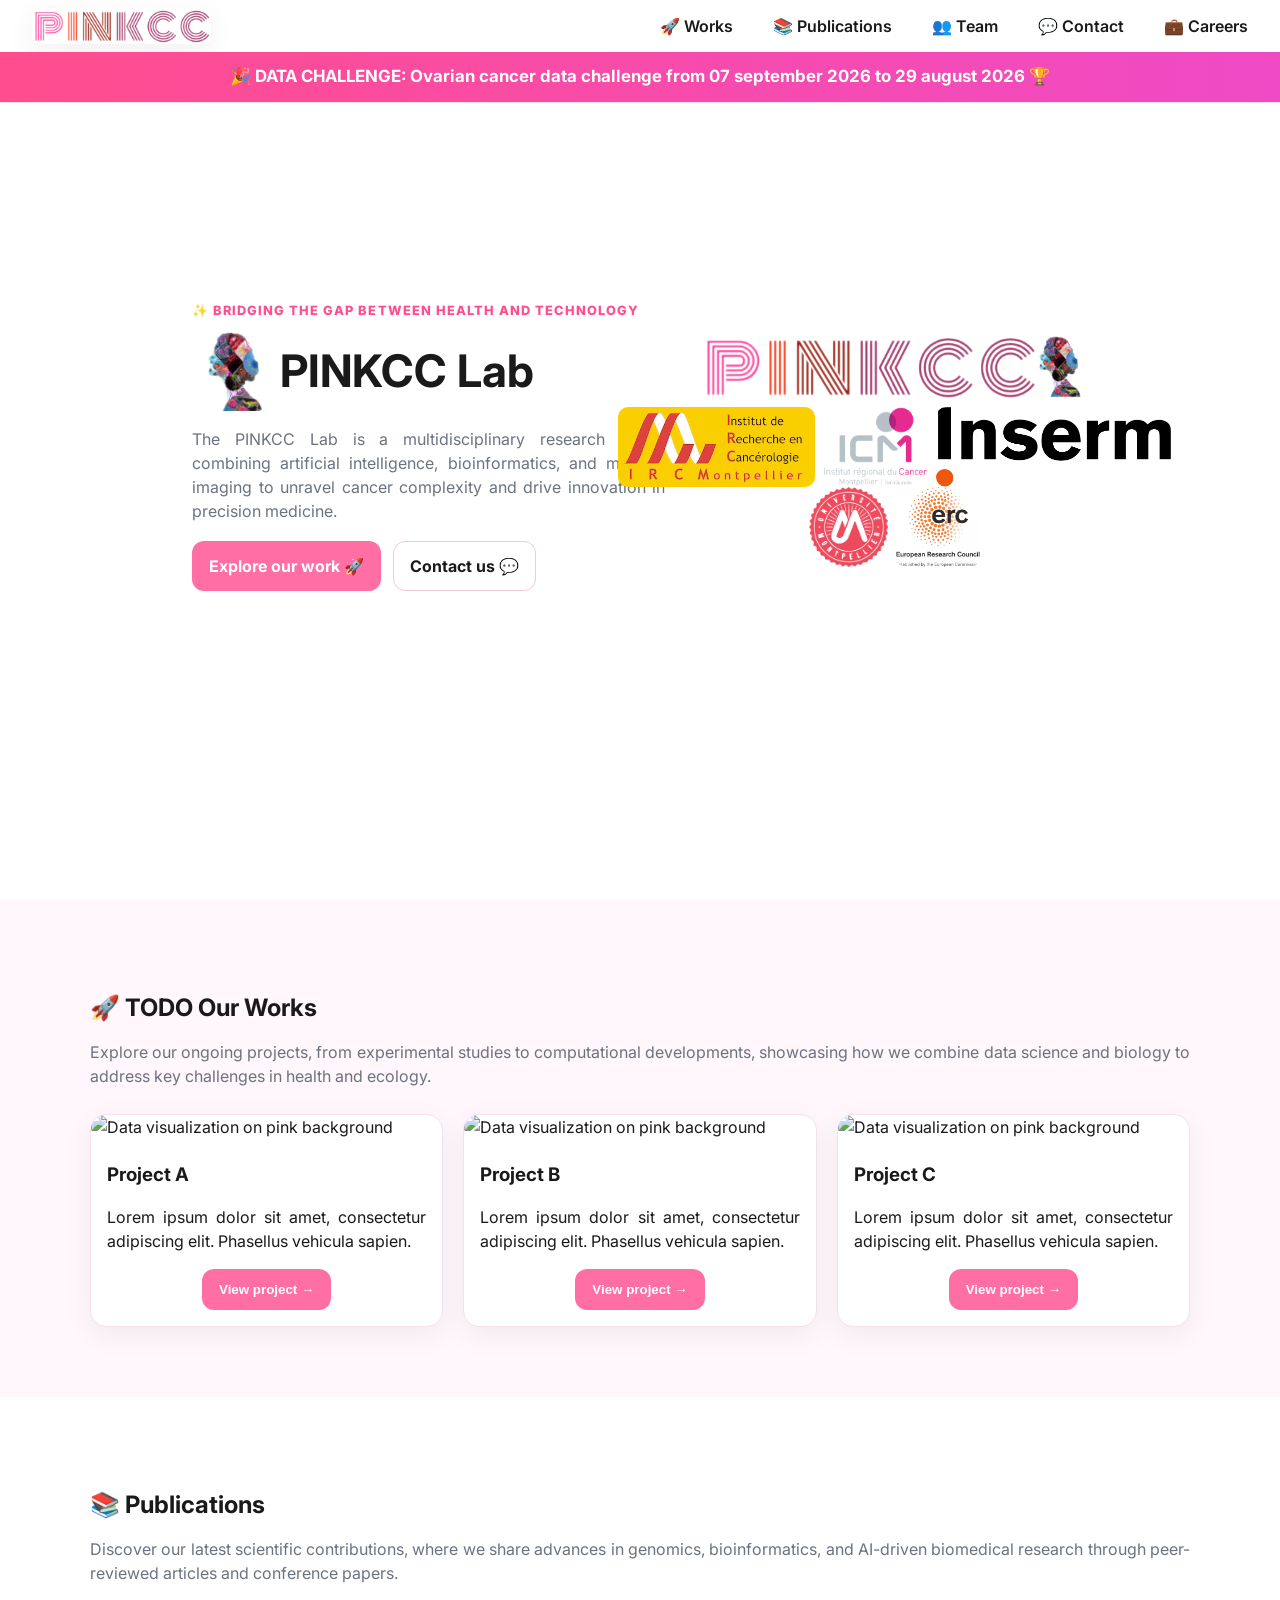
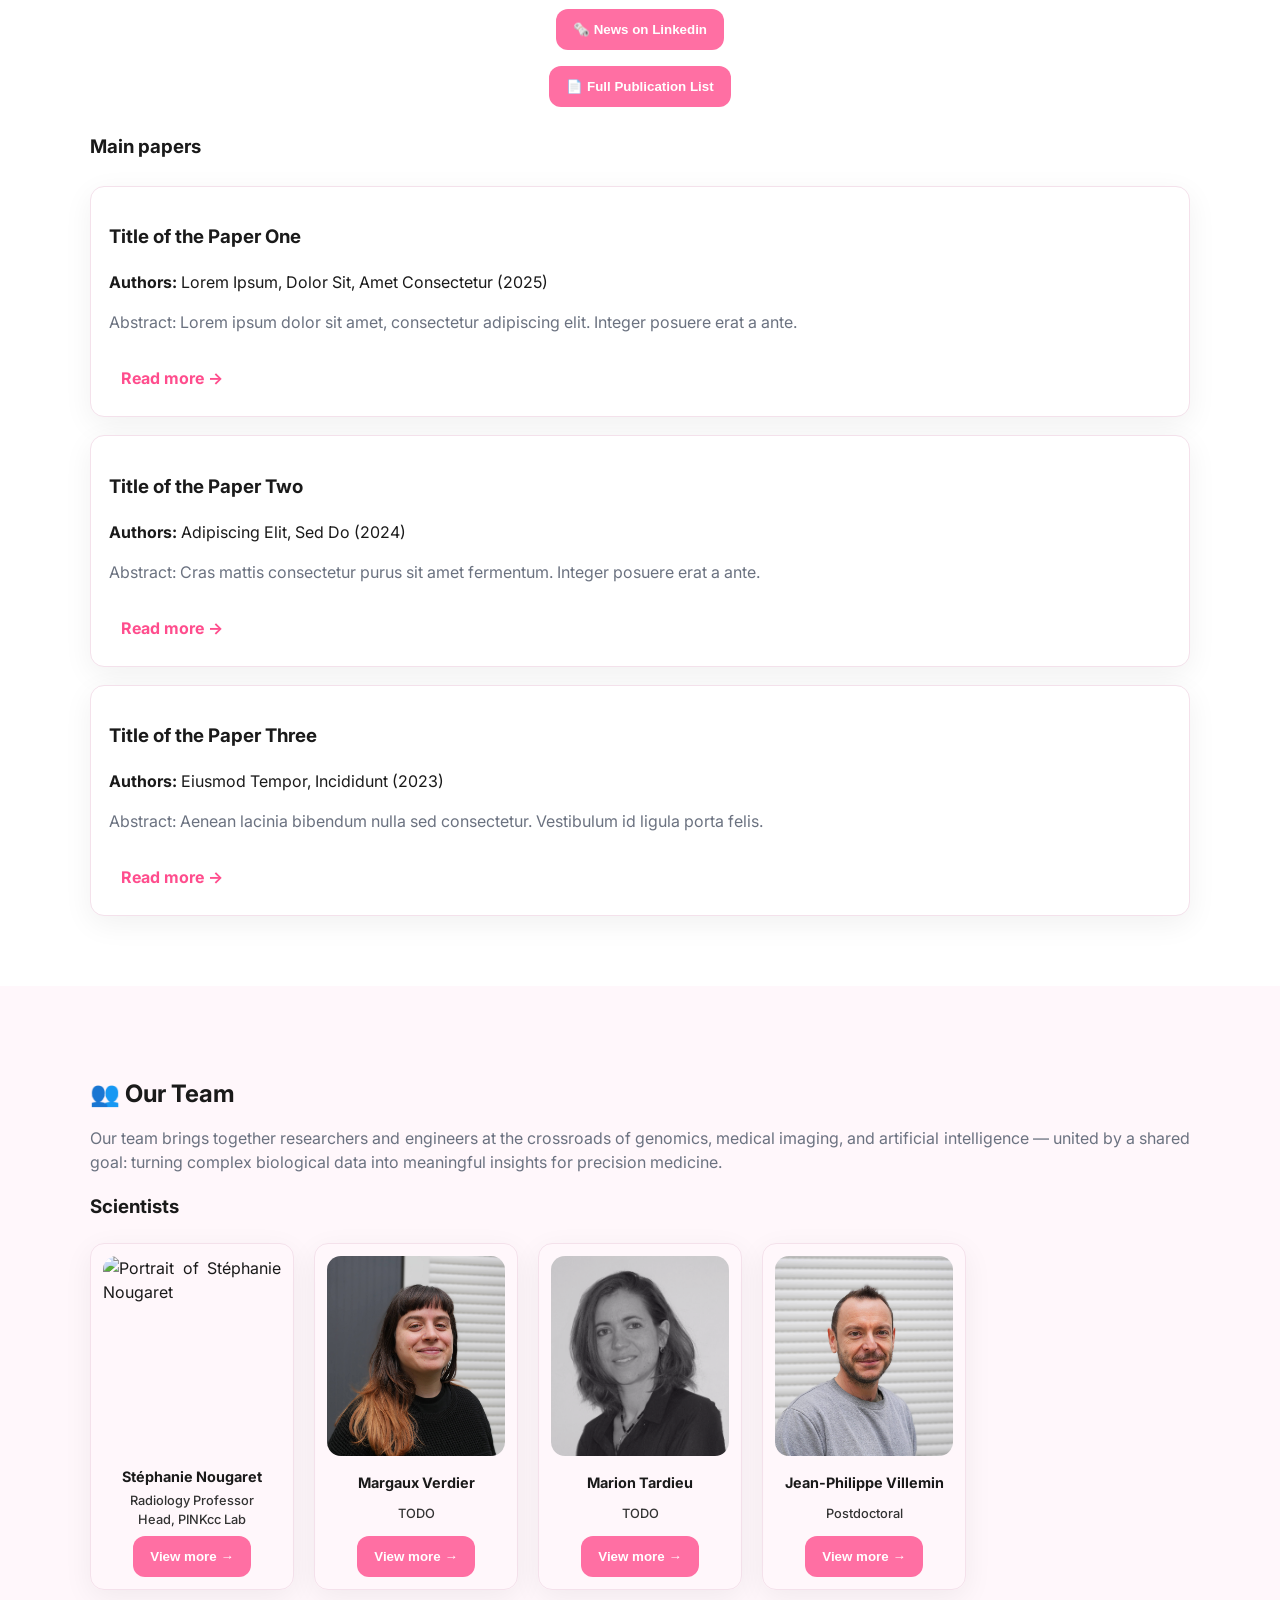
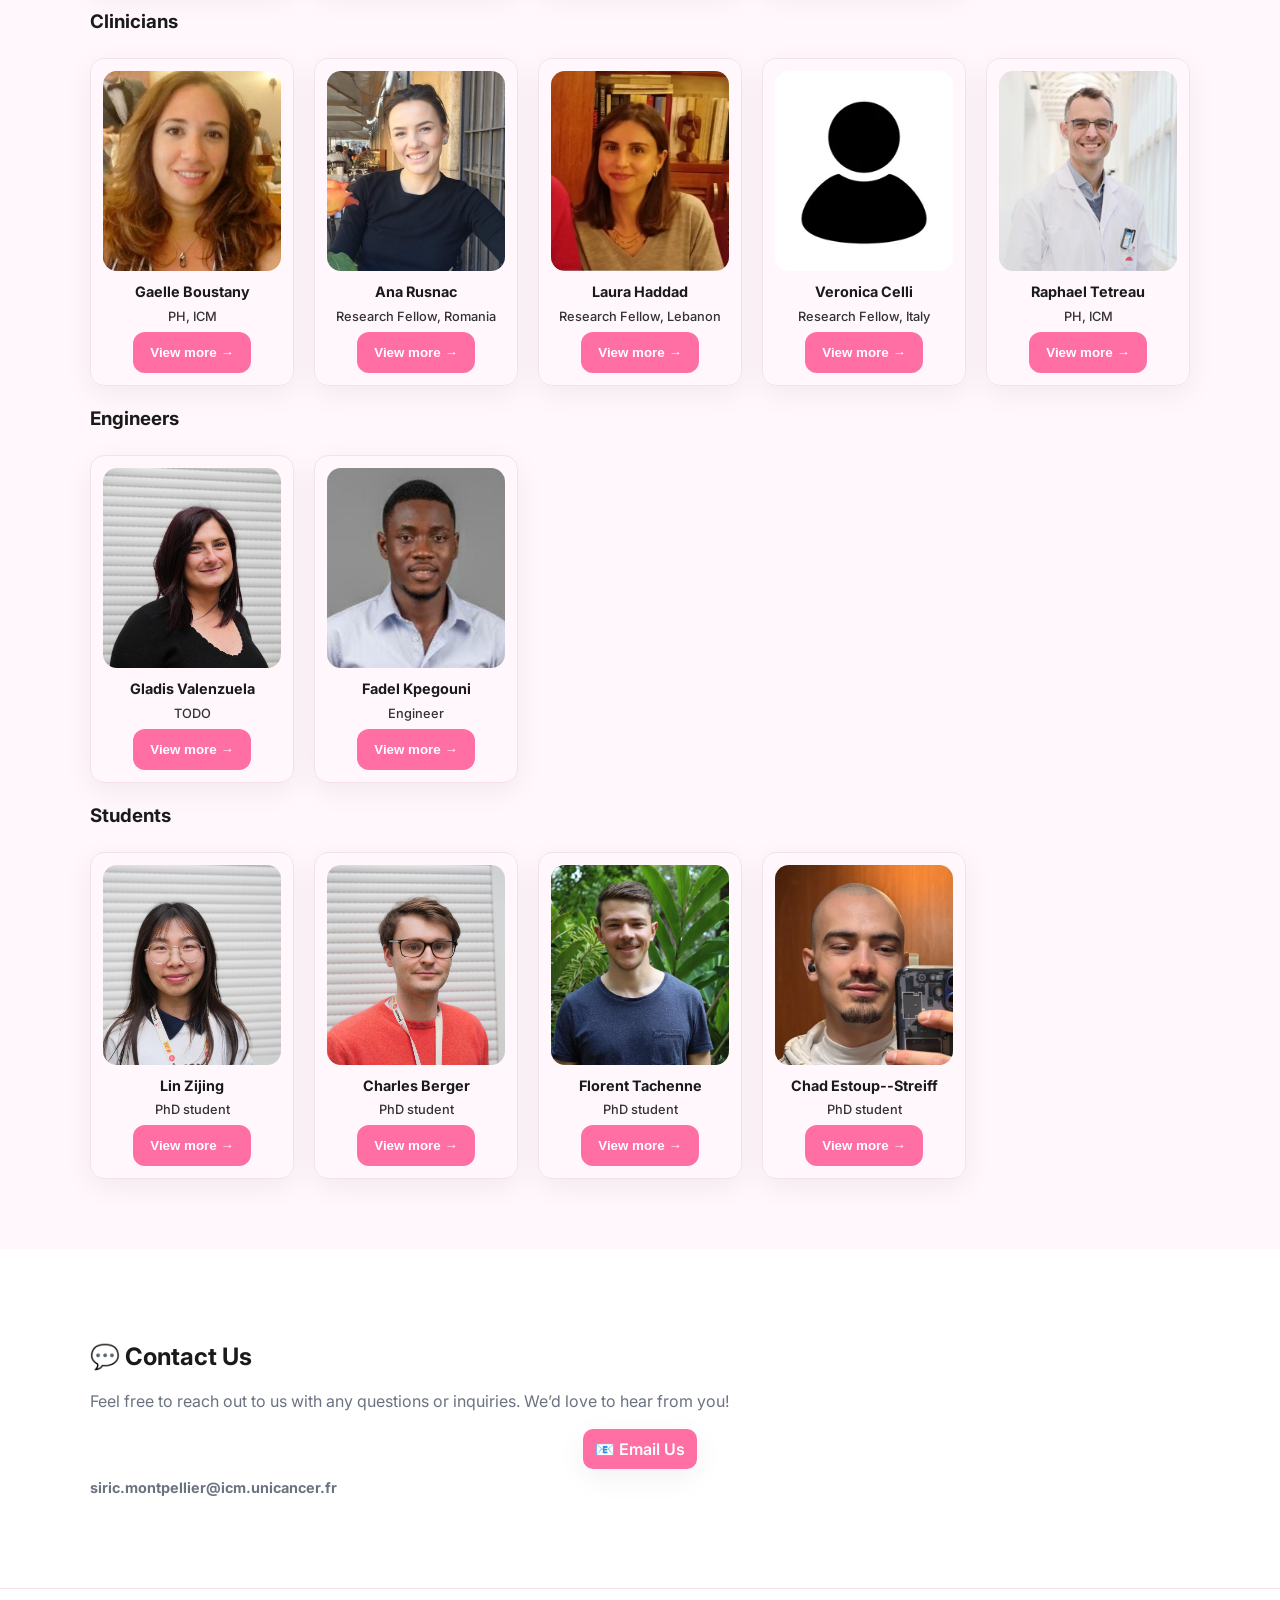
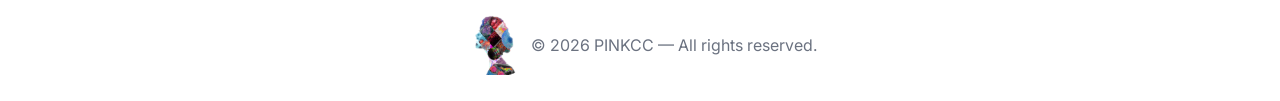
==== src/index.html @ fee6dedb "Fix banner" ====
<!-- index.html -->
<!DOCTYPE html>
<html lang="en">

<head>
    <meta charset="utf-8" />
    <meta name="viewport" content="width=device-width, initial-scale=1" />
    <title>PINKCCLab</title>
    <meta name="description"
        content="Modern and sober white & pink website with works, publications, team, and contact." />
    <link rel="preconnect" href="https://fonts.gstatic.com" crossorigin />
    <link href="https://fonts.googleapis.com/css2?family=Inter:wght@300;400;600;800&display=swap" rel="stylesheet" />
    <link rel="stylesheet" href="assets/css/style.css" />
    <script src="assets/js/script.js" defer></script>
</head>

<body>
    <!-- Header / Navbar -->
    <header class="site-header">
        <div>
            <a href="#" class="brand">
                <img src="assets/img/pinkcc_banner.png" alt="PINKCCLab Logo" class="logo" />
            </a>
            <input id="nav-toggle" type="checkbox" aria-label="Open menu" />
            <label for="nav-toggle" class="burger" aria-hidden="true"><span></span></label>
            <nav class="nav">
                <a href="#works">🚀 Works</a>
                <a href="#publications">📚 Publications</a>
                <a href="#team">👥 Team</a>
                <a href="#contact">💬 Contact</a>
                <a href="">💼 Careers</a>
            </nav>
        </div>
        <a class="banner centered" href="google.fr">
            <h3 data-text="🎉 DATA CHALLENGE: Ovarian cancer data challenge from 07 september 2026 to 29 august 2026 🏆">
                🎉 DATA CHALLENGE: Ovarian cancer data challenge from 07 september 2026 to 29 august 2026 🏆
            </h3>
        </a>
    </header>

    <!-- MARK: Hero -->
    <section class="hero" id="home" aria-label="Hero">
        <div class="hero-inner">
            <div class="hero-copy">
                <p class="eyebrow">
                    ✨ Bridging the gap between health and technology
                </p>
                <div class="inline">
                    <img src="assets/img/pinkcc_logo.png" alt="PINKCCLab Icon" style="max-height: 80px; width: auto" />
                    <h1>PINKCC Lab</h1>
                </div>
                <p class="sub">
                    The PINKCC Lab is a multidisciplinary research group combining artificial intelligence,
                    bioinformatics, and medical imaging to unravel cancer complexity and drive innovation in precision
                    medicine.
                </p>
                <div class="hero-actions">
                    <a href="#works" class="btn primary">Explore our work 🚀</a>
                    <a href="#contact" class="btn ghost">Contact us 💬</a>
                </div>
            </div>
            <div class="hero-media">
                <div>
                    <img src="assets/img/pinkcc.png" alt="Abstract workspace with pink accents"
                        style="max-height: 160px; width: auto" />
                    <div class="centered inline">
                        <img src="assets/img/ircm.png" alt="IRCM Logo" style="max-height: 80px; width: auto" />
                        <img src="assets/img/icm.png" alt="ICM Logo" style="max-height: 80px; width: auto" />
                        <img src="assets/img/inserm.png" alt="INSERM Logo" style="max-height: 80px; width: auto" />
                    </div>
                    <div class="centered inline">
                        <img src="assets/img/umontpellier.png" alt="University of Montpellier Logo"
                            style="max-height: 80px; width: auto" />
                        <img src="assets/img/erc.png" alt="ERC Logo" style="max-height: 80px; width: auto" />
                    </div>
                </div>
            </div>
        </div>
    </section>

    <!-- MARK: Works -->
    <section class="section" id="works" aria-labelledby="works-title">
        <div class="container">
            <h2 id="works-title">🚀 TODO Our Works</h2>
            <p class="section-lead">
                Explore our ongoing projects, from experimental studies to computational developments, showcasing how we
                combine data science and biology to address key challenges in health and ecology.
            </p>
            <div class="grid cards">
                <!-- PROJECT A -->
                <article class="card">
                    <img src="https://images.unsplash.com/photo-1520607162513-77705c0f0d4a?q=80&w=1200&auto=format&fit=crop"
                        alt="Data visualization on pink background" />
                    <div class="card-body">
                        <h3>Project A</h3>
                        <p>
                            Lorem ipsum dolor sit amet, consectetur adipiscing elit.
                            Phasellus vehicula sapien.
                        </p>
                        <div class="centered">
                            <button class="btn primary open-modal" data-target="#proj-a">
                                View project →
                            </button>
                        </div>
                    </div>
                </article>
                <!-- PROJECT B -->
                <article class="card">
                    <img src="https://images.unsplash.com/photo-1520607162513-77705c0f0d4a?q=80&w=1200&auto=format&fit=crop"
                        alt="Data visualization on pink background" />
                    <div class="card-body">
                        <h3>Project B</h3>
                        <p>
                            Lorem ipsum dolor sit amet, consectetur adipiscing elit.
                            Phasellus vehicula sapien.
                        </p>
                        <div class="centered">
                            <button class="btn primary open-modal" data-target="#proj-b">
                                View project →
                            </button>
                        </div>
                    </div>
                </article>
                <!-- PROJECT C -->
                <article class="card">
                    <img src="https://images.unsplash.com/photo-1520607162513-77705c0f0d4a?q=80&w=1200&auto=format&fit=crop"
                        alt="Data visualization on pink background" />
                    <div class="card-body">
                        <h3>Project C</h3>
                        <p>
                            Lorem ipsum dolor sit amet, consectetur adipiscing elit.
                            Phasellus vehicula sapien.
                        </p>
                        <div class="centered">
                            <button class="btn primary open-modal" data-target="#proj-c">
                                View project →
                            </button>
                        </div>
                    </div>
                </article>
            </div>
        </div>
    </section>

    <!-- MARK: Publications -->
    <section class="section alt" id="publications" aria-labelledby="pubs-title">
        <div class="container">
            <h2 id="pubs-title">📚 Publications</h2>
            <p class="section-lead">
                Discover our latest scientific contributions, where we share advances in genomics, bioinformatics, and
                AI-driven biomedical research through peer-reviewed articles and conference papers.
            </p>
            <div class="centered">
                <a href="https://www.linkedin.com/in/stephanie-nougaret-a03831216/">
                    <button class="btn primary">🗞️ News on Linkedin</button>
                </a>
            </div>
            <div class="centered">
                <a href="https://docs.google.com/document/d/1es-T05dMMYmndVhWiG09-6YNf94RnKdrNAe1NGQ4GnQ/edit?tab=t.0">
                    <button class="btn primary">📄 Full Publication List</button>
                </a>
            </div>
            <h3>Main papers</h3>
            <ol class="pub-list">
                <li>
                    <h3>Title of the Paper One</h3>
                    <p>
                        <strong>Authors:</strong> Lorem Ipsum, Dolor Sit, Amet Consectetur
                        (2025)
                    </p>
                    <p class="muted">
                        Abstract: Lorem ipsum dolor sit amet, consectetur adipiscing elit.
                        Integer posuere erat a ante.
                    </p>
                    <a href="#" class="link">Read more →</a>
                </li>
                <li>
                    <h3>Title of the Paper Two</h3>
                    <p><strong>Authors:</strong> Adipiscing Elit, Sed Do (2024)</p>
                    <p class="muted">
                        Abstract: Cras mattis consectetur purus sit amet fermentum.
                        Integer posuere erat a ante.
                    </p>
                    <a href="#" class="link">Read more →</a>
                </li>
                <li>
                    <h3>Title of the Paper Three</h3>
                    <p><strong>Authors:</strong> Eiusmod Tempor, Incididunt (2023)</p>
                    <p class="muted">
                        Abstract: Aenean lacinia bibendum nulla sed consectetur.
                        Vestibulum id ligula porta felis.
                    </p>
                    <a href="#" class="link">Read more →</a>
                </li>
            </ol>
        </div>
    </section>

    <!-- MARK: Team -->
    <section class="section" id="team" aria-labelledby="team-title">
        <div class="container">
            <h2 id="team-title">👥 Our Team</h2>
            <p class="section-lead">
                Our team brings together researchers and engineers at the crossroads of genomics, medical imaging, and
                artificial intelligence — united by a shared goal: turning complex biological data into meaningful
                insights for precision medicine.
            </p>
            <h3>Scientists</h3>
            <div class="grid team">
                <article class="person">
                    <img src="assets/img/stephanie/troll.png" alt="Portrait of Stéphanie Nougaret" />
                    <h3>Stéphanie Nougaret</h3>
                    <p class="role">Radiology Professor<br />Head, PINKcc Lab</p>
                    <button class="btn primary open-modal" data-target="#person-stephanie">
                        View more →
                    </button>
                </article>
                <article class="person">
                    <img src="assets/img/margaux/head.jpg" alt="Portrait of Margaux Verdier" />
                    <h3>Margaux Verdier</h3>
                    <p class="role">TODO</p>
                    <button class="btn primary open-modal" data-target="#person-margaux">
                        View more →
                    </button>
                </article>
                <article class="person">
                    <img src="assets/img/marion/head.png" alt="Portrait of Marion Tardieu" />
                    <h3>Marion Tardieu</h3>
                    <p class="role">TODO</p>
                    <button class="btn primary open-modal" data-target="#person-marion">
                        View more →
                    </button>
                </article>
                <article class="person">
                    <img src="assets/img/jean-philipe/head.jpg" alt="Portrait of Jean-Philippe Villemin" />
                    <h3>Jean-Philippe Villemin</h3>
                    <p class="role">Postdoctoral</p>
                    <button class="btn primary open-modal" data-target="#person-jean-philippe">
                        View more →
                    </button>
                </article>
            </div>
            <h3>Clinicians</h3>
            <div class="grid team">
                <article class="person">
                    <img src="assets/img/gaelle/head.png" alt="Portrait of Gaelle Boustany" />
                    <h3>Gaelle Boustany</h3>
                    <p class="role">PH, ICM</p>
                    <div class="centered">
                        <button class="btn primary open-modal" data-target="#person-gaelle">
                            View more →
                        </button>
                    </div>
                </article>
                <article class="person">
                    <img src="assets/img/ana/head.png" alt="Portrait of Ana Rusnac" />
                    <h3>Ana Rusnac</h3>
                    <p class="role">Research Fellow, Romania</p>
                    <div class="centered">
                        <button class="btn primary open-modal" data-target="#person-ana">
                            View more →
                        </button>
                    </div>
                </article>
                <article class="person">
                    <img src="assets/img/laura/head.jpeg" alt="Portrait of Laura Haddad" />
                    <h3>Laura Haddad</h3>
                    <p class="role">Research Fellow, Lebanon</p>
                    <div class="centered">
                        <button class="btn primary open-modal" data-target="#person-laura">
                            View more →
                        </button>
                    </div>
                </article>
                <article class="person">
                    <img src="assets/img/unkown.png" alt="Portrait of Veronica Celli" />
                    <h3>Veronica Celli</h3>
                    <p class="role">Research Fellow, Italy</p>
                    <div class="centered">
                        <button class="btn primary open-modal" data-target="#person-veronica">
                            View more →
                        </button>
                    </div>
                </article>
                <article class="person">
                    <img src="assets/img/raphael/head.png" alt="Portrait of Raphael Tetreau" />
                    <h3>Raphael Tetreau</h3>
                    <p class="role">PH, ICM</p>
                    <div class="centered">
                        <button class="btn primary open-modal" data-target="#person-raphael">
                            View more →
                        </button>
                    </div>
                </article>
            </div>
            <h3>Engineers</h3>
            <div class="grid team">

                <article class="person">
                    <img src="assets/img/gladis/head.jpg" alt="Portrait of Gladis Valenzuela" />
                    <h3>Gladis Valenzuela</h3>
                    <p class="role">TODO</p>
                    <div class="centered">
                        <button class="btn primary open-modal" data-target="#person-gladis">
                            View more →
                        </button>
                    </div>
                </article>
                <article class="person">
                    <img src="assets/img/fadel/head.jpeg" alt="Portrait of Fadel Kpegouni" />
                    <h3>Fadel Kpegouni</h3>
                    <p class="role">Engineer</p>
                    <div class="centered">
                        <button class="btn primary open-modal" data-target="#person-fadel">
                            View more →
                        </button>
                    </div>
                </article>
            </div>
            <h3>Students</h3>
            <div class="grid team">
                <article class="person">
                    <img src="assets/img/lin/head.jpg" alt="Portrait of Lin Zijing" />
                    <h3>Lin Zijing</h3>
                    <p class="role">PhD student</p>
                    <div class="centered">
                        <button class="btn primary open-modal" data-target="#person-lin">
                            View more →
                        </button>
                    </div>
                </article>
                <article class="person">
                    <img src="assets/img/charles/head.jpg" alt="Portrait of team member" />
                    <h3>Charles Berger</h3>
                    <p class="role">PhD student</p>
                    <div class="centered">
                        <button class="btn primary open-modal" data-target="#person-charles">
                            View more →
                        </button>
                    </div>
                </article>
                <article class="person">
                    <img src="assets/img/florent/head.png" alt="Portrait of Florent Tachenne" />
                    <h3>Florent Tachenne</h3>
                    <p class="role">PhD student</p>
                    <div class="centered">
                        <button class="btn primary open-modal" data-target="#person-florent">
                            View more →
                        </button>
                    </div>
                </article>
                <article class="person">
                    <img src="assets/img/chad/head.png" alt="Portrait of Chad Estoup--Streiff" />
                    <h3>Chad Estoup--Streiff</h3>
                    <p class="role">PhD student</p>
                    <div class="centered">
                        <button class="btn primary open-modal" data-target="#person-chad">
                            View more →
                        </button>
                    </div>
                </article>
            </div>
        </div>
    </section>

    <!-- MARK: Contact -->
    <section class="section alt" id="contact" aria-labelledby="contact-title">
        <div class="container">
            <h2 id="contact-title">💬 Contact Us</h2>
            <p class="section-lead">
                Feel free to reach out to us with any questions or inquiries. We’d
                love to hear from you!
            </p>
            <div class="centered">
                <a href="mailto:siric.montpellier@icm.unicancer.fr" class="cta">📧 Email Us</a>
            </div>
            <h4>siric.montpellier@icm.unicancer.fr</h4>
        </div>
    </section>

    <footer class="site-footer centered inline">
        <img src="assets/img/pinkcc_logo.png" alt="PINKCCLab Icon" style="max-height: 60px; width: auto" />
        <p>© <span id="year"></span> PINKCC — All rights reserved.</p>
    </footer>

    <script>
        // small nicety for the year
        document.getElementById("year").textContent = new Date().getFullYear();
    </script>

    <!-- MARK: PROJECT A -->
    <div class="modal" id="proj-a" aria-hidden="true" role="dialog" aria-modal="true">
        <div class="modal-dialog">
            <button class="modal-close" aria-label="Close">✕</button>
            <div class="modal-media">
                <img src="https://images.unsplash.com/photo-1520607162513-77705c0f0d4a?q=80&w=1600&auto=format&fit=crop"
                    alt="" />
            </div>
            <div class="modal-content">
                <h3>Project A — Predictive Insights</h3>
                <p class="muted">
                    Lorem ipsum dolor sit amet, consectetur adipiscing elit. Curabitur
                    blandit tempus porttitor.
                </p>
                <ul>
                    <li>🎯 Goal: Lorem ipsum dolor sit amet.</li>
                    <li>🛠️ Stack: Python, FastAPI, Postgres.</li>
                    <li>📈 Outcome: +32% efficiency.</li>
                </ul>
                <div class="modal-actions">
                    <a href="#" class="btn ghost">Presentation deck 📑</a>
                    <a href="#" class="btn primary">Contact about this 🚀</a>
                </div>
            </div>
        </div>
    </div>

    <!-- MARK: PROJECT B -->
    <div class="modal" id="proj-b" aria-hidden="true" role="dialog" aria-modal="true">
        <div class="modal-dialog">
            <button class="modal-close" aria-label="Close">✕</button>
            <div class="modal-content" style="grid-column: 1/-1">
                <h3>Project B — Collaborative Analytics</h3>
                <p class="muted">
                    Aenean eu leo quam. Pellentesque ornare sem lacinia quam venenatis
                    vestibulum.
                </p>
                <div class="grid cards" style="grid-template-columns: repeat(3, 1fr)">
                    <img src="https://images.unsplash.com/photo-1519389950473-47ba0277781c?q=80&w=1200&auto=format&fit=crop"
                        alt="" />
                    <img src="https://images.unsplash.com/photo-1551836022-d5d88e9218df?q=80&w=1200&auto=format&fit=crop"
                        alt="" />
                    <img src="https://images.unsplash.com/photo-1529336953121-3e58ab6a7e71?q=80&w=1200&auto=format&fit=crop"
                        alt="" />
                </div>
                <h4>Highlights</h4>
                <ol>
                    <li>Realtime dashboards</li>
                    <li>Role-based access</li>
                    <li>Automated reporting</li>
                </ol>
            </div>
        </div>
    </div>

    <!-- MARK: PROJECT C -->
    <div class="modal" id="proj-c" aria-hidden="true" role="dialog" aria-modal="true">
        <div class="modal-dialog">
            <button class="modal-close" aria-label="Close">✕</button>
            <div class="modal-media">
                <img src="https://images.unsplash.com/photo-1492724441997-5dc865305da7?q=80&w=1600&auto=format&fit=crop"
                    alt="" />
            </div>
            <div class="modal-content">
                <h3>Project C — ML Platform</h3>
                <p class="muted">
                    Vestibulum id ligula porta felis euismod semper. Donec sed odio dui.
                </p>
                <pre><code>// Pseudo-API
POST /api/train
{ "model":"xgb", "cv":5, "metrics":["auc","f1"] }</code></pre>
                <p>Docs: Lorem ipsum dolor sit amet…</p>
            </div>
        </div>
    </div>

    <!-- MARK: JEAN-PHILIPPE -->
    <div class="modal" id="person-jean-philippe" aria-hidden="true" role="dialog" aria-modal="true">
        <div class="modal-dialog">
            <button class="modal-close" aria-label="Close">✕</button>
            <div class="modal-content" style="grid-column: 1/-1">
                <div class="centered"><img src="assets/img/jean-philipe/head.jpg" alt="Jean-Philippe Villemin"
                        class="personhead" /></div>
                <h3>Jean-Philippe Villemin</h3>
                <p class="muted">
                    Postdoctoral Researcher in Bioinformatics
                </p>
                <p>
                <h4>Who I Am</h4>
                <p>I’m a postdoctoral researcher in bioinformatics specializing in cancer genomics and digital
                    pathology. After ten years as a bioinformatics engineer across a university hospital (CHU), the
                    Institut de Génétique in Montpellier, and the Centre Léon Bérard in Lyon, I defended my PhD in 2021.
                    I now focus on the genomics on the High-grade serous ovarian carcinoma using spatial
                    Transcriptomics.I care about reproducible science and translating omics + WSI into clinically useful
                    insights. Outside the lab, I like kittens, good beer, and running.
                </p>

                <div class="centered">
                    <img src="assets/img/jean-philipe/image.png" alt="Jean-Philippe Villemin"
                        style="width:700px; height:auto; border-radius:10px; margin-bottom:20px;" />
                </div>

                <h4>Project</h4>
                <p>Exploring the heterogeneous landscape of High-Grade Serous Ovarian Carcinoma with Spatial
                    Transcriptomics.</p>

                <p>High-grade serous ovarian carcinoma (HGSOC) is an aggressive malignancy marked by extreme cellular
                    heterogeneity, rapid progression, and frequent relapse after standard therapy. Current management
                    generally combines cytoreductive surgery with platinum/taxane chemotherapy and targeted agents such
                    as PARP inhibitors, yet overall survival at five years remains below 50%.
                <p>A major unmet need is precise patient stratification: we still cannot reliably predict who will
                    respond to which treatment, or who will develop resistance. This limitation reflects the coexistence
                    of multiple tumor clones and a complex, spatially organized microenvironment that is not fully
                    understood.</p>
                <p>In this project, we apply spatial transcriptomics to a prospective HGSOC cohort with numerous samples
                    collected from multiple anatomical sites (adnexa, omentum, peritoneum). This approach allows us to
                    map, in situ, the clonal architecture of the tumor, the local stromal landscape, and the
                    site-specific transcriptional programs that may drive aggressiveness. We will also discuss analytic
                    strategies to build and interpret this spatial atlas, including methods to annotate spatial
                    transcriptomic data, to decipher intra- and inter-tumoral heterogeneity, and to address the
                    computational challenges posed by the scale and complexity of these high-dimensional datasets.</p>
                <h4>Publications</h4>
                <li>Addressing multiple facets of ligand-receptor network inference including single-cell proteomics.
                    Villemin JP, Pierre Giroux, Morgan Maillard, Pierre-Emmanuel Colombo, Christel Larbouret, Jacques
                    Colinge. Nucleic Acid Research (2025) - Under Review. https://doi.org/10.1101/2025.10.05.680519</li>
                <li>Differential predictive value of resident memory CD8+T cell subpopulations in non-small-cell lung
                    cancer patients treated by immunotherapy. Léa Paolini,Thi Tran,Stéphanie Corgnac, Villemin JP,
                    …,Eric Tartour. Journal of Immunotherapy of Cancer (2024)</li>
                <li>Farnesyltransferase inhibition overcomes oncogene-addicted non-small cell lung cancer adaptive
                    resistance to targeted therapies. Sarah Figarol, Célia Delahaye, Rémi Gence, Aurélia Doussine, Juan
                    Pablo Cerapio, Mathylda Brachais, Claudine Tardy, Nicolas Béry, Raghda Asslan, Jacques Colinge,
                    Jean-Philippe Villemin, Antonio Maraver, Irene Ferrer, Luis Paz-Ares, Linda Kessler, Francis
                    Burrows, Isabelle Lajoie-Mazenc, Vincent Dongay, Clara Morin, Amélie Florent, Sandra Pagano, Estelle
                    Taranchon-Clermont, Anne Casanova, Anne Pradines, Julien Mazieres, Gilles Favre & Olivier Calvayrac.
                    Nat Commun (2024)</li>
                <li>Inferring ligand-receptor cellular networks from bulk and spatial transcriptomic datasets with
                    BulkSignalR. Villemin JP, Laia Bassaganyas, Didier Pourquier, Florence Boissiere, Simon
                    Cabello-Aguilar, Evelyne Crapez, Rita Tanos, Emmanuel Cornillot, Andrei Turtoi, Jacques Colinge.
                    Nucleic Acid Research (2023). </li>

                <li>A cell-to-patient machine learning transfer approach uncovers novel basal-like breast cancer
                    prognostic markers amongst alternative splice variants. </li>
                <li>Villemin JP., Lorenzi, C., Cabrillac, MS. et al. </li>
                <li>BMC Biology (2021). https://doi.org/10.1186/s12915-021-01002-7</li>

                <li>Endothelial, epithelial, and fibroblast cells exhibit specific splicing programs independently of
                    their tissue of origin. JP Villemin*, Mallinjoud P*, Mortada H*, Polay Espinoza M, Desmet FO, Samaan
                    S, Chautard E, Tranchevent LC, Auboeuf D.</li>
                <li>Genome Res. 2014 doi: 10.1101/gr.162933.113.</li>

            </div>
        </div>
    </div>
    <!-- MARK: CHARLES -->
    <div class="modal" id="person-charles" aria-hidden="true" role="dialog" aria-modal="true">
        <div class="modal-dialog">
            <button class="modal-close" aria-label="Close">✕</button>
            <div class="modal-content" style="grid-column: 1/-1">
                <div class="centered"><img src="assets/img/charles/head.jpg" alt="Charles Berger" class="personhead" />
                </div>
                <h3>Charles Berger</h3>
                <p class="muted">
                    PhD Student in Medical Imaging and AI
                </p>
                <p>
                <h4>Who I Am</h4>
                <p>I am a Bioengineer from the École Polytechnique Fédérale de Lausanne (EPFL), where I completed a
                    Master’s degree in Biophotonics and Bioimaging. Throughout my studies, I completed several
                    internships ranging from automatic bone segmentation using active parametric contours on CT images
                    to ECG signal reconstruction (BIG Lab, EPFL), as well as quality assessment research (SIMED, HUG).
                </p>
                <p>These experiences strengthened my desire to build a career at the intersection of medical imaging,
                    artificial intelligence, and clinical translation. I am particularly motivated by the collaborative
                    and multidisciplinary nature of this field, which brings together expertise in medicine,
                    bioinformatics, and image processing—an essential combination for successfully integrating AI into
                    clinical practice.</p>
                <p>As such, I am pursuing a PhD under the direction of Prof. Nougaret and co-supervise with Dr. Subsol
                    (CNRS researcher at LIRMM). My research focuses on unravelling tumor biology in high-grade serous
                    ovarian cancer through CT/MRI-based radiomics features, with the goal of developing virtual biopsy
                    applications. This PhD is co-funded by the “IA pour la santé” (ANITI) program and INSERM.</p>
                <h4>What I Care About</h4>
                <p>My current work is centered on improving the reproducibility, explainability, standardization, and
                    transparency of AI pipelines—both in deep learning and machine learning—as well as in radiomics
                    feature extraction.</p>
                <p>To achieve this, I emphasize robust environment configuration, version control, and the use of modern
                    tools and frameworks, such as UV (package management), PyTorch Lightning, Hydra, MONAI, and Hugging
                    Face Datasets.</p>
                <p>Looking ahead, I am particularly interested in advancing explainability methods, which I believe are
                    a critical and necessary step for the safe and trustworthy application of AI in clinical settings.
                </p>
                <h4>My Hobbies</h4>
                <p>Outside of research, I enjoy playing video games, watching anime, playing guitar (hoping to get back
                    into it soon!), indoor climbing, weight training, reading, and building miniature models. I’m also a
                    big animal lover, especially when it comes to cats.</p>

                <h4>My Project</h4>
                <p>Unravelling tumor biology in ovarian cancer with CT radiomics based features : the era of virtual
                    biopsies (Project OCAS)</p>

                <p>This project targets high-grade serous ovarian carcinoma (HGSOC), known for its advanced metastatic
                    presentation and variable response to neoadjuvant chemotherapy (NACT) followed by delayed primary
                    surgery (DPS). Despite the current treatment regimen, approximately 39% of patients do not benefit,
                    highlighting the need for improved therapeutic approaches.</p>

                <p>We acknowledge the complexity of HGSOC, from visible metastatic tumor volumes to microscopic
                    tumor-immune environments and genomic diversity. Our goal is to enhance patient care by identifying
                    subpopulations before treatment, such as those unlikely to respond to NACT, who might benefit more
                    from immediate surgery </p>

                <p>Historically, predictive studies have primarily relied on single data streams, such as clinical
                    features or CT imaging. However, the potential of integrative, multi-omic models—which require large
                    and well-annotated datasets—remains largely underexplored. Recent advances in Artificial
                    Intelligence for precision oncology are increasingly centered on multimodal and multitask
                    approaches. These models not only generate multiple outputs for distinct but correlated tasks but
                    also integrate heterogeneous data types (e.g., text, tabular data, medical images). Such integration
                    enables the combination of complementary information across biological scales—for instance, linking
                    microscopic data (gene expression, histopathology) with macroscopic data (MRI scans, clinical
                    reports)—to achieve a more holistic understanding of disease biology. Our project, OCAS, aims to
                    advance this paradigm by leveraging two comprehensive datasets encompassing clinical data,
                    chemotherapy response, CA-125 levels, circulating tumor DNA (ctDNA), and radiomic features at
                    diagnosis. These multimodal data will be integrated into an ensemble machine-learning model designed
                    to predict volumetric response to neoadjuvant chemotherapy (NACT), with a particular emphasis on the
                    predictive power of radiomic features.</p>

                <p>OCAS consists of three key components:</p>
                <li>Development of an auto-segmentation system: Leveraging a large database of annotated radiological
                    images and deep learning to accurately identify carcinomatous regions, enabling early tumor
                    detection and personalized treatment strategies. This tackles thematics around model evaluation
                    pipeline as well as metric selection for model evaluation and segmentation quality assessment.</li>
                <li>Extraction of radiomic and pathomic data: Analyzing segmented images to derive radiomic and pathomic
                    features, providing deeper insights into tumor characteristics and aiding in the discovery of
                    precise biomarkers for better prognostics and treatment responses. This is where mutlimodality and
                    multitask model architectures are deevlopped, especially for combining clinical data with radiomics
                    features and also radiomics maps.</li>
                <li>Identification of distinct clusters: Applying machine learning to pathomic and radiomic data to
                    identify HGSOC subgroups with unique behaviors and susceptibilities, facilitating a precision
                    medicine approach tailored to individual tumor characteristics (through Habitat Imaging method). By
                    advancing our understanding and management strategies for HGSOC, OCAS aims to significantly improve
                    treatment personalization and patient outcomes, representing a major step forward</li>

                <div class="centered">
                    <img src="assets/img/charles/image.png" alt="OCAS project illustration"
                        style="width:700px; height:auto; border-radius:10px; margin-bottom:20px;" />
                </div>
            </div>
        </div>
    </div>
    <!-- MARK: Chad Estoup--Streiff-->
    <div class="modal" id="person-chad" aria-hidden="true" role="dialog" aria-modal="true">
        <div class="modal-dialog">
            <button class="modal-close" aria-label="Close">✕</button>
            <div class="modal-content" style="grid-column: 1/-1">
                <div class="centered"><img src="assets/img/chad/head.png" alt="Chad Estoup--Streiff"
                        class="personhead" />
                </div>

                <h3>Chad Estoup--Streiff</h3>
                <p class="muted">AI Engineer & PhD Student in Medical Imaging</p>

                <h4>Who I Am</h4>
                <p>
                    I’m an AI and software engineer developing machine learning systems for medical imaging and
                    multimodal biomedical data. My PhD focuses on integrating radiomics, histopathology, and genomic
                    data to improve ovarian cancer diagnosis and treatment prediction. I’m passionate about building
                    reliable and explainable AI models that bridge research and clinical practice.
                </p>

                <div class="centered">
                    <img src="assets/img/chad/bbx.png" alt="Deep learning box prediction illustration"
                        style="width:500px; height:auto; border-radius:10px; margin-bottom:20px;" />
                </div>

                <h4>Project</h4>
                <p>
                    My current research aims to design deep learning architectures capable of processing complex medical
                    data — including CT, MRI, and whole-slide images — within unified, multimodal frameworks. I work on
                    reproducible training pipelines, feature harmonization, and explainability modules for clinical
                    deployment.
                </p>

                <h4>Technical Skills</h4>
                <p>
                    Expert in Python, PyTorch, and computer vision, I build AI models and infrastructure from data
                    curation to deployment. My experience includes deep learning, radiomics, multimodal fusion, and
                    high-performance computing with Docker, FastAPI, and MLflow. I prioritize clean, modular code and
                    reproducible science.
                </p>

                <h4>Beyond Research</h4>
                <p>
                    I enjoy all kind of science and technology topics or any meaningful projects. I also love sports
                    such as climbing, hiking and wrestling.
                </p>
            </div>
        </div>
        <!-- MARK: FLORENT-->
    </div>
    <div class="modal" id="person-florent" aria-hidden="true" role="dialog" aria-modal="true">
        <div class="modal-dialog">
            <button class="modal-close" aria-label="Close">✕</button>
            <div class="modal-content" style="grid-column: 1/-1">
                <div class="centered"><img src="assets/img/florent/head.png" alt="Florent Tachenne"
                        class="personhead" />
                </div>
                <h3>Florent Tachenne</h3>
                <p class="muted">AI Engineer & PhD Student in Medical Imaging</p>
                <h4>Who I Am</h4>
                <p>I graduated from Phelma Grenoble INP engineering school, specializing in signal and image processing.
                    My different internships led me to learn more about various deep learning applications such as
                    segmentation, detection and inverse problems in medical imaging. Globally, my interest focuses on
                    the use of mathematical tools to deal with medicine related problems in clinical settings. Apart
                    from that, my life revolves around discovering new horizons through sports (soccer, running, etc),
                    photography and cooking. </p>
                <h4>My work in the lab </h4>
                <p>I am currently pursuing a PhD (CIFRE with Siemens Healthineers) in the PINKcc lab, where my research
                    focuses on using MRI data to predict radiotherapy response in locally advanced pancreatic ductal
                    adenocarcinoma. My first project is to combine radiomics and dosimetry data from MR-guided
                    radiotherapy to identify predictive biomarkers. Second, and most importantly, my thesis aims to
                    translate new hypoxia-related biomarkers into clinical practice by implementing quantitative MR
                    sequences—such as CEST and BOLD-based imaging—on a 3T magnet. This involves addressing
                    motion-related artifacts, improving reproducibility, and reducing acquisition time through image
                    processing and Physics-Informed Neural Networks. Finally, I am also developing semi-supervised and
                    uncertainty-based deep learning methods to enhance pancreatic cancer segmentation and improve
                    follow-up accuracy.</p>
            </div>
        </div>
    </div>
    <!-- MARK: STEPHANIE -->
    <div>
        <div class="modal" id="person-stephanie" aria-hidden="true" role="dialog" aria-modal="true">
            <div class="modal-dialog">
                <button class="modal-close" aria-label="Close">✕</button>
                <div class="modal-content" style="grid-column: 1/-1">
                    <div class="centered">
                        <img src="assets/img/stephanie/head.png" alt="Stéphanie Nougaret" class="personhead" />
                    </div>

                    <h3>Stéphanie Nougaret</h3>
                    <p class="muted">Professor of Radiology • Head, PINKcc Lab • Institut du Cancer de Montpellier</p>

                    <h4>Who I Am</h4>
                    <p>
                        Physician–scientist and radiologist specializing in oncologic MRI, with international training
                        (incl. MSKCC, USA), leading translational imaging research to improve the care of gynecologic
                        and abdominal cancers.
                    </p>

                    <h4>Research</h4>
                    <p>
                        My work develops and validates advanced MRI biomarkers and AI methods to enable “virtual
                        biopsies” in high-grade serous ovarian carcinoma and related tumors—quantifying heterogeneity,
                        predicting treatment response, and guiding precision therapies.
                    </p>

                    <h4>Leadership</h4>
                    <p>
                        I direct the <strong>PINKcc Lab</strong> (Precision Imaging as a New Key in Cancer Care), a
                        multidisciplinary group bridging radiology, bioinformatics, and machine learning to translate
                        robust imaging pipelines into clinical practice.
                    </p>

                    <h4>Selected Highlights</h4>
                    <ul>
                        <li>European-funded program leadership in precision imaging for ovarian cancer.</li>
                        <li>Clinically oriented AI pipelines (radiomics, deep learning, explainability,
                            standardization).</li>
                        <li>Active collaborations across radiology, pathology, genomics, and industry partners.</li>
                    </ul>
                </div>
            </div>
        </div>
    </div>
    <!-- MARK: GLADIS -->
    <div>
        <div class="modal" id="person-gladis" aria-hidden="true" role="dialog" aria-modal="true">
            <div class="modal-dialog">
                <button class="modal-close" aria-label="Close">✕</button>
                <div class="modal-content" style="grid-column: 1/-1">
                    <div class="centered">
                        <img src="assets/img/gladis/head.jpg" alt="Gladis Valenzuela" class="personhead" />
                    </div>

                    <h3>Gladis Valenzuela</h3>
                    <p class="muted">AI Engineer & PhD Student in Medical Imaging</p>


                    <h4>Who I am </h4>
                    <p>After several years as a radiographer, I decided to retrain myself in 2020 in the field of Data
                        Science, specifically as applied to Medical Imaging. Today, I now apply my clinical and
                        scientific expertise to Oncology Research. I am particularly interested in data structuring and
                        interoperability between clinical and radiological data to design tools that are useful to
                        healthcare professionals. Otherwise, I’m passionate about latin dance and I also enjoy just
                        about every sport. </p>

                    <h4>My work in the lab = IAM THE BEST ❤️</h4>
                    <p>I design and maintain medical imaging data pipelines, from DICOM/NIfTI structuring to radiomic
                        analysis. I work on the unification and visualization of clinical and imaging data to make
                        research results more accessible, reliable, and actionable for clinicians.</p>

                    <h4>Main Project</h4>
                    <p>The Rectum project aims to unify MRI and clinical follow-up data. The core of the project is
                        based on the automatic segmentation of the tumor and certain structures of interest in order to
                        generate standardized quantitative reports designed to assist surgeons in treatment planning and
                        follow-up. The data is structured in an interoperable database that facilitates radiomic
                        analysis and translational research.</p>

                </div>
            </div>
        </div>
</body>

</html>
---- src/assets/css/style.css ----
/* style.css */
:root {
  --bg: #ffffff;
  --text: #1a1a1a;
  --muted: #6b7280;
  --pink: #ff6fa3; /* main pink */
  --pink-600: #ff4d8d; /* darker accent */
  --ring: rgba(255, 79, 141, 0.35);
  --card: #ffffff;
  --alt: #fff7fb;
  --shadow: 0 8px 30px rgba(0, 0, 0, 0.06);
  --radius: 16px;
}

* {
  box-sizing: border-box;
  text-align: justify;
  transition-duration: 0.3s;
}
html {
  scroll-behavior: smooth;
}
body {
  margin: 0;
  font-family: Inter, system-ui, -apple-system, Segoe UI, Roboto, Arial,
    Helvetica, sans-serif;
  color: var(--text);
  background: var(--bg);
  line-height: 1.5;
}
img {
  max-width: 100%;
  border-radius: 16px;
  height: auto;
}

/* Header */
.site-header {
  position: fixed;
  top: 0;
  left: 0;
  width: 100%;
  z-index: 20;
  display: flex;
  flex-direction: column;
  align-items: center;
  justify-content: space-between;
  background: rgba(255, 255, 255, 0.75);
  backdrop-filter: saturate(180%) blur(10px);
  border-bottom: 1px solid #f3e0ea;
}
.site-header > div {
  padding: 0 20px;
  width: 100%;
  display: flex;
  align-items: center;
  justify-content: space-between;
}
.site-header .banner {
  background: linear-gradient(
    270deg,
    var(--pink-600),
    #e047ff,
    var(--pink-600)
  );
  background-size: 400% 400%;
  animation: moveShade 3s ease infinite;
  color: #fff;
  text-align: center;
  width: 100%;
  height: 50px;
  padding: 6px 12px;
  font-size: 0.9rem;
  border-radius: 0;
}

@keyframes moveShade {
  0% {
    background-position: 0% 50%;
  }
  50% {
    background-position: 100% 50%;
  }
  100% {
    background-position: 0% 50%;
  }
}

.brand {
  display: flex;
  align-items: center;
  gap: 10px;
  text-decoration: none;
  color: var(--text);
  font-weight: 700;
}
.logo {
  height: 36px;
  border-radius: 8px;
  box-shadow: var(--shadow);
}

.nav {
  display: flex;
  gap: 16px;
  align-items: center;
}
a {
  text-decoration: none;
  color: var(--text);
  font-weight: 600;
  padding: 8px 12px;
  border-radius: 10px;
}
a:hover {
  background: #ffe3ee;
}
.cta {
  background: var(--pink);
  color: #fff;
  box-shadow: var(--shadow);
}
.cta:hover {
  background: var(--pink-600);
}

/* Mobile burger */
#nav-toggle {
  display: none;
}
.burger {
  display: none;
  width: 36px;
  height: 36px;
  border-radius: 10px;
  cursor: pointer;
  position: relative;
}
.burger span,
.burger span:before,
.burger span:after {
  position: absolute;
  left: 8px;
  right: 8px;
  height: 2px;
  background: #222;
  content: "";
  top: 17px;
}
.burger span:before {
  top: -8px;
}
.burger span:after {
  top: 8px;
}

@media (max-width: 840px) {
  .burger {
    display: block;
  }
  .nav {
    position: absolute;
    top: 60px;
    right: 16px;
    left: 16px;
    display: none;
    flex-direction: column;
    background: #fff;
    padding: 12px;
    border-radius: 12px;
    box-shadow: var(--shadow);
  }

  .nav a {
    width: 100%;
    text-align: center;
  }
  #nav-toggle:checked ~ .nav {
    display: flex;
  }

  .site-header .banner {
    overflow: hidden;
    position: relative;
    white-space: nowrap;
  }

  .site-header .banner h3 {
    display: inline-block;
    font-size: 0.7rem;
    margin: 0;
    animation: scroll-loop 12s linear infinite;
  }

  .site-header .banner h3::after {
    content: attr(data-text);
    padding-left: 2rem; /* space between repeats */
  }

  @keyframes scroll-loop {
    0% {
      transform: translateX(0);
    }
    100% {
      transform: translateX(-50%);
    }
  }
}

/* Hero */
.hero {
  min-height: 100vh;
  display: flex;
  align-items: center;
  justify-content: center;
  padding: 40px;
}
.hero-inner {
  max-width: 70vw;
  margin: 0 auto;
  display: grid;
  grid-template-columns: 1.1fr 0.9fr;
  gap: 36px;
  align-items: center;
}
.eyebrow {
  color: var(--pink-600);
  font-weight: 800;
  letter-spacing: 0.08em;
  text-transform: uppercase;
  font-size: 0.8rem;
  margin: 0 0 10px;
}
.hero h1 {
  font-size: clamp(2rem, 3.5vw, 3rem);
  line-height: 1.12;
  margin: 0.2em 0;
}
.sub {
  color: var(--muted);
  max-width: 60ch;
}
.hero-actions {
  display: flex;
  gap: 12px;
  margin: 18px 0 8px;
}
.hero-stats {
  display: flex;
  gap: 16px;
  padding: 0;
  margin: 16px 0 0;
  list-style: none;
  color: #444;
}
.hero-media img {
  width: 100%;
  height: auto;
  border-radius: 10px;
}

.btn {
  display: inline-block;
  padding: 12px 16px;
  border-radius: 12px;
  font-weight: 700;
  text-decoration: none;
  cursor: pointer;
  border: 1px solid transparent;
}
.btn.primary {
  background: var(--pink);
  color: #fff;
}
.btn.primary:hover {
  background: var(--pink-600);
}
.btn.ghost {
  background: #fff;
  border-color: #f2c9d9;
}
.btn.ghost:hover {
  border-color: var(--pink-600);
  box-shadow: 0 0 0 4px var(--ring);
}

/* Sections */
.section {
  padding: 70px 20px;
  background: var(--alt);
}
.section.alt {
  background: none;
}
.container {
  max-width: 1100px;
  margin: 0 auto;
}
.section-lead {
  color: var(--muted);
  margin-top: -6px;
}

/* Cards grid */
.grid.cards {
  margin-top: 26px;
  display: grid;
  gap: 20px;
  grid-template-columns: repeat(3, 1fr);
}
@media (max-width: 960px) {
  .hero {
    margin-top: 100px;
  }
  .grid.cards {
    grid-template-columns: repeat(2, 1fr);
  }
}
@media (max-width: 640px) {
  .hero-inner {
    grid-template-columns: 1fr;
  }
  .grid.cards {
    grid-template-columns: 1fr;
  }
}

.card {
  background: var(--card);
  border: 1px solid #f4e1eb;
  border-radius: var(--radius);
  overflow: hidden;
  box-shadow: var(--shadow);
  transition: transform 0.2s ease, box-shadow 0.2s ease;
}
.card:hover {
  transform: translateY(-3px);
  box-shadow: 0 12px 40px rgba(0, 0, 0, 0.08);
}
.card img {
  width: 100%;
  height: 210px;
  object-fit: cover;
}
.card-body {
  padding: 16px;
}
.card h3 {
  margin: 6px 0 8px;
}
.muted {
  color: var(--muted);
}
.link {
  display: inline-block;
  margin-top: 8px;
  color: var(--pink-600);
  text-decoration: none;
  font-weight: 700;
}
.link:hover {
  text-decoration: underline;
}

/* Publications */
.pub-list {
  display: grid;
  gap: 18px;
  counter-reset: item;
  margin: 24px 0 0;
  padding: 0;
}
.pub-list > li {
  list-style: none;
  padding: 18px;
  border: 1px solid #f4e1eb;
  border-radius: 14px;
  background: #fff;
  box-shadow: var(--shadow);
}

/* Team */
.grid.team {
  display: grid;
  gap: 20px;
  grid-template-columns: repeat(5, 1fr);
  margin-top: 22px;
}
@media (max-width: 960px) {
  .grid.team {
    grid-template-columns: repeat(3, 1fr);
  }
}
@media (max-width: 640px) {
  .grid.team {
    grid-template-columns: repeat(2, 1fr);
  }
}
.person {
  border: 1px solid #f4e1eb;
  border-radius: 14px;
  box-shadow: var(--shadow);
  padding: 12px;
  height: 100%;
  width: 100%;

  display: flex;
  flex-direction: column;
  align-items: center;
  justify-content: space-between;
}
.person img {
  width: 100%;
  height: 200px;
  object-fit: cover;
  border-radius: 14px;
}
.person h3 {
  font-size: 0.9rem;
  margin: 10px 0 4px;
}
.person p {
  font-size: 0.8rem;
}
.role {
  text-align: center;
  font-weight: 500;
  color: #333;
  margin: 0 0 6px;
}

/* Footer */
.site-footer {
  text-align: center;
  padding: 26px 16px;
  color: var(--muted);
  border-top: 1px solid #f3e0ea;
  background: #fff;
}

/* Modal */
.modal {
  position: fixed;
  inset: 0;
  background: rgba(0, 0, 0, 0.45);
  display: grid;
  place-items: center;
  opacity: 0;
  pointer-events: none;
  transition: opacity 0.2s ease;
  z-index: 60;
  padding: 40px;
}
.modal.open {
  opacity: 1;
  pointer-events: auto;
}
body.modal-open {
  overflow: hidden;
}
.modal-dialog {
  width: min(900px, 92vw);
  max-height: 90vh;
  overflow: auto;
  background: #fff;
  border: 1px solid #f4e1eb;
  border-radius: 20px;
  box-shadow: 0 12px 40px rgba(0, 0, 0, 0.18);
  display: grid;
  grid-template-columns: 1fr 1fr;
  position: relative;
}
.modal-media img {
  width: 100%;
  height: 100%;
  object-fit: cover;
  border-top-left-radius: 20px;
  border-bottom-left-radius: 20px;
}
.modal-content {
  padding: 22px;
}
.modal-close {
  position: absolute;
  top: 10px;
  right: 10px;
  border: 0;
  background: #fff;
  width: 36px;
  height: 36px;
  border-radius: 10px;
  cursor: pointer;
}
@media (max-width: 820px) {
  .modal-dialog {
    grid-template-columns: 1fr;
    width: auto;
  }
  .modal-media img {
    border-bottom-left-radius: 0;
    border-top-right-radius: 20px;
  }
}

.centered {
  display: flex;
  flex-direction: column;
  width: 100%;
  justify-content: center;
  align-items: center;
}

.inline {
  display: flex;
  flex-direction: row;
  align-items: center;
  gap: 8px;
}

h4 {
  display: block;
  margin-top: 8px;
  color: var(--muted);
  font-size: 0.9rem;
}

.personhead {
  width: 50%;
}

@media (max-width: 820px) {
  .personhead {
    width: 80%;
  }

  .inline {
    flex-direction: column;
  }

  p,
  li {
    font-size: 0.8rem;
  }
}
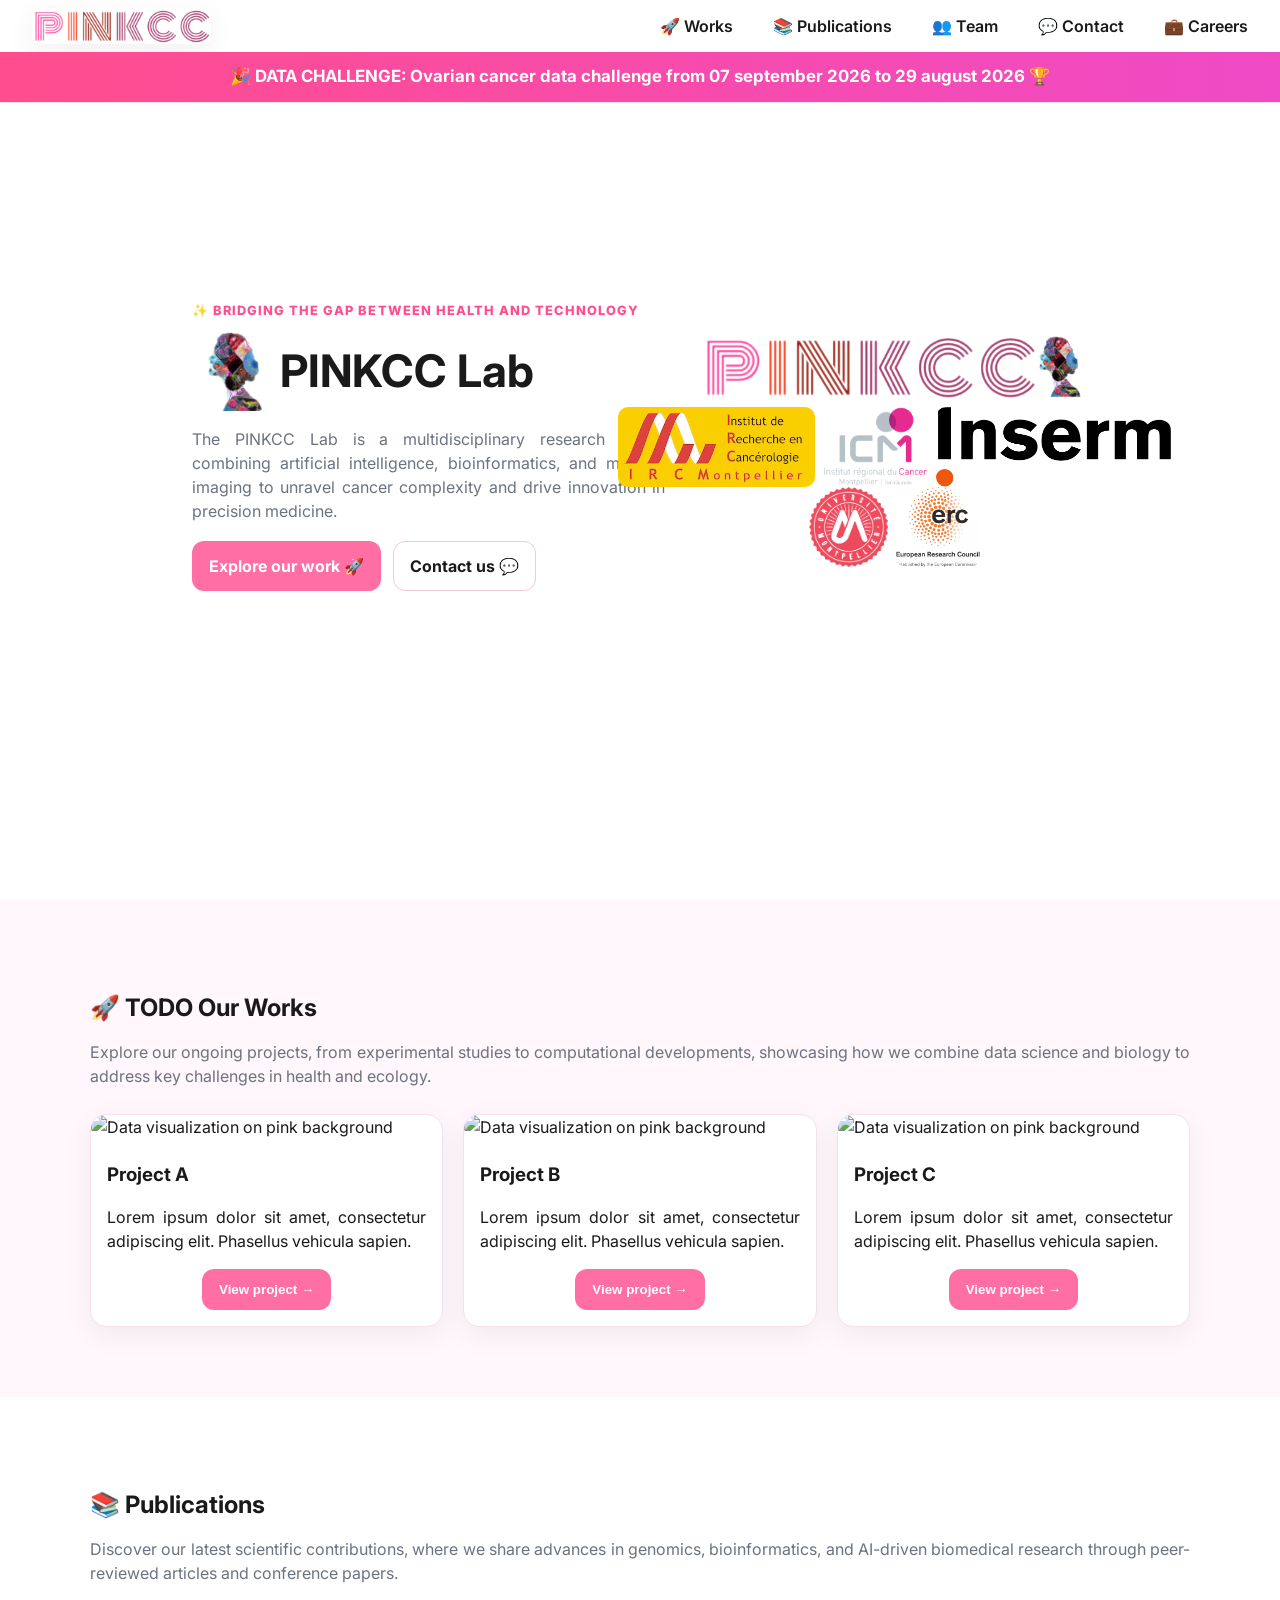
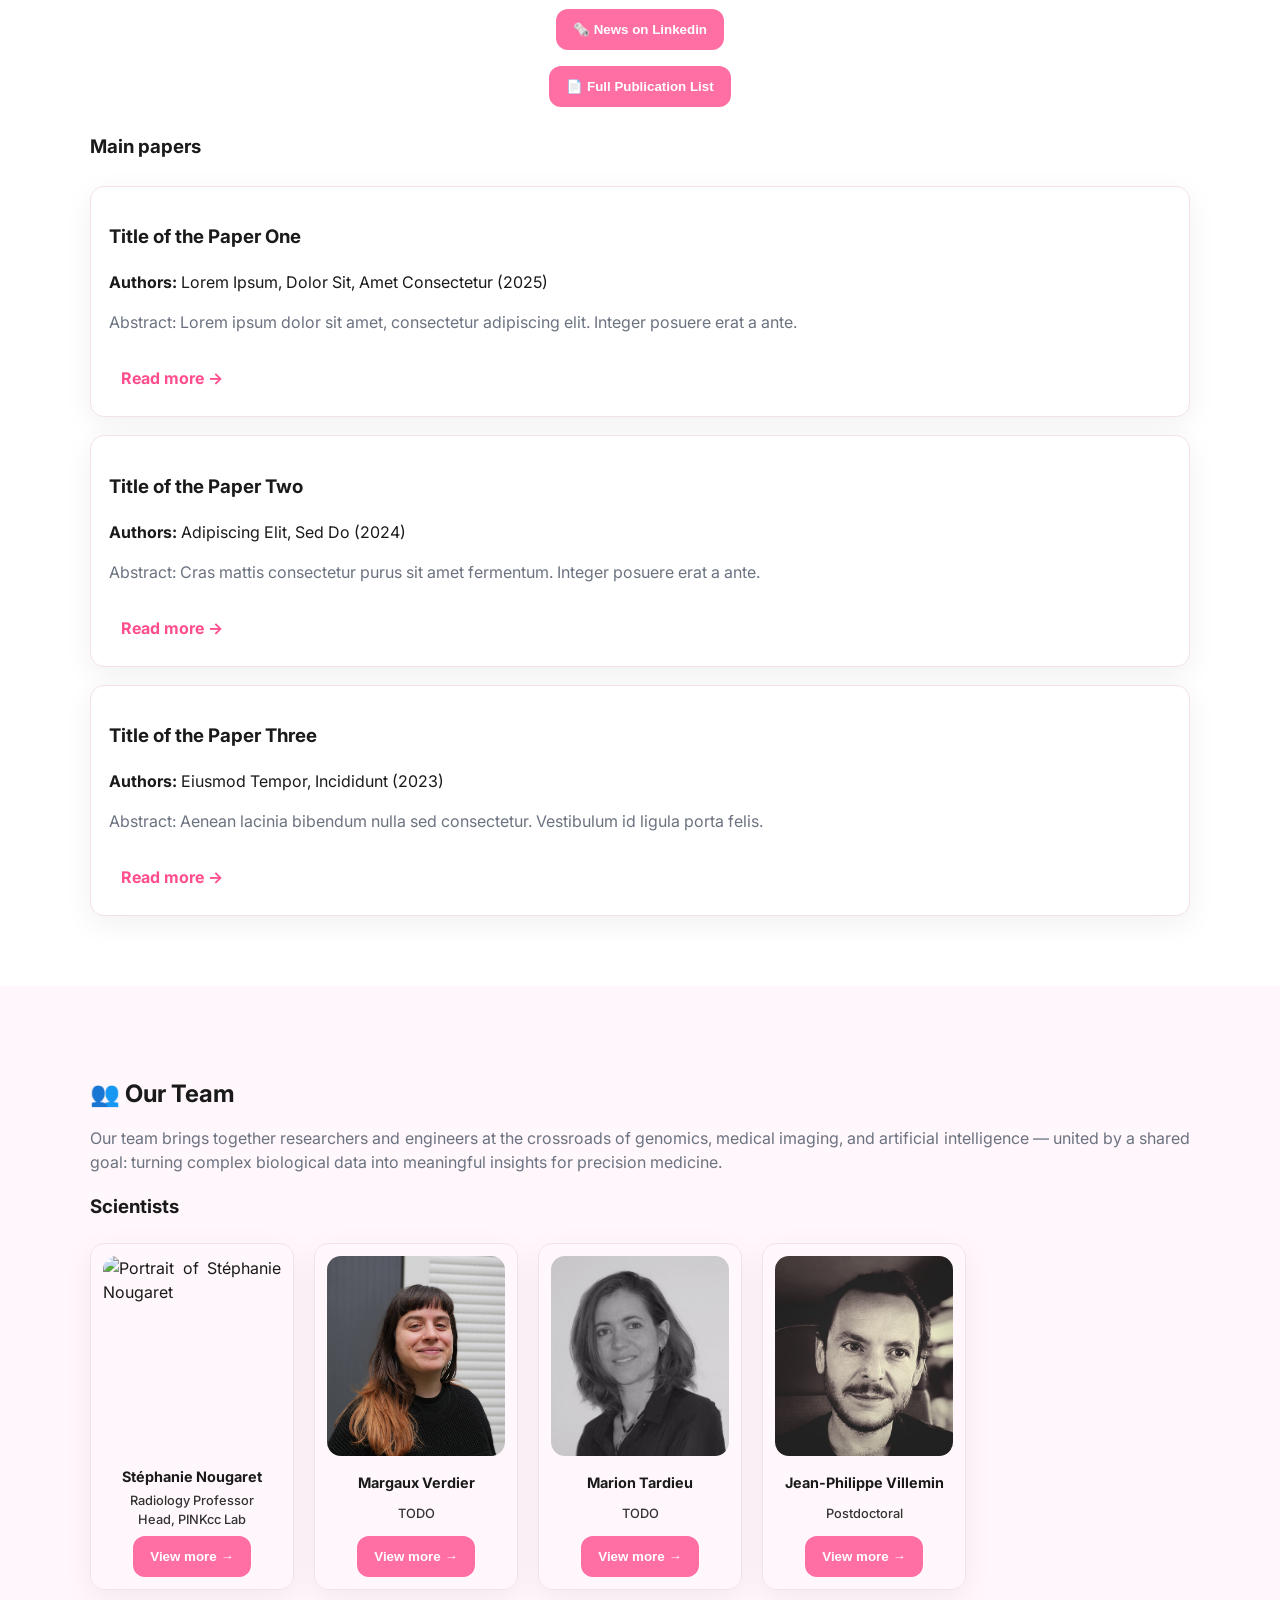
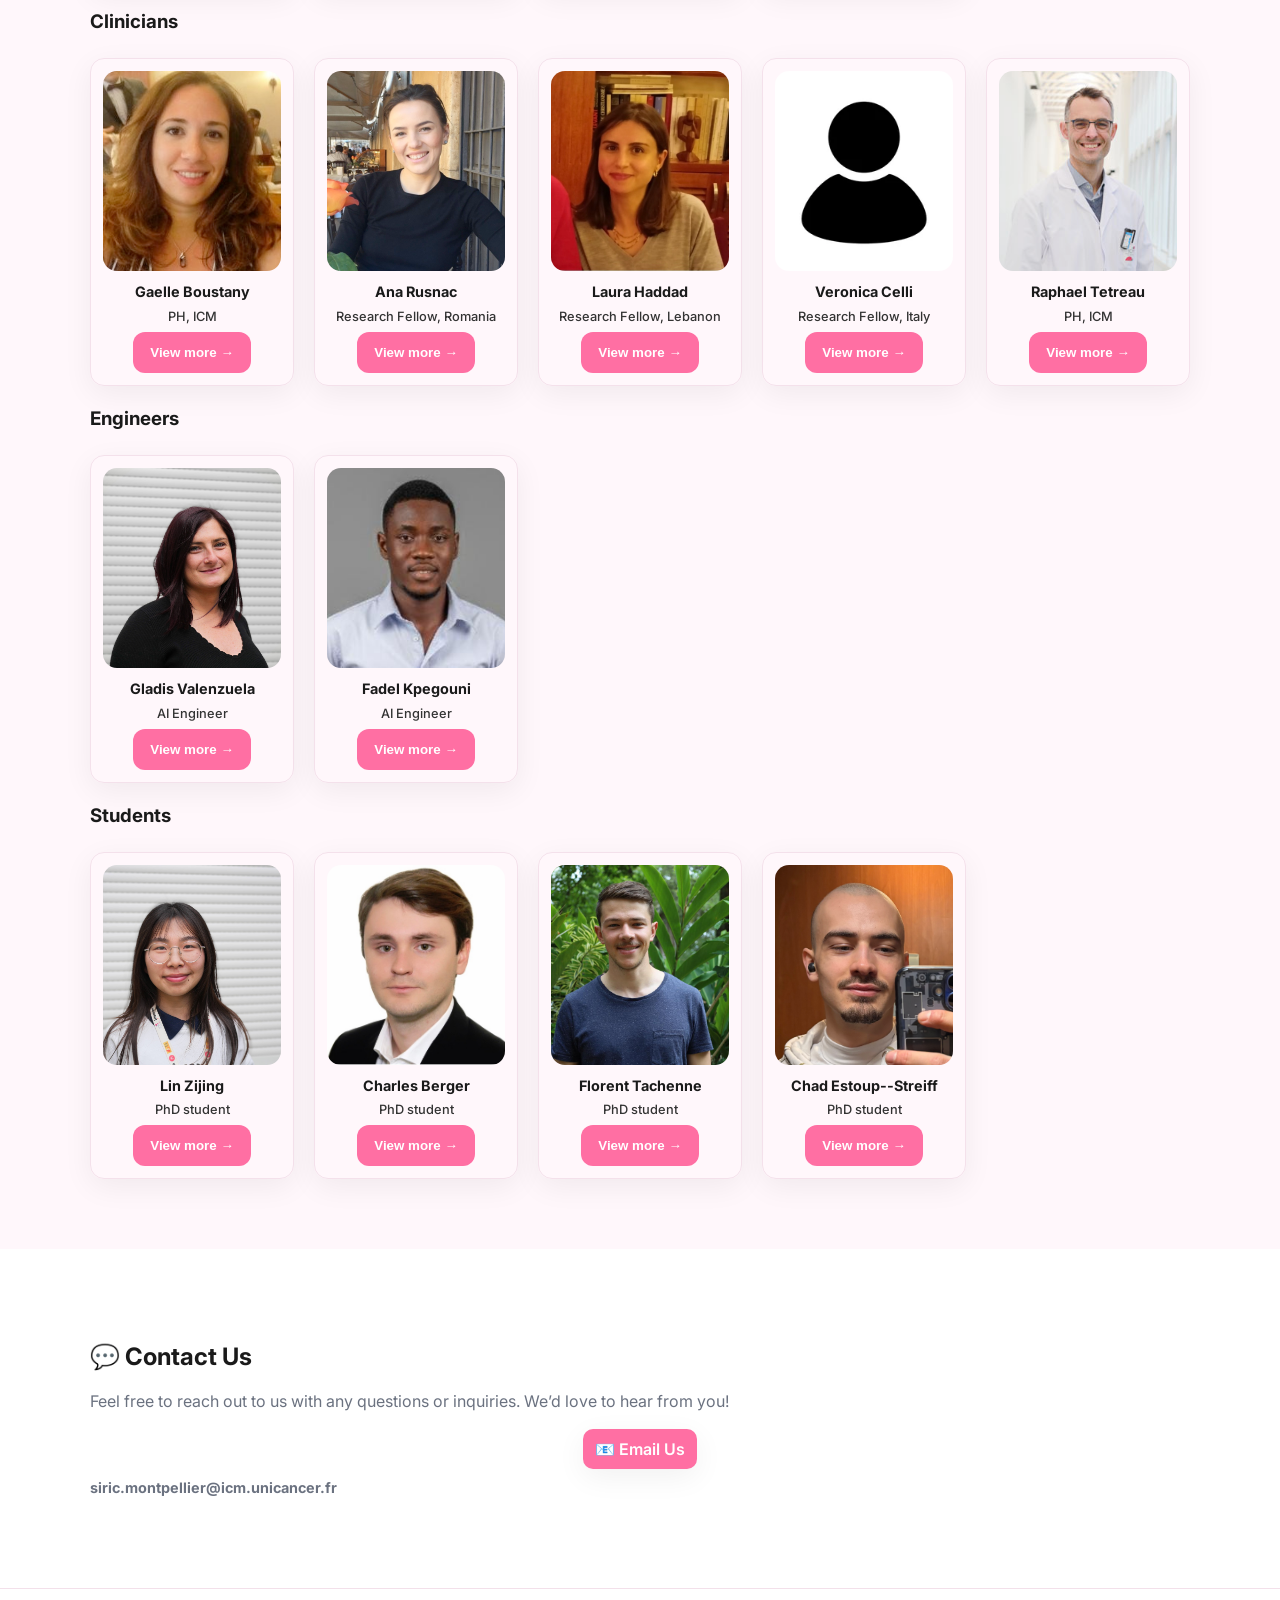
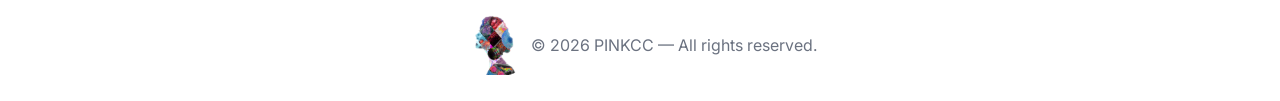
==== commit b24d65aa: "Add Notion URL" ====
--- a/src/index.html
+++ b/src/index.html
@@ -28,10 +28,10 @@
                 <a href="#publications">📚 Publications</a>
                 <a href="#team">👥 Team</a>
                 <a href="#contact">💬 Contact</a>
-                <a href="">💼 Careers</a>
+                <a href="https://www.notion.so/Careers-2a7859712af2803cbf34fe05d3b098b2?source=copy_link">💼 Careers</a>
             </nav>
         </div>
-        <a class="banner centered" href="google.fr">
+        <a class="banner centered" href="https://google.fr">
             <h3 data-text="🎉 DATA CHALLENGE: Ovarian cancer data challenge from 07 september 2026 to 29 august 2026 🏆">
                 🎉 DATA CHALLENGE: Ovarian cancer data challenge from 07 september 2026 to 29 august 2026 🏆
             </h3>
@@ -299,7 +299,7 @@
                 <article class="person">
                     <img src="assets/img/gladis/head.jpg" alt="Portrait of Gladis Valenzuela" />
                     <h3>Gladis Valenzuela</h3>
-                    <p class="role">TODO</p>
+                    <p class="role">AI Engineer</p>
                     <div class="centered">
                         <button class="btn primary open-modal" data-target="#person-gladis">
                             View more →
@@ -309,7 +309,7 @@
                 <article class="person">
                     <img src="assets/img/fadel/head.jpeg" alt="Portrait of Fadel Kpegouni" />
                     <h3>Fadel Kpegouni</h3>
-                    <p class="role">Engineer</p>
+                    <p class="role">AI Engineer</p>
                     <div class="centered">
                         <button class="btn primary open-modal" data-target="#person-fadel">
                             View more →
@@ -712,6 +712,10 @@
                     processing and Physics-Informed Neural Networks. Finally, I am also developing semi-supervised and
                     uncertainty-based deep learning methods to enhance pancreatic cancer segmentation and improve
                     follow-up accuracy.</p>
+                <div class="inline">
+                    <img src="assets/img/florent/image.png" alt="Work Pipeline"
+                        style="width:100%; height:auto; border-radius:10px; margin-bottom:20px;" />
+                </div>
             </div>
         </div>
     </div>
--- a/src/assets/css/style.css
+++ b/src/assets/css/style.css
@@ -19,6 +19,7 @@
 }
 html {
   scroll-behavior: smooth;
+  scroll-padding-top: 80px;
 }
 body {
   margin: 0;
@@ -194,7 +195,7 @@
 
   .site-header .banner h3::after {
     content: attr(data-text);
-    padding-left: 2rem; /* space between repeats */
+    padding-left: 5rem; /* space between repeats */
   }
 
   @keyframes scroll-loop {
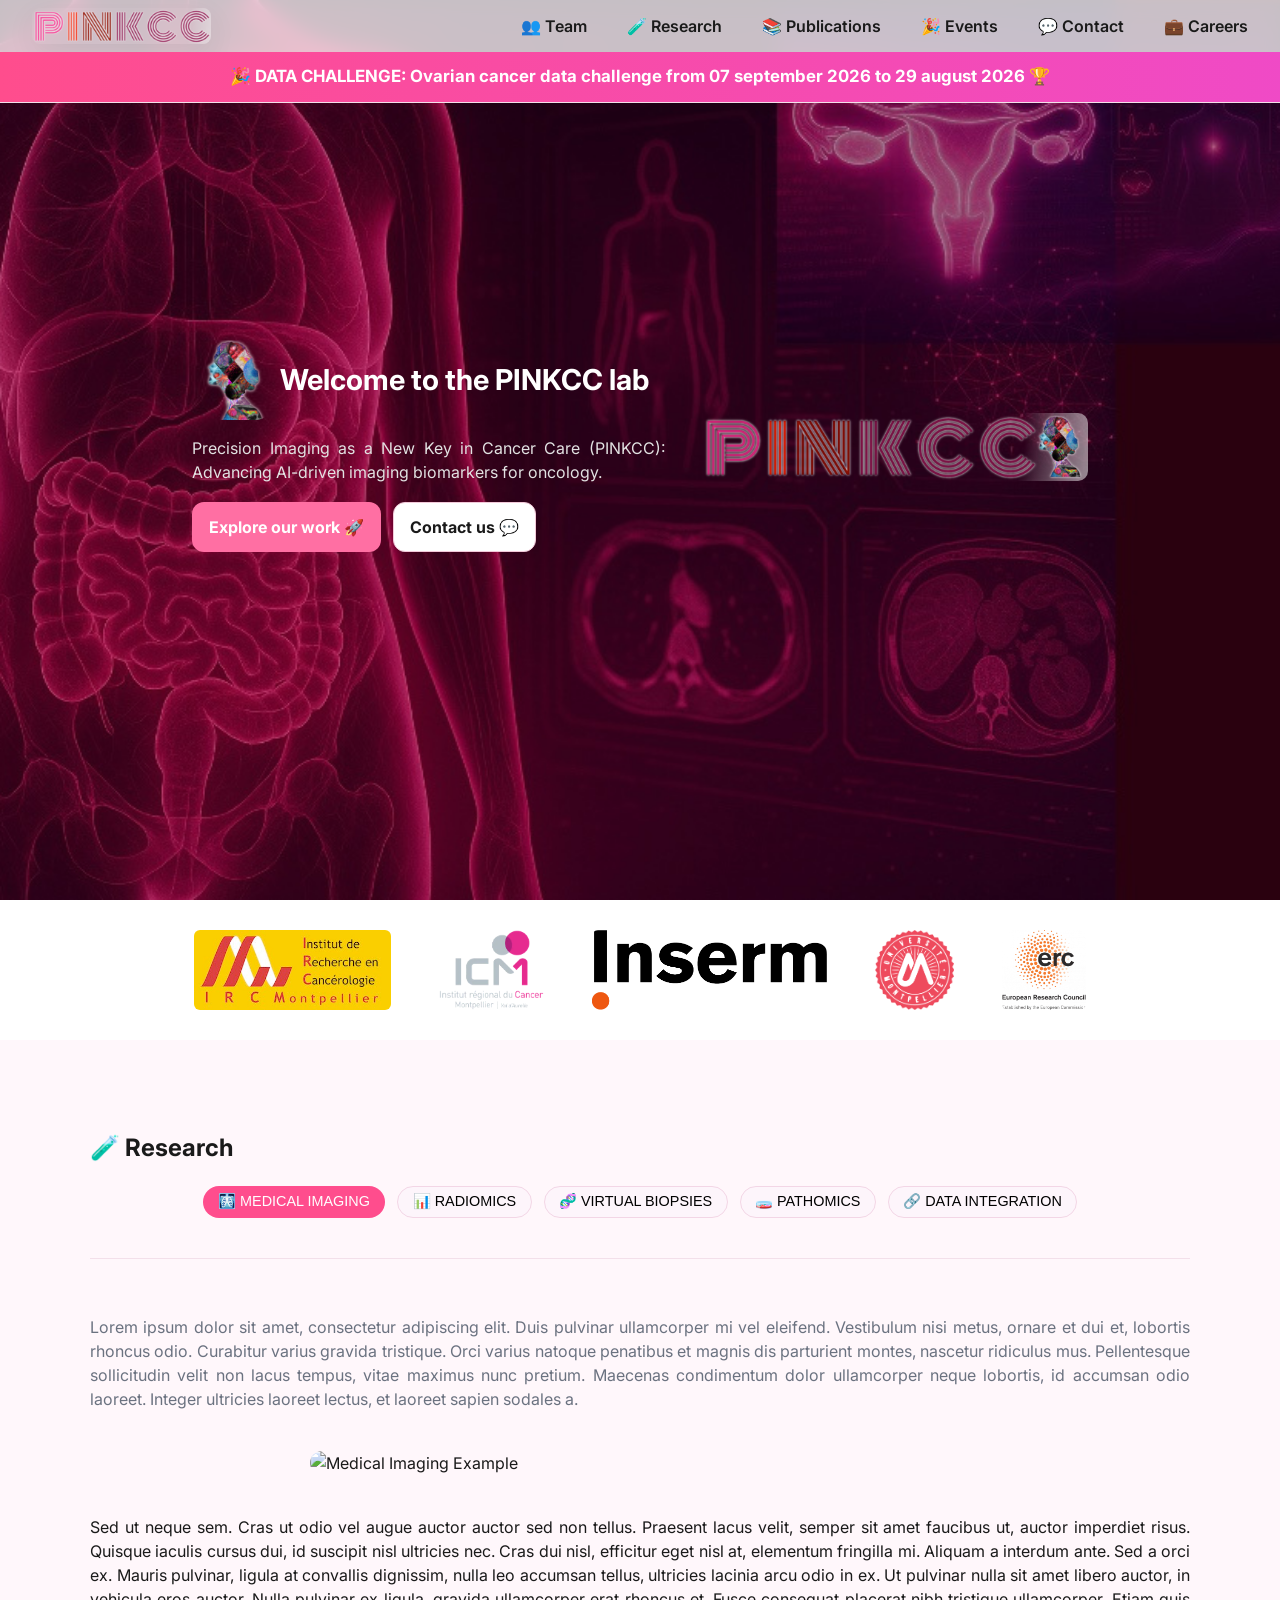
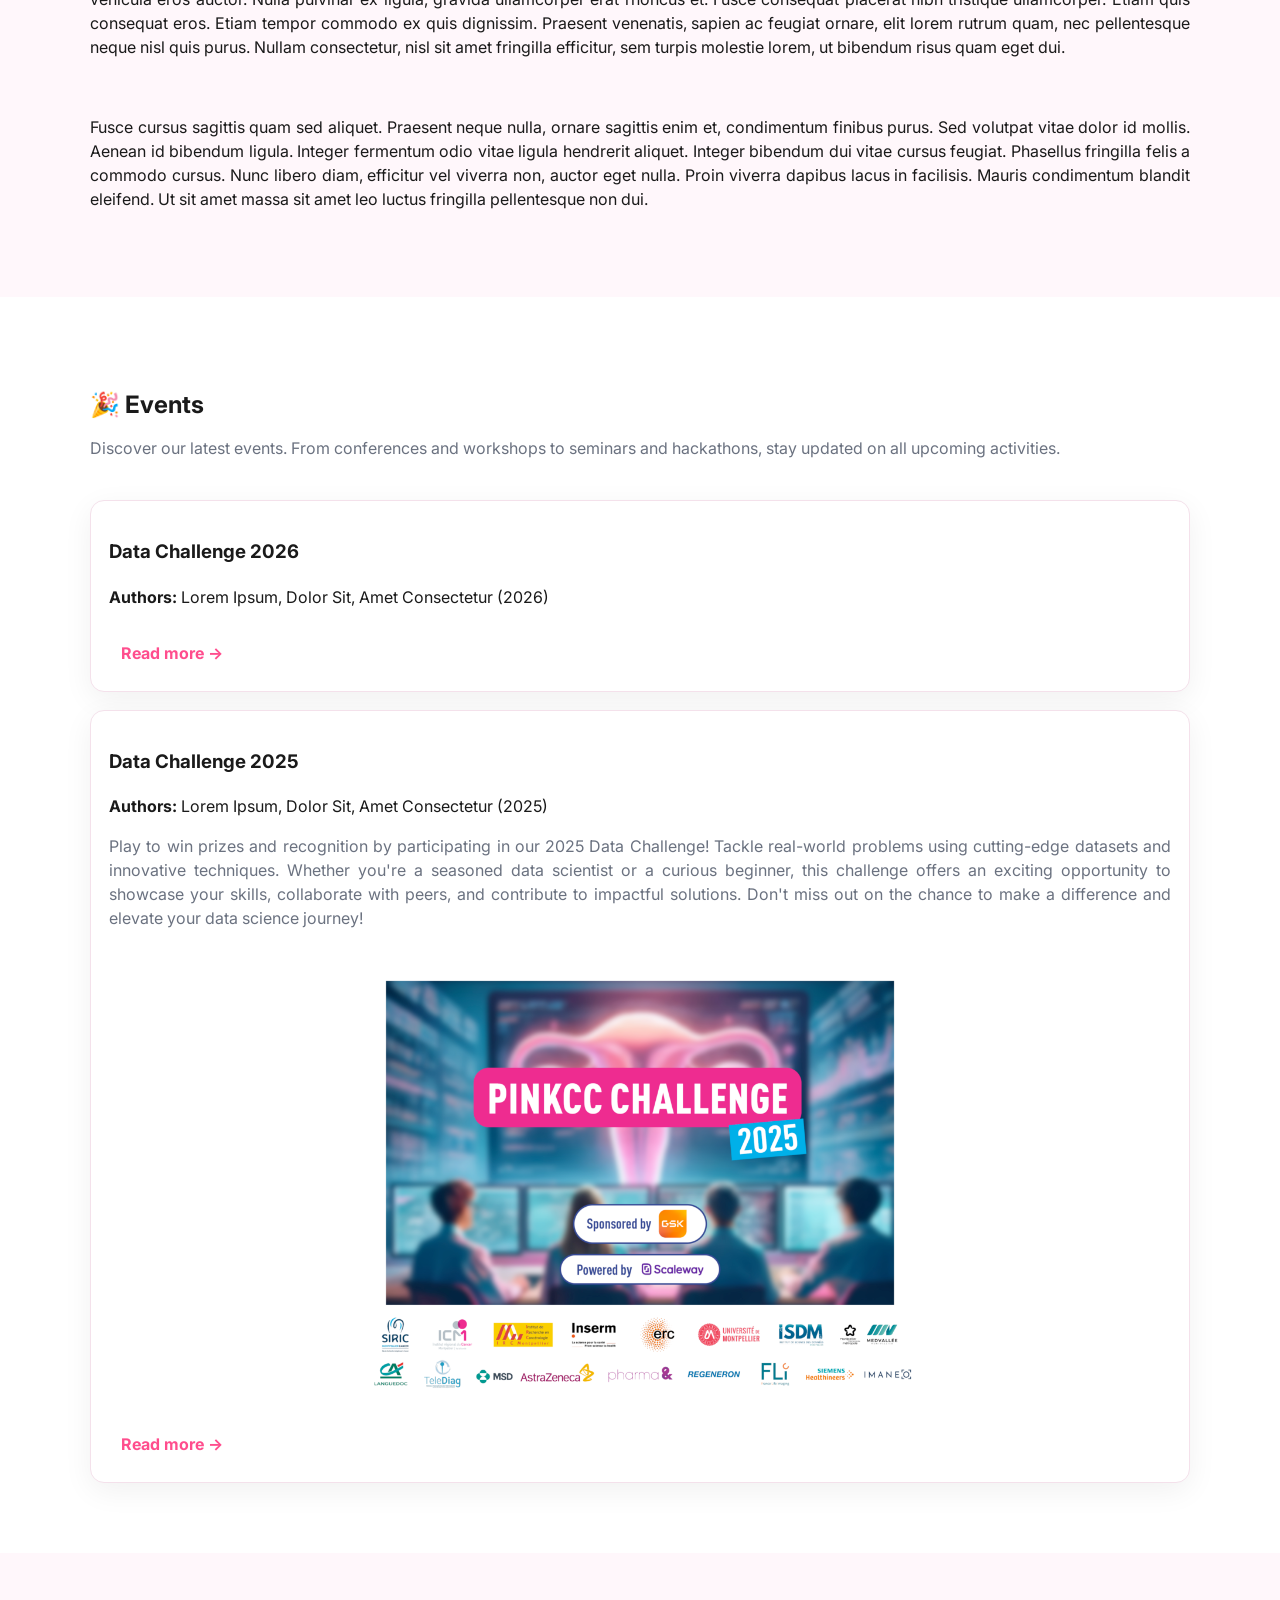
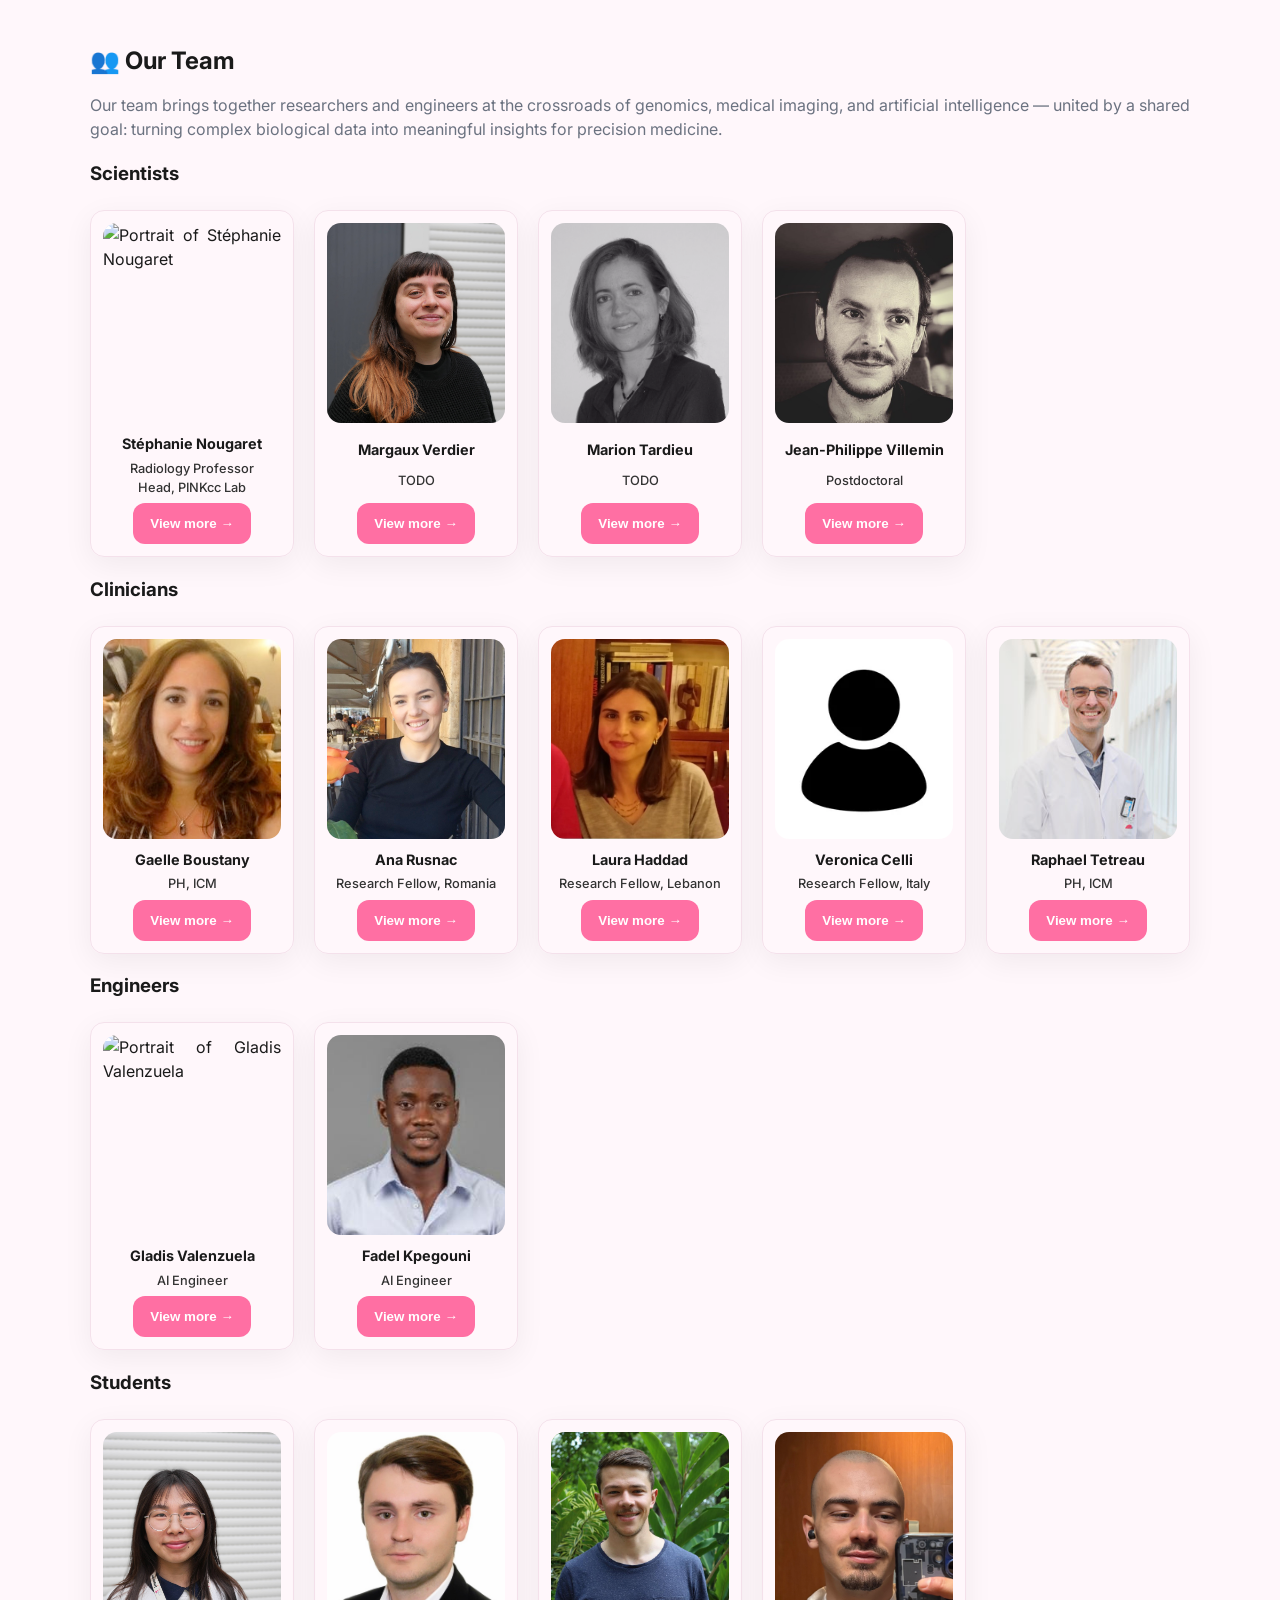
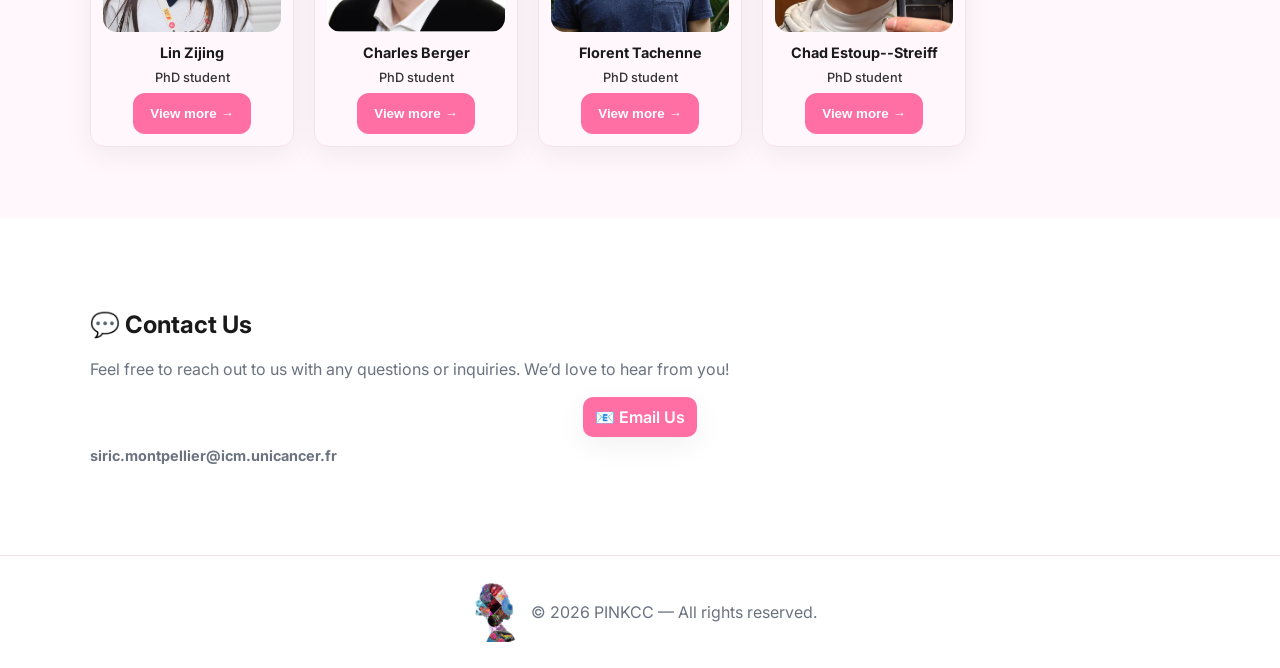
==== commit 469de660: "Restructuration" ====
--- a/src/index.html
+++ b/src/index.html
@@ -11,7 +11,9 @@
     <link rel="preconnect" href="https://fonts.gstatic.com" crossorigin />
     <link href="https://fonts.googleapis.com/css2?family=Inter:wght@300;400;600;800&display=swap" rel="stylesheet" />
     <link rel="stylesheet" href="assets/css/style.css" />
+    <link rel="stylesheet" href="assets/css/work.css" />
     <script src="assets/js/script.js" defer></script>
+    <script src="assets/js/work.js" defer></script>
 </head>
 
 <body>
@@ -24,15 +26,18 @@
             <input id="nav-toggle" type="checkbox" aria-label="Open menu" />
             <label for="nav-toggle" class="burger" aria-hidden="true"><span></span></label>
             <nav class="nav">
-                <a href="#works">🚀 Works</a>
-                <a href="#publications">📚 Publications</a>
                 <a href="#team">👥 Team</a>
+                <a href="#works">🧪 Research</a>
+                <a href="https://www.notion.so/Publications-2a7b1f338a7f807b9e14d9d6095b4224?source=copy_link">📚
+                    Publications</a>
+                <a href="#events">🎉 Events</a>
                 <a href="#contact">💬 Contact</a>
-                <a href="https://www.notion.so/Careers-2a7859712af2803cbf34fe05d3b098b2?source=copy_link">💼 Careers</a>
+                <a href="https://www.notion.so/Careers-2a7b1f338a7f8043928ece398769c497?source=copy_link">💼 Careers</a>
             </nav>
         </div>
         <a class="banner centered" href="https://google.fr">
-            <h3 data-text="🎉 DATA CHALLENGE: Ovarian cancer data challenge from 07 september 2026 to 29 august 2026 🏆">
+            <h3
+                data-text="🎉 DATA CHALLENGE: Ovarian cancer data challenge from 07 september 2026 to 29 august 2026 🏆">
                 🎉 DATA CHALLENGE: Ovarian cancer data challenge from 07 september 2026 to 29 august 2026 🏆
             </h3>
         </a>
@@ -42,17 +47,16 @@
     <section class="hero" id="home" aria-label="Hero">
         <div class="hero-inner">
             <div class="hero-copy">
-                <p class="eyebrow">
+                <!-- <p class="eyebrow">
                     ✨ Bridging the gap between health and technology
-                </p>
+                </p> -->
                 <div class="inline">
                     <img src="assets/img/pinkcc_logo.png" alt="PINKCCLab Icon" style="max-height: 80px; width: auto" />
-                    <h1>PINKCC Lab</h1>
+                    <h1>Welcome to the PINKCC lab</h1>
                 </div>
                 <p class="sub">
-                    The PINKCC Lab is a multidisciplinary research group combining artificial intelligence,
-                    bioinformatics, and medical imaging to unravel cancer complexity and drive innovation in precision
-                    medicine.
+                    Precision Imaging as a New Key in Cancer Care (PINKCC): Advancing AI-driven imaging biomarkers for
+                    oncology.
                 </p>
                 <div class="hero-actions">
                     <a href="#works" class="btn primary">Explore our work 🚀</a>
@@ -60,139 +64,258 @@
                 </div>
             </div>
             <div class="hero-media">
-                <div>
-                    <img src="assets/img/pinkcc.png" alt="Abstract workspace with pink accents"
-                        style="max-height: 160px; width: auto" />
-                    <div class="centered inline">
-                        <img src="assets/img/ircm.png" alt="IRCM Logo" style="max-height: 80px; width: auto" />
-                        <img src="assets/img/icm.png" alt="ICM Logo" style="max-height: 80px; width: auto" />
-                        <img src="assets/img/inserm.png" alt="INSERM Logo" style="max-height: 80px; width: auto" />
-                    </div>
-                    <div class="centered inline">
-                        <img src="assets/img/umontpellier.png" alt="University of Montpellier Logo"
-                            style="max-height: 80px; width: auto" />
-                        <img src="assets/img/erc.png" alt="ERC Logo" style="max-height: 80px; width: auto" />
-                    </div>
-                </div>
+                <img src="assets/img/pinkcc.png" alt="Abstract workspace with pink accents"
+                    style="max-height: 160px; width: auto" />
             </div>
         </div>
     </section>
 
+    <div class="partners centered inline">
+        <img src="assets/img/ircm.png" alt="IRCM Logo" style="max-height: 80px; width: auto" />
+        <img src="assets/img/icm.png" alt="ICM Logo" style="max-height: 80px; width: auto" />
+        <img src="assets/img/inserm.png" alt="INSERM Logo" style="max-height: 80px; width: auto" />
+        <img src="assets/img/umontpellier.png" alt="University of Montpellier Logo"
+            style="max-height: 80px; width: auto" />
+        <img src="assets/img/erc.png" alt="ERC Logo" style="max-height: 80px; width: auto" />
+    </div>
+
+    <!-- MARK: Works -->
     <!-- MARK: Works -->
     <section class="section" id="works" aria-labelledby="works-title">
         <div class="container">
-            <h2 id="works-title">🚀 TODO Our Works</h2>
+            <h2 id="works-title">🧪 Research</h2>
+
+            <!-- Flat navigation bar -->
+            <div class="works-nav" role="tablist" aria-label="Work categories">
+                <button class="works-tab active" data-target="works-medicalimaging" role="tab" aria-selected="true">
+                    🩻 MEDICAL IMAGING
+                </button>
+                <button class="works-tab" data-target="works-radiomics" role="tab" aria-selected="false">
+                    📊 RADIOMICS
+                </button>
+                <button class="works-tab" data-target="works-virtualbiopsies" role="tab" aria-selected="false">
+                    🧬 VIRTUAL BIOPSIES
+                </button>
+                <button class="works-tab" data-target="works-pathomics" role="tab" aria-selected="false">
+                    🧫 PATHOMICS
+                </button>
+                <button class="works-tab" data-target="works-dataintegration" role="tab" aria-selected="false">
+                    🔗 DATA INTEGRATION
+                </button>
+            </div>
+
+            <hr />
+
+            <!-- Panels -->
+            <div class="works-panels">
+                <!-- medicalimaging -->
+                <div id="works-medicalimaging" class="works-panel active" role="tabpanel">
+                    <p class="muted">Lorem ipsum dolor sit amet, consectetur adipiscing elit. Duis pulvinar ullamcorper
+                        mi vel eleifend. Vestibulum nisi metus, ornare et dui et, lobortis rhoncus odio. Curabitur
+                        varius gravida tristique. Orci varius natoque penatibus et magnis dis parturient montes,
+                        nascetur ridiculus mus. Pellentesque sollicitudin velit non lacus tempus, vitae maximus nunc
+                        pretium. Maecenas condimentum dolor ullamcorper neque lobortis, id accumsan odio laoreet.
+                        Integer ultricies laoreet lectus, et laoreet sapien sodales a.</p>
+
+                    <div class="centered">
+                        <img src="https://cdn.prod.website-files.com/6552758bed0bca440d439436/65e1123c2167dfa4c6484bb3_20240229T1124-351c6a2d-17f9-4230-a117-7f5ff6b9f5a7.png"
+                            alt="Medical Imaging Example" style="width:60%" />
+                    </div>
+
+                    <p>Sed ut neque sem. Cras ut odio vel augue auctor auctor sed non tellus. Praesent lacus velit,
+                        semper sit amet faucibus ut, auctor imperdiet risus. Quisque iaculis cursus dui, id suscipit
+                        nisl ultricies nec. Cras dui nisl, efficitur eget nisl at, elementum fringilla mi. Aliquam a
+                        interdum ante. Sed a orci ex. Mauris pulvinar, ligula at convallis dignissim, nulla leo accumsan
+                        tellus, ultricies lacinia arcu odio in ex. Ut pulvinar nulla sit amet libero auctor, in vehicula
+                        eros auctor. Nulla pulvinar ex ligula, gravida ullamcorper erat rhoncus et. Fusce consequat
+                        placerat nibh tristique ullamcorper. Etiam quis consequat eros. Etiam tempor commodo ex quis
+                        dignissim. Praesent venenatis, sapien ac feugiat ornare, elit lorem rutrum quam, nec
+                        pellentesque neque nisl quis purus. Nullam consectetur, nisl sit amet fringilla efficitur, sem
+                        turpis molestie lorem, ut bibendum risus quam eget dui.</p>
+
+                    <p>Fusce cursus sagittis quam sed aliquet. Praesent neque nulla, ornare sagittis enim et,
+                        condimentum finibus purus. Sed volutpat vitae dolor id mollis. Aenean id bibendum ligula.
+                        Integer fermentum odio vitae ligula hendrerit aliquet. Integer bibendum dui vitae cursus
+                        feugiat. Phasellus fringilla felis a commodo cursus. Nunc libero diam, efficitur vel viverra
+                        non, auctor eget nulla. Proin viverra dapibus lacus in facilisis. Mauris condimentum blandit
+                        eleifend. Ut sit amet massa sit amet leo luctus fringilla pellentesque non dui. </p>
+                </div>
+
+                <!-- radiomics -->
+                <div id="works-radiomics" class="works-panel" role="tabpanel">
+                    <p class="muted">Lorem ipsum dolor sit amet, consectetur adipiscing elit. Duis pulvinar ullamcorper
+                        mi vel eleifend. Vestibulum nisi metus, ornare et dui et, lobortis rhoncus odio. Curabitur
+                        varius gravida tristique. Orci varius natoque penatibus et magnis dis parturient montes,
+                        nascetur ridiculus mus. Pellentesque sollicitudin velit non lacus tempus, vitae maximus nunc
+                        pretium. Maecenas condimentum dolor ullamcorper neque lobortis, id accumsan odio laoreet.
+                        Integer ultricies laoreet lectus, et laoreet sapien sodales a.</p>
+
+                    <div class="centered">
+                        <img src="https://ebv2e3r5onu.exactdn.com/wp-content/uploads/2021/11/skeleton-bg-1024x614.jpg?strip=all&lossy=1&ssl=1"
+                            alt="Medical Imaging Example" style="width:60%" />
+                    </div>
+                    <p>Sed ut neque sem. Cras ut odio vel augue auctor auctor sed non tellus. Praesent lacus velit,
+                        semper sit amet faucibus ut, auctor imperdiet risus. Quisque iaculis cursus dui, id suscipit
+                        nisl ultricies nec. Cras dui nisl, efficitur eget nisl at, elementum fringilla mi. Aliquam a
+                        interdum ante. Sed a orci ex. Mauris pulvinar, ligula at convallis dignissim, nulla leo accumsan
+                        tellus, ultricies lacinia arcu odio in ex. Ut pulvinar nulla sit amet libero auctor, in vehicula
+                        eros auctor. Nulla pulvinar ex ligula, gravida ullamcorper erat rhoncus et. Fusce consequat
+                        placerat nibh tristique ullamcorper. Etiam quis consequat eros. Etiam tempor commodo ex quis
+                        dignissim. Praesent venenatis, sapien ac feugiat ornare, elit lorem rutrum quam, nec
+                        pellentesque neque nisl quis purus. Nullam consectetur, nisl sit amet fringilla efficitur, sem
+                        turpis molestie lorem, ut bibendum risus quam eget dui.</p>
+
+                    <p>Fusce cursus sagittis quam sed aliquet. Praesent neque nulla, ornare sagittis enim et,
+                        condimentum finibus purus. Sed volutpat vitae dolor id mollis. Aenean id bibendum ligula.
+                        Integer fermentum odio vitae ligula hendrerit aliquet. Integer bibendum dui vitae cursus
+                        feugiat. Phasellus fringilla felis a commodo cursus. Nunc libero diam, efficitur vel viverra
+                        non, auctor eget nulla. Proin viverra dapibus lacus in facilisis. Mauris condimentum blandit
+                        eleifend. Ut sit amet massa sit amet leo luctus fringilla pellentesque non dui. </p>
+                </div>
+
+                <!-- virtualbiopsies -->
+                <div id="works-virtualbiopsies" class="works-panel" role="tabpanel">
+                    <p class="muted">Lorem ipsum dolor sit amet, consectetur adipiscing elit. Duis pulvinar ullamcorper
+                        mi vel eleifend. Vestibulum nisi metus, ornare et dui et, lobortis rhoncus odio. Curabitur
+                        varius gravida tristique. Orci varius natoque penatibus et magnis dis parturient montes,
+                        nascetur ridiculus mus. Pellentesque sollicitudin velit non lacus tempus, vitae maximus nunc
+                        pretium. Maecenas condimentum dolor ullamcorper neque lobortis, id accumsan odio laoreet.
+                        Integer ultricies laoreet lectus, et laoreet sapien sodales a.</p>
+
+                    <div class="centered">
+                        <img src="https://admin.docteurimago.fr/app/uploads/sites/2/2023/01/biopsie-prostate-realite-augmentee.jpg"
+                            alt="Medical Imaging Example" style="width:60%" />
+                    </div>
+                    <p>Sed ut neque sem. Cras ut odio vel augue auctor auctor sed non tellus. Praesent lacus velit,
+                        semper sit amet faucibus ut, auctor imperdiet risus. Quisque iaculis cursus dui, id suscipit
+                        nisl ultricies nec. Cras dui nisl, efficitur eget nisl at, elementum fringilla mi. Aliquam a
+                        interdum ante. Sed a orci ex. Mauris pulvinar, ligula at convallis dignissim, nulla leo accumsan
+                        tellus, ultricies lacinia arcu odio in ex. Ut pulvinar nulla sit amet libero auctor, in vehicula
+                        eros auctor. Nulla pulvinar ex ligula, gravida ullamcorper erat rhoncus et. Fusce consequat
+                        placerat nibh tristique ullamcorper. Etiam quis consequat eros. Etiam tempor commodo ex quis
+                        dignissim. Praesent venenatis, sapien ac feugiat ornare, elit lorem rutrum quam, nec
+                        pellentesque neque nisl quis purus. Nullam consectetur, nisl sit amet fringilla efficitur, sem
+                        turpis molestie lorem, ut bibendum risus quam eget dui.</p>
+
+                    <p>Fusce cursus sagittis quam sed aliquet. Praesent neque nulla, ornare sagittis enim et,
+                        condimentum finibus purus. Sed volutpat vitae dolor id mollis. Aenean id bibendum ligula.
+                        Integer fermentum odio vitae ligula hendrerit aliquet. Integer bibendum dui vitae cursus
+                        feugiat. Phasellus fringilla felis a commodo cursus. Nunc libero diam, efficitur vel viverra
+                        non, auctor eget nulla. Proin viverra dapibus lacus in facilisis. Mauris condimentum blandit
+                        eleifend. Ut sit amet massa sit amet leo luctus fringilla pellentesque non dui. </p>
+                </div>
+
+                <!-- pathomics -->
+                <div id="works-pathomics" class="works-panel" role="tabpanel">
+                    <p class="muted">Lorem ipsum dolor sit amet, consectetur adipiscing elit. Duis pulvinar ullamcorper
+                        mi vel eleifend. Vestibulum nisi metus, ornare et dui et, lobortis rhoncus odio. Curabitur
+                        varius gravida tristique. Orci varius natoque penatibus et magnis dis parturient montes,
+                        nascetur ridiculus mus. Pellentesque sollicitudin velit non lacus tempus, vitae maximus nunc
+                        pretium. Maecenas condimentum dolor ullamcorper neque lobortis, id accumsan odio laoreet.
+                        Integer ultricies laoreet lectus, et laoreet sapien sodales a.</p>
+
+                    <div class="centered">
+                        <img src="https://www.urologic.theclinics.com/cms/10.1016/j.ucl.2023.06.001/asset/04e564c8-f3f9-49a2-80c8-041ce7ecae05/main.assets/gr3_lrg.jpg"
+                            alt="Medical Imaging Example" style="width:60%" />
+                    </div>
+                    <p>Sed ut neque sem. Cras ut odio vel augue auctor auctor sed non tellus. Praesent lacus velit,
+                        semper sit amet faucibus ut, auctor imperdiet risus. Quisque iaculis cursus dui, id suscipit
+                        nisl ultricies nec. Cras dui nisl, efficitur eget nisl at, elementum fringilla mi. Aliquam a
+                        interdum ante. Sed a orci ex. Mauris pulvinar, ligula at convallis dignissim, nulla leo accumsan
+                        tellus, ultricies lacinia arcu odio in ex. Ut pulvinar nulla sit amet libero auctor, in vehicula
+                        eros auctor. Nulla pulvinar ex ligula, gravida ullamcorper erat rhoncus et. Fusce consequat
+                        placerat nibh tristique ullamcorper. Etiam quis consequat eros. Etiam tempor commodo ex quis
+                        dignissim. Praesent venenatis, sapien ac feugiat ornare, elit lorem rutrum quam, nec
+                        pellentesque neque nisl quis purus. Nullam consectetur, nisl sit amet fringilla efficitur, sem
+                        turpis molestie lorem, ut bibendum risus quam eget dui.</p>
+
+                    <p>Fusce cursus sagittis quam sed aliquet. Praesent neque nulla, ornare sagittis enim et,
+                        condimentum finibus purus. Sed volutpat vitae dolor id mollis. Aenean id bibendum ligula.
+                        Integer fermentum odio vitae ligula hendrerit aliquet. Integer bibendum dui vitae cursus
+                        feugiat. Phasellus fringilla felis a commodo cursus. Nunc libero diam, efficitur vel viverra
+                        non, auctor eget nulla. Proin viverra dapibus lacus in facilisis. Mauris condimentum blandit
+                        eleifend. Ut sit amet massa sit amet leo luctus fringilla pellentesque non dui. </p>
+                </div>
+
+                <!-- dataintegration -->
+                <div id="works-dataintegration" class="works-panel" role="tabpanel">
+                    <p class="muted">Lorem ipsum dolor sit amet, consectetur adipiscing elit. Duis pulvinar ullamcorper
+                        mi vel eleifend. Vestibulum nisi metus, ornare et dui et, lobortis rhoncus odio. Curabitur
+                        varius gravida tristique. Orci varius natoque penatibus et magnis dis parturient montes,
+                        nascetur ridiculus mus. Pellentesque sollicitudin velit non lacus tempus, vitae maximus nunc
+                        pretium. Maecenas condimentum dolor ullamcorper neque lobortis, id accumsan odio laoreet.
+                        Integer ultricies laoreet lectus, et laoreet sapien sodales a.</p>
+
+                    <div class="centered">
+                        <img src="https://media.istockphoto.com/id/1448152453/fr/vectoriel/illustration-de-la-technologie-big-data-et-de-la-science-des-donn%C3%A9es-concept-de-flux-de.jpg?s=612x612&w=0&k=20&c=FMW86bWPLFolU-JQVmMLpYjKLaFCanNtuNTnf7Jnjlo="
+                            alt="Medical Imaging Example" style="width:60%" />
+                    </div>
+                    <p>Sed ut neque sem. Cras ut odio vel augue auctor auctor sed non tellus. Praesent lacus velit,
+                        semper sit amet faucibus ut, auctor imperdiet risus. Quisque iaculis cursus dui, id suscipit
+                        nisl ultricies nec. Cras dui nisl, efficitur eget nisl at, elementum fringilla mi. Aliquam a
+                        interdum ante. Sed a orci ex. Mauris pulvinar, ligula at convallis dignissim, nulla leo accumsan
+                        tellus, ultricies lacinia arcu odio in ex. Ut pulvinar nulla sit amet libero auctor, in vehicula
+                        eros auctor. Nulla pulvinar ex ligula, gravida ullamcorper erat rhoncus et. Fusce consequat
+                        placerat nibh tristique ullamcorper. Etiam quis consequat eros. Etiam tempor commodo ex quis
+                        dignissim. Praesent venenatis, sapien ac feugiat ornare, elit lorem rutrum quam, nec
+                        pellentesque neque nisl quis purus. Nullam consectetur, nisl sit amet fringilla efficitur, sem
+                        turpis molestie lorem, ut bibendum risus quam eget dui.</p>
+
+                    <p>Fusce cursus sagittis quam sed aliquet. Praesent neque nulla, ornare sagittis enim et,
+                        condimentum finibus purus. Sed volutpat vitae dolor id mollis. Aenean id bibendum ligula.
+                        Integer fermentum odio vitae ligula hendrerit aliquet. Integer bibendum dui vitae cursus
+                        feugiat. Phasellus fringilla felis a commodo cursus. Nunc libero diam, efficitur vel viverra
+                        non, auctor eget nulla. Proin viverra dapibus lacus in facilisis. Mauris condimentum blandit
+                        eleifend. Ut sit amet massa sit amet leo luctus fringilla pellentesque non dui. </p>
+                </div>
+            </div>
+        </div>
+    </section>
+
+    <!-- MARK: Events -->
+    <section class="section alt" id="events" aria-labelledby="events-title">
+        <div class="container">
+            <h2 id="events-title">🎉 Events</h2>
             <p class="section-lead">
-                Explore our ongoing projects, from experimental studies to computational developments, showcasing how we
-                combine data science and biology to address key challenges in health and ecology.
+                Discover our latest events. From conferences and workshops to seminars and hackathons, stay updated on
+                all upcoming activities.
             </p>
-            <div class="grid cards">
-                <!-- PROJECT A -->
-                <article class="card">
-                    <img src="https://images.unsplash.com/photo-1520607162513-77705c0f0d4a?q=80&w=1200&auto=format&fit=crop"
-                        alt="Data visualization on pink background" />
-                    <div class="card-body">
-                        <h3>Project A</h3>
+            <div class="inline">
+                <ol class="pub-list">
+                    <li>
+                        <h3>Data Challenge 2026</h3>
                         <p>
-                            Lorem ipsum dolor sit amet, consectetur adipiscing elit.
-                            Phasellus vehicula sapien.
+                            <strong>Authors:</strong> Lorem Ipsum, Dolor Sit, Amet Consectetur
+                            (2026)
+                        </p>
+                        <p class="muted">
+
+                        </p>
+                        <a href="#" class="link">Read more →</a>
+                    </li>
+                    <li>
+                        <h3>Data Challenge 2025</h3>
+                        <p>
+                            <strong>Authors:</strong> Lorem Ipsum, Dolor Sit, Amet Consectetur
+                            (2025)
+                        </p>
+                        <p class="muted">
+                            Play to win prizes and recognition by participating in our 2025 Data Challenge! Tackle
+                            real-world problems using cutting-edge datasets and innovative techniques. Whether you're a
+                            seasoned data scientist or a curious beginner, this challenge offers an exciting opportunity
+                            to
+                            showcase your skills, collaborate with peers, and contribute to impactful solutions. Don't
+                            miss
+                            out on the chance to make a difference and elevate your data science journey!
                         </p>
                         <div class="centered">
-                            <button class="btn primary open-modal" data-target="#proj-a">
-                                View project →
-                            </button>
+                            <img src="assets/img/events/pinkcc2025.png" alt="Data Challenge 2025 Banner"
+                                style="width:600px; height:auto; border-radius:10px; margin-bottom:20px;" />
                         </div>
-                    </div>
-                </article>
-                <!-- PROJECT B -->
-                <article class="card">
-                    <img src="https://images.unsplash.com/photo-1520607162513-77705c0f0d4a?q=80&w=1200&auto=format&fit=crop"
-                        alt="Data visualization on pink background" />
-                    <div class="card-body">
-                        <h3>Project B</h3>
-                        <p>
-                            Lorem ipsum dolor sit amet, consectetur adipiscing elit.
-                            Phasellus vehicula sapien.
-                        </p>
-                        <div class="centered">
-                            <button class="btn primary open-modal" data-target="#proj-b">
-                                View project →
-                            </button>
-                        </div>
-                    </div>
-                </article>
-                <!-- PROJECT C -->
-                <article class="card">
-                    <img src="https://images.unsplash.com/photo-1520607162513-77705c0f0d4a?q=80&w=1200&auto=format&fit=crop"
-                        alt="Data visualization on pink background" />
-                    <div class="card-body">
-                        <h3>Project C</h3>
-                        <p>
-                            Lorem ipsum dolor sit amet, consectetur adipiscing elit.
-                            Phasellus vehicula sapien.
-                        </p>
-                        <div class="centered">
-                            <button class="btn primary open-modal" data-target="#proj-c">
-                                View project →
-                            </button>
-                        </div>
-                    </div>
-                </article>
-            </div>
-        </div>
-    </section>
-
-    <!-- MARK: Publications -->
-    <section class="section alt" id="publications" aria-labelledby="pubs-title">
-        <div class="container">
-            <h2 id="pubs-title">📚 Publications</h2>
-            <p class="section-lead">
-                Discover our latest scientific contributions, where we share advances in genomics, bioinformatics, and
-                AI-driven biomedical research through peer-reviewed articles and conference papers.
-            </p>
-            <div class="centered">
-                <a href="https://www.linkedin.com/in/stephanie-nougaret-a03831216/">
-                    <button class="btn primary">🗞️ News on Linkedin</button>
-                </a>
-            </div>
-            <div class="centered">
-                <a href="https://docs.google.com/document/d/1es-T05dMMYmndVhWiG09-6YNf94RnKdrNAe1NGQ4GnQ/edit?tab=t.0">
-                    <button class="btn primary">📄 Full Publication List</button>
-                </a>
-            </div>
-            <h3>Main papers</h3>
-            <ol class="pub-list">
-                <li>
-                    <h3>Title of the Paper One</h3>
-                    <p>
-                        <strong>Authors:</strong> Lorem Ipsum, Dolor Sit, Amet Consectetur
-                        (2025)
-                    </p>
-                    <p class="muted">
-                        Abstract: Lorem ipsum dolor sit amet, consectetur adipiscing elit.
-                        Integer posuere erat a ante.
-                    </p>
-                    <a href="#" class="link">Read more →</a>
-                </li>
-                <li>
-                    <h3>Title of the Paper Two</h3>
-                    <p><strong>Authors:</strong> Adipiscing Elit, Sed Do (2024)</p>
-                    <p class="muted">
-                        Abstract: Cras mattis consectetur purus sit amet fermentum.
-                        Integer posuere erat a ante.
-                    </p>
-                    <a href="#" class="link">Read more →</a>
-                </li>
-                <li>
-                    <h3>Title of the Paper Three</h3>
-                    <p><strong>Authors:</strong> Eiusmod Tempor, Incididunt (2023)</p>
-                    <p class="muted">
-                        Abstract: Aenean lacinia bibendum nulla sed consectetur.
-                        Vestibulum id ligula porta felis.
-                    </p>
-                    <a href="#" class="link">Read more →</a>
-                </li>
-            </ol>
+                        <a href="#" class="link">Read more →</a>
+                    </li>
+                </ol>
+            </div>
         </div>
     </section>
 
@@ -208,7 +331,7 @@
             <h3>Scientists</h3>
             <div class="grid team">
                 <article class="person">
-                    <img src="assets/img/stephanie/troll.png" alt="Portrait of Stéphanie Nougaret" />
+                    <img src="assets/img/team/stephanie/troll.png" alt="Portrait of Stéphanie Nougaret" />
                     <h3>Stéphanie Nougaret</h3>
                     <p class="role">Radiology Professor<br />Head, PINKcc Lab</p>
                     <button class="btn primary open-modal" data-target="#person-stephanie">
@@ -216,7 +339,7 @@
                     </button>
                 </article>
                 <article class="person">
-                    <img src="assets/img/margaux/head.jpg" alt="Portrait of Margaux Verdier" />
+                    <img src="assets/img/team/margaux/head.jpg" alt="Portrait of Margaux Verdier" />
                     <h3>Margaux Verdier</h3>
                     <p class="role">TODO</p>
                     <button class="btn primary open-modal" data-target="#person-margaux">
@@ -224,7 +347,7 @@
                     </button>
                 </article>
                 <article class="person">
-                    <img src="assets/img/marion/head.png" alt="Portrait of Marion Tardieu" />
+                    <img src="assets/img/team/marion/head.png" alt="Portrait of Marion Tardieu" />
                     <h3>Marion Tardieu</h3>
                     <p class="role">TODO</p>
                     <button class="btn primary open-modal" data-target="#person-marion">
@@ -232,7 +355,7 @@
                     </button>
                 </article>
                 <article class="person">
-                    <img src="assets/img/jean-philipe/head.jpg" alt="Portrait of Jean-Philippe Villemin" />
+                    <img src="assets/img/team/jean-philipe/head.jpg" alt="Portrait of Jean-Philippe Villemin" />
                     <h3>Jean-Philippe Villemin</h3>
                     <p class="role">Postdoctoral</p>
                     <button class="btn primary open-modal" data-target="#person-jean-philippe">
@@ -243,7 +366,7 @@
             <h3>Clinicians</h3>
             <div class="grid team">
                 <article class="person">
-                    <img src="assets/img/gaelle/head.png" alt="Portrait of Gaelle Boustany" />
+                    <img src="assets/img/team/gaelle/head.png" alt="Portrait of Gaelle Boustany" />
                     <h3>Gaelle Boustany</h3>
                     <p class="role">PH, ICM</p>
                     <div class="centered">
@@ -253,7 +376,7 @@
                     </div>
                 </article>
                 <article class="person">
-                    <img src="assets/img/ana/head.png" alt="Portrait of Ana Rusnac" />
+                    <img src="assets/img/team/ana/head.png" alt="Portrait of Ana Rusnac" />
                     <h3>Ana Rusnac</h3>
                     <p class="role">Research Fellow, Romania</p>
                     <div class="centered">
@@ -263,7 +386,7 @@
                     </div>
                 </article>
                 <article class="person">
-                    <img src="assets/img/laura/head.jpeg" alt="Portrait of Laura Haddad" />
+                    <img src="assets/img/team/laura/head.jpeg" alt="Portrait of Laura Haddad" />
                     <h3>Laura Haddad</h3>
                     <p class="role">Research Fellow, Lebanon</p>
                     <div class="centered">
@@ -273,7 +396,7 @@
                     </div>
                 </article>
                 <article class="person">
-                    <img src="assets/img/unkown.png" alt="Portrait of Veronica Celli" />
+                    <img src="assets/img/team/unkown.png" alt="Portrait of Veronica Celli" />
                     <h3>Veronica Celli</h3>
                     <p class="role">Research Fellow, Italy</p>
                     <div class="centered">
@@ -283,7 +406,7 @@
                     </div>
                 </article>
                 <article class="person">
-                    <img src="assets/img/raphael/head.png" alt="Portrait of Raphael Tetreau" />
+                    <img src="assets/img/team/raphael/head.png" alt="Portrait of Raphael Tetreau" />
                     <h3>Raphael Tetreau</h3>
                     <p class="role">PH, ICM</p>
                     <div class="centered">
@@ -297,7 +420,7 @@
             <div class="grid team">
 
                 <article class="person">
-                    <img src="assets/img/gladis/head.jpg" alt="Portrait of Gladis Valenzuela" />
+                    <img src="assets/img/team/gladis/head.jpg" alt="Portrait of Gladis Valenzuela" />
                     <h3>Gladis Valenzuela</h3>
                     <p class="role">AI Engineer</p>
                     <div class="centered">
@@ -307,7 +430,7 @@
                     </div>
                 </article>
                 <article class="person">
-                    <img src="assets/img/fadel/head.jpeg" alt="Portrait of Fadel Kpegouni" />
+                    <img src="assets/img/team/fadel/head.jpeg" alt="Portrait of Fadel Kpegouni" />
                     <h3>Fadel Kpegouni</h3>
                     <p class="role">AI Engineer</p>
                     <div class="centered">
@@ -320,7 +443,7 @@
             <h3>Students</h3>
             <div class="grid team">
                 <article class="person">
-                    <img src="assets/img/lin/head.jpg" alt="Portrait of Lin Zijing" />
+                    <img src="assets/img/team/lin/head.jpg" alt="Portrait of Lin Zijing" />
                     <h3>Lin Zijing</h3>
                     <p class="role">PhD student</p>
                     <div class="centered">
@@ -330,7 +453,7 @@
                     </div>
                 </article>
                 <article class="person">
-                    <img src="assets/img/charles/head.jpg" alt="Portrait of team member" />
+                    <img src="assets/img/team/charles/head.jpg" alt="Portrait of team member" />
                     <h3>Charles Berger</h3>
                     <p class="role">PhD student</p>
                     <div class="centered">
@@ -340,7 +463,7 @@
                     </div>
                 </article>
                 <article class="person">
-                    <img src="assets/img/florent/head.png" alt="Portrait of Florent Tachenne" />
+                    <img src="assets/img/team/florent/head.png" alt="Portrait of Florent Tachenne" />
                     <h3>Florent Tachenne</h3>
                     <p class="role">PhD student</p>
                     <div class="centered">
@@ -350,7 +473,7 @@
                     </div>
                 </article>
                 <article class="person">
-                    <img src="assets/img/chad/head.png" alt="Portrait of Chad Estoup--Streiff" />
+                    <img src="assets/img/team/chad/head.png" alt="Portrait of Chad Estoup--Streiff" />
                     <h3>Chad Estoup--Streiff</h3>
                     <p class="role">PhD student</p>
                     <div class="centered">
@@ -469,7 +592,7 @@
         <div class="modal-dialog">
             <button class="modal-close" aria-label="Close">✕</button>
             <div class="modal-content" style="grid-column: 1/-1">
-                <div class="centered"><img src="assets/img/jean-philipe/head.jpg" alt="Jean-Philippe Villemin"
+                <div class="centered"><img src="assets/img/team/jean-philipe/head.jpg" alt="Jean-Philippe Villemin"
                         class="personhead" /></div>
                 <h3>Jean-Philippe Villemin</h3>
                 <p class="muted">
@@ -486,7 +609,7 @@
                 </p>
 
                 <div class="centered">
-                    <img src="assets/img/jean-philipe/image.png" alt="Jean-Philippe Villemin"
+                    <img src="assets/img/team/jean-philipe/image.png" alt="Jean-Philippe Villemin"
                         style="width:700px; height:auto; border-radius:10px; margin-bottom:20px;" />
                 </div>
 
@@ -546,7 +669,8 @@
         <div class="modal-dialog">
             <button class="modal-close" aria-label="Close">✕</button>
             <div class="modal-content" style="grid-column: 1/-1">
-                <div class="centered"><img src="assets/img/charles/head.jpg" alt="Charles Berger" class="personhead" />
+                <div class="centered"><img src="assets/img/team/charles/head.jpg" alt="Charles Berger"
+                        class="personhead" />
                 </div>
                 <h3>Charles Berger</h3>
                 <p class="muted">
@@ -629,7 +753,7 @@
                     treatment personalization and patient outcomes, representing a major step forward</li>
 
                 <div class="centered">
-                    <img src="assets/img/charles/image.png" alt="OCAS project illustration"
+                    <img src="assets/img/team/charles/image.png" alt="OCAS project illustration"
                         style="width:700px; height:auto; border-radius:10px; margin-bottom:20px;" />
                 </div>
             </div>
@@ -640,7 +764,7 @@
         <div class="modal-dialog">
             <button class="modal-close" aria-label="Close">✕</button>
             <div class="modal-content" style="grid-column: 1/-1">
-                <div class="centered"><img src="assets/img/chad/head.png" alt="Chad Estoup--Streiff"
+                <div class="centered"><img src="assets/img/team/chad/head.png" alt="Chad Estoup--Streiff"
                         class="personhead" />
                 </div>
 
@@ -656,7 +780,7 @@
                 </p>
 
                 <div class="centered">
-                    <img src="assets/img/chad/bbx.png" alt="Deep learning box prediction illustration"
+                    <img src="assets/img/team/chad/bbx.png" alt="Deep learning box prediction illustration"
                         style="width:500px; height:auto; border-radius:10px; margin-bottom:20px;" />
                 </div>
 
@@ -689,7 +813,7 @@
         <div class="modal-dialog">
             <button class="modal-close" aria-label="Close">✕</button>
             <div class="modal-content" style="grid-column: 1/-1">
-                <div class="centered"><img src="assets/img/florent/head.png" alt="Florent Tachenne"
+                <div class="centered"><img src="assets/img/team/florent/head.png" alt="Florent Tachenne"
                         class="personhead" />
                 </div>
                 <h3>Florent Tachenne</h3>
@@ -713,7 +837,7 @@
                     uncertainty-based deep learning methods to enhance pancreatic cancer segmentation and improve
                     follow-up accuracy.</p>
                 <div class="inline">
-                    <img src="assets/img/florent/image.png" alt="Work Pipeline"
+                    <img src="assets/img/team/florent/image.png" alt="Work Pipeline"
                         style="width:100%; height:auto; border-radius:10px; margin-bottom:20px;" />
                 </div>
             </div>
@@ -726,7 +850,7 @@
                 <button class="modal-close" aria-label="Close">✕</button>
                 <div class="modal-content" style="grid-column: 1/-1">
                     <div class="centered">
-                        <img src="assets/img/stephanie/head.png" alt="Stéphanie Nougaret" class="personhead" />
+                        <img src="assets/img/team/stephanie/head.png" alt="Stéphanie Nougaret" class="personhead" />
                     </div>
 
                     <h3>Stéphanie Nougaret</h3>
@@ -771,12 +895,11 @@
                 <button class="modal-close" aria-label="Close">✕</button>
                 <div class="modal-content" style="grid-column: 1/-1">
                     <div class="centered">
-                        <img src="assets/img/gladis/head.jpg" alt="Gladis Valenzuela" class="personhead" />
+                        <img src="assets/img/team/gladis/head.jpg" alt="Gladis Valenzuela" class="personhead" />
                     </div>
 
                     <h3>Gladis Valenzuela</h3>
                     <p class="muted">AI Engineer & PhD Student in Medical Imaging</p>
-
 
                     <h4>Who I am </h4>
                     <p>After several years as a radiographer, I decided to retrain myself in 2020 in the field of Data
--- a/src/assets/css/style.css
+++ b/src/assets/css/style.css
@@ -215,6 +215,9 @@
   align-items: center;
   justify-content: center;
   padding: 40px;
+  background-color: rgb(153, 0, 54);
+  background: url('../img/hero_background.jpg') no-repeat center center fixed;
+  background-size: cover;
 }
 .hero-inner {
   max-width: 70vw;
@@ -233,12 +236,13 @@
   margin: 0 0 10px;
 }
 .hero h1 {
-  font-size: clamp(2rem, 3.5vw, 3rem);
+  font-size: 1.8rem;
   line-height: 1.12;
   margin: 0.2em 0;
+  color: white;
 }
 .sub {
-  color: var(--muted);
+  color: rgb(226, 226, 226);
   max-width: 60ch;
 }
 .hero-actions {
@@ -258,6 +262,14 @@
   width: 100%;
   height: auto;
   border-radius: 10px;
+}
+
+.partners {
+  margin: 30px 0;
+}
+.partners>img {
+  margin: 0 20px;
+  border-radius: 6px;
 }
 
 .btn {
@@ -525,6 +537,12 @@
   font-size: 0.9rem;
 }
 
+hr {
+  border: none;
+  border-top: 1px solid #f3e0ea;
+  margin: 40px 0;
+}
+
 .personhead {
   width: 50%;
 }
--- a/src/assets/css/work.css
+++ b/src/assets/css/work.css
@@ -0,0 +1,58 @@
+/* Works navigation */
+.works-nav {
+  display: flex;
+  flex-direction: row;
+  flex-wrap: wrap;
+  justify-content: center;
+  align-items: center;
+  gap: 0.75rem;
+  margin-top: 1rem;
+  margin-bottom: 1.5rem;
+}
+
+.works-tab {
+  border: 1px solid #f3d6e6;
+  background: #fdf5fb;
+  padding: 0.4rem 0.9rem;
+  border-radius: 999px;
+  font-size: 0.9rem;
+  cursor: pointer;
+  font-weight: 500;
+  transition: background 0.2s ease, box-shadow 0.2s ease, transform 0.1s ease;
+}
+
+.works-tab:hover {
+  transform: translateY(-1px);
+  box-shadow: 0 6px 14px rgba(0, 0, 0, 0.04);
+}
+
+.works-tab.active {
+  background: var(--pink-600, #ec4899);
+  color: #fff;
+  border-color: transparent;
+}
+
+/* Panels */
+.works-panels {
+  margin-top: 0.5rem;
+}
+
+.works-panel {
+  display: none;
+  gap: 1.5rem;
+}
+
+.works-panel.active {
+  display: grid;
+}
+
+@media (max-width: 820px) {
+  .works-nav {
+    flex-direction: column;
+  }
+
+  .works-nav button {
+    width: 80%;
+    text-align: center;
+  }
+}
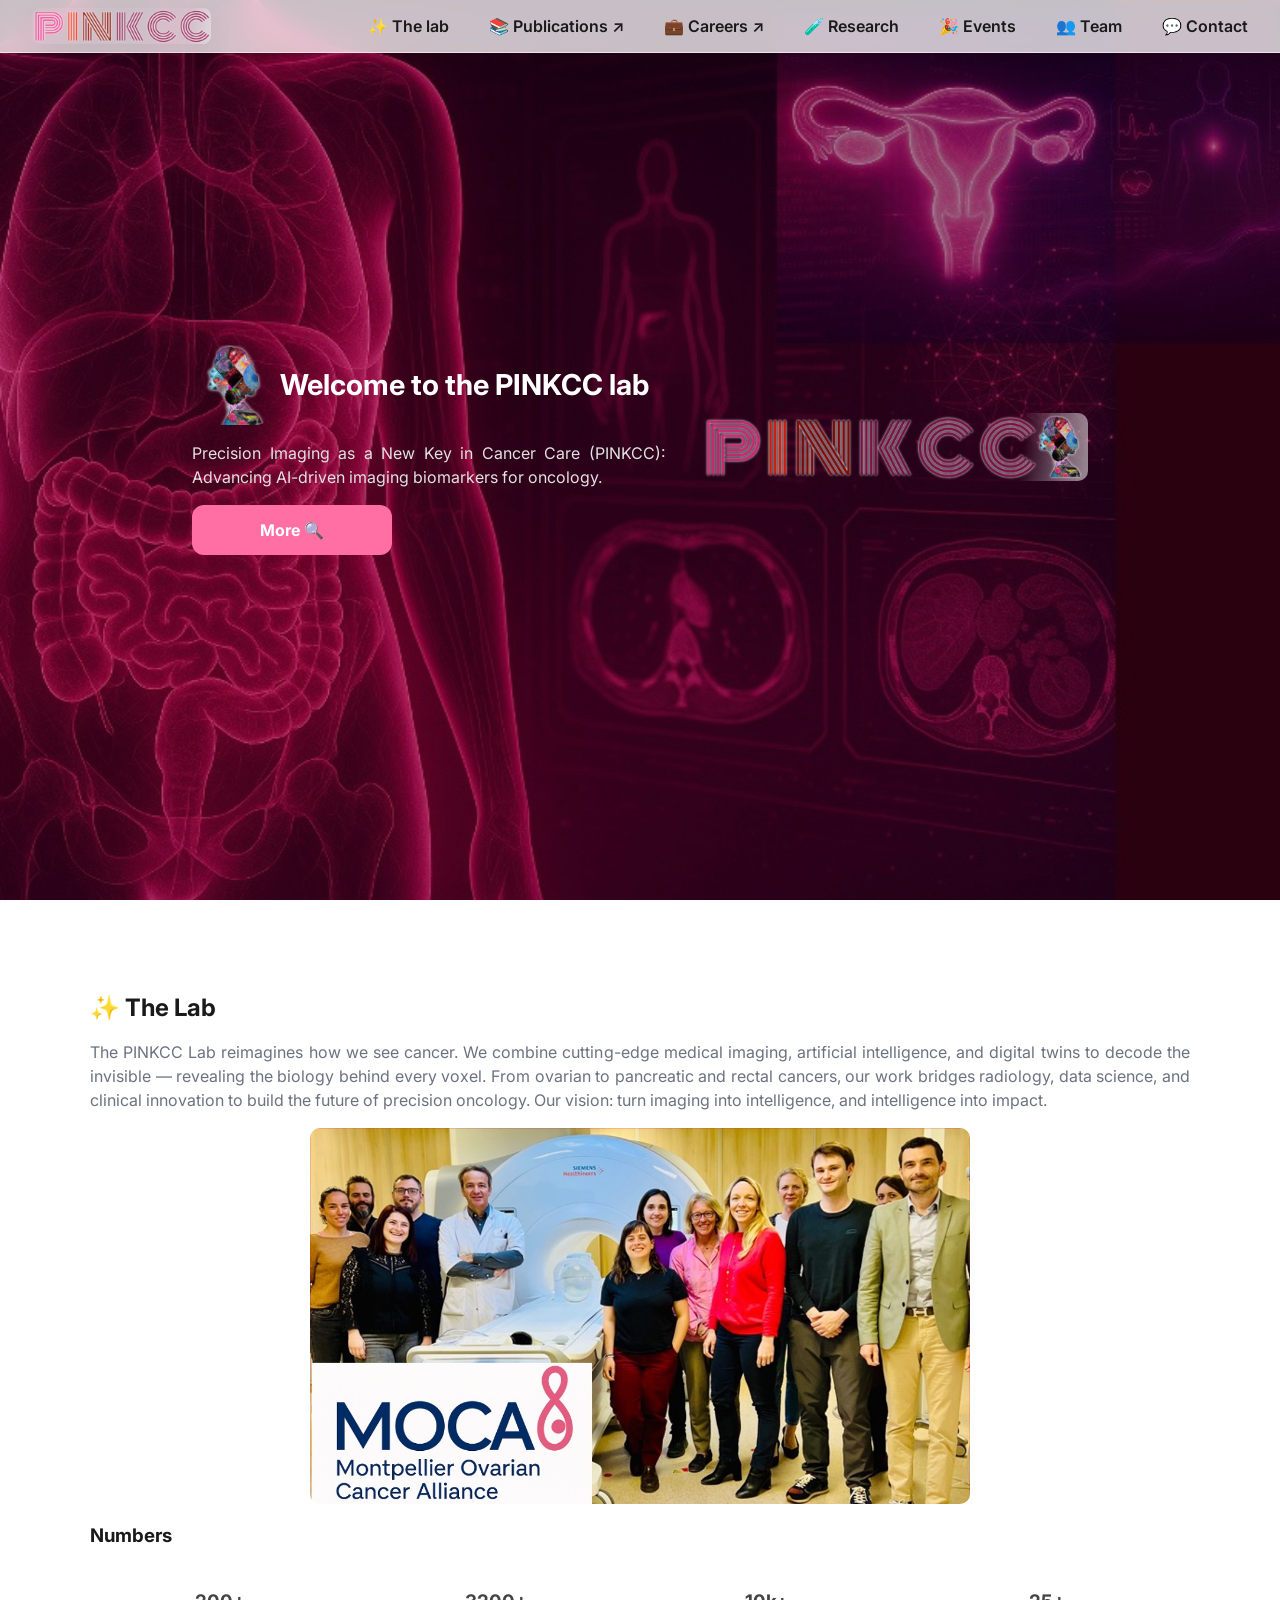
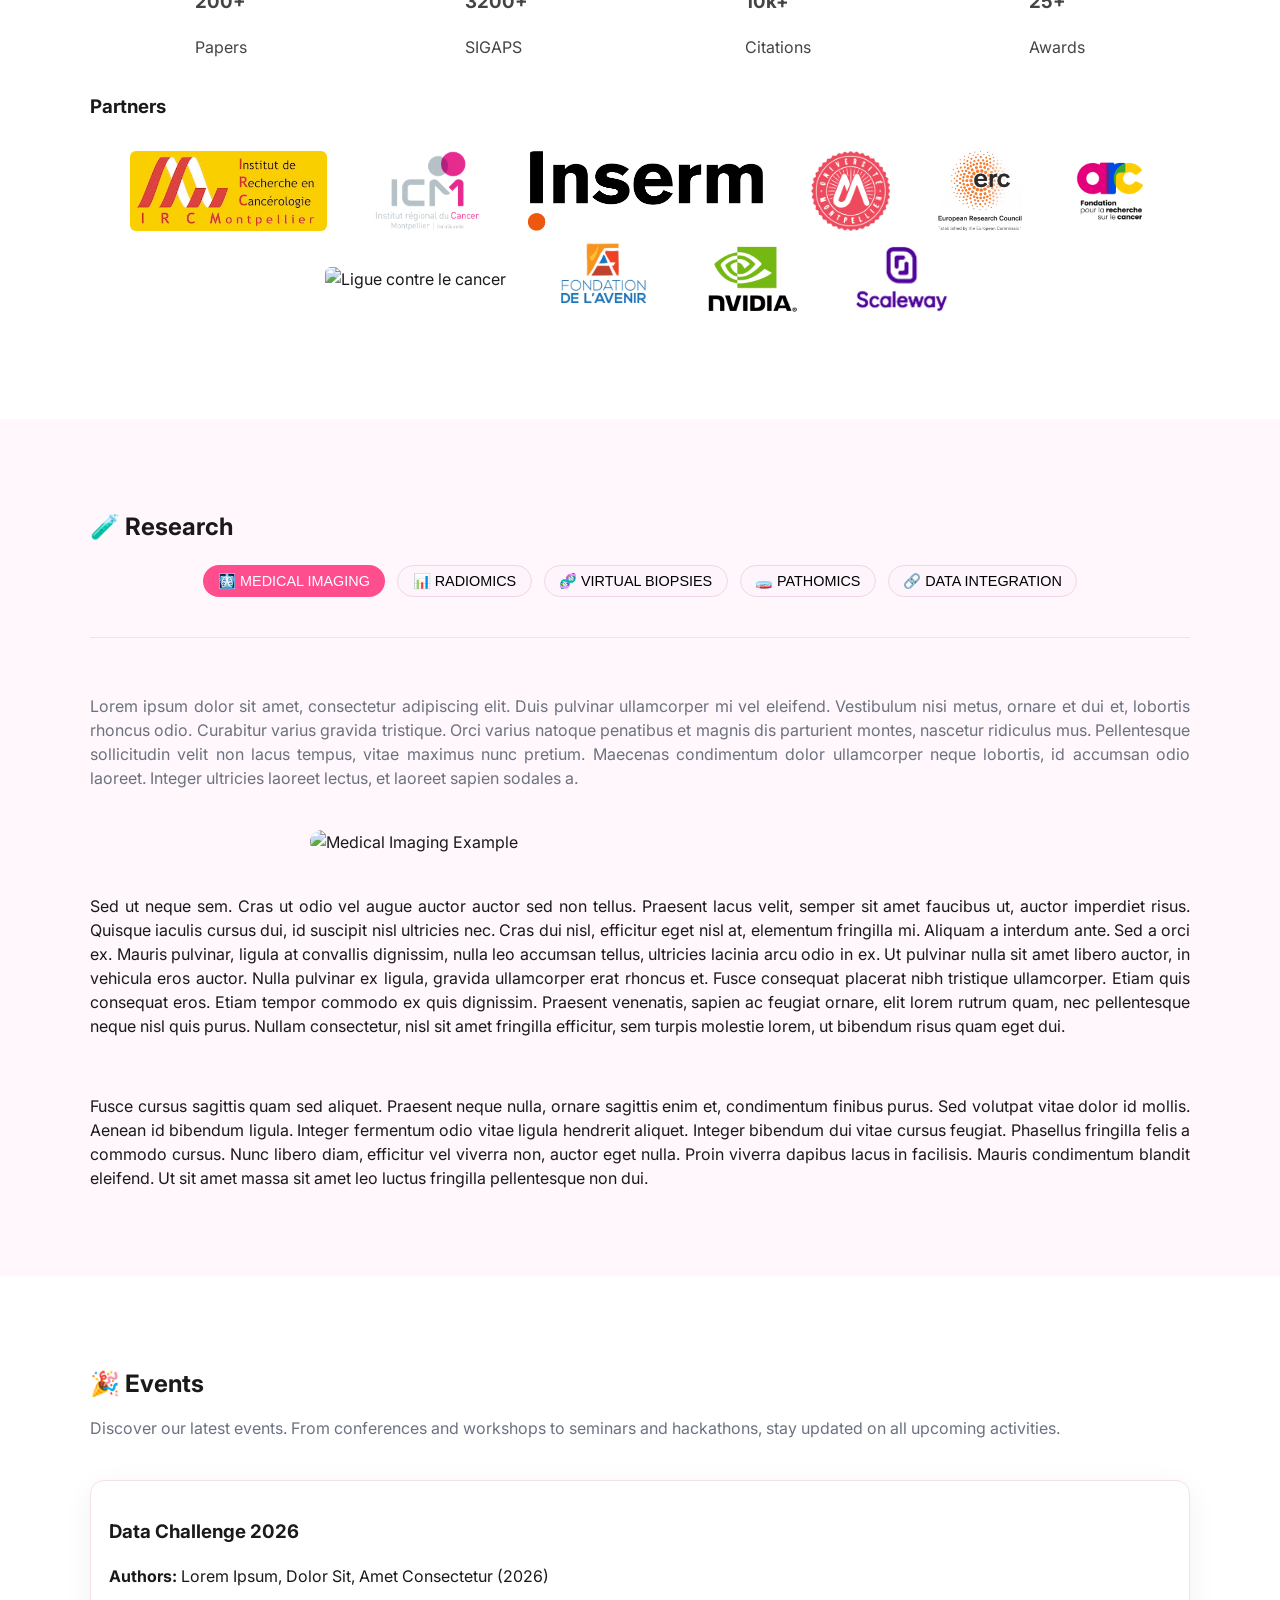
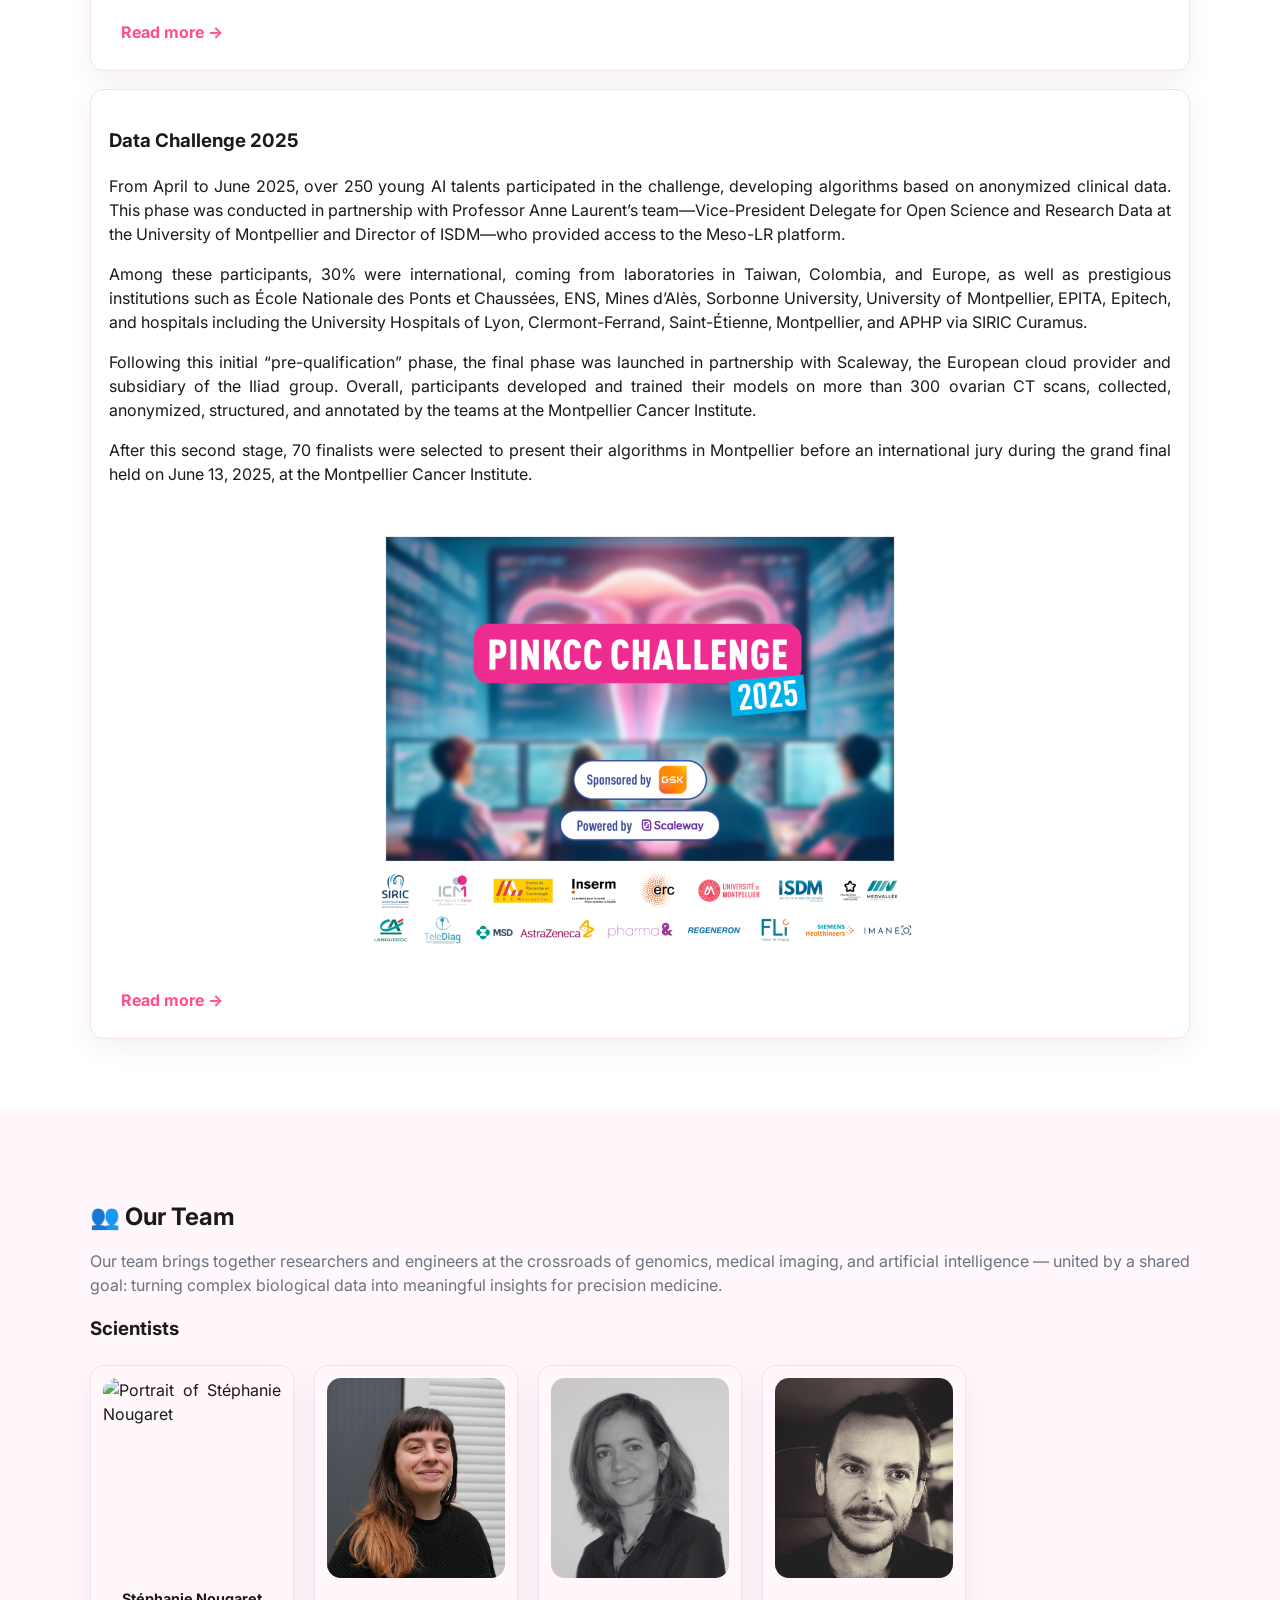
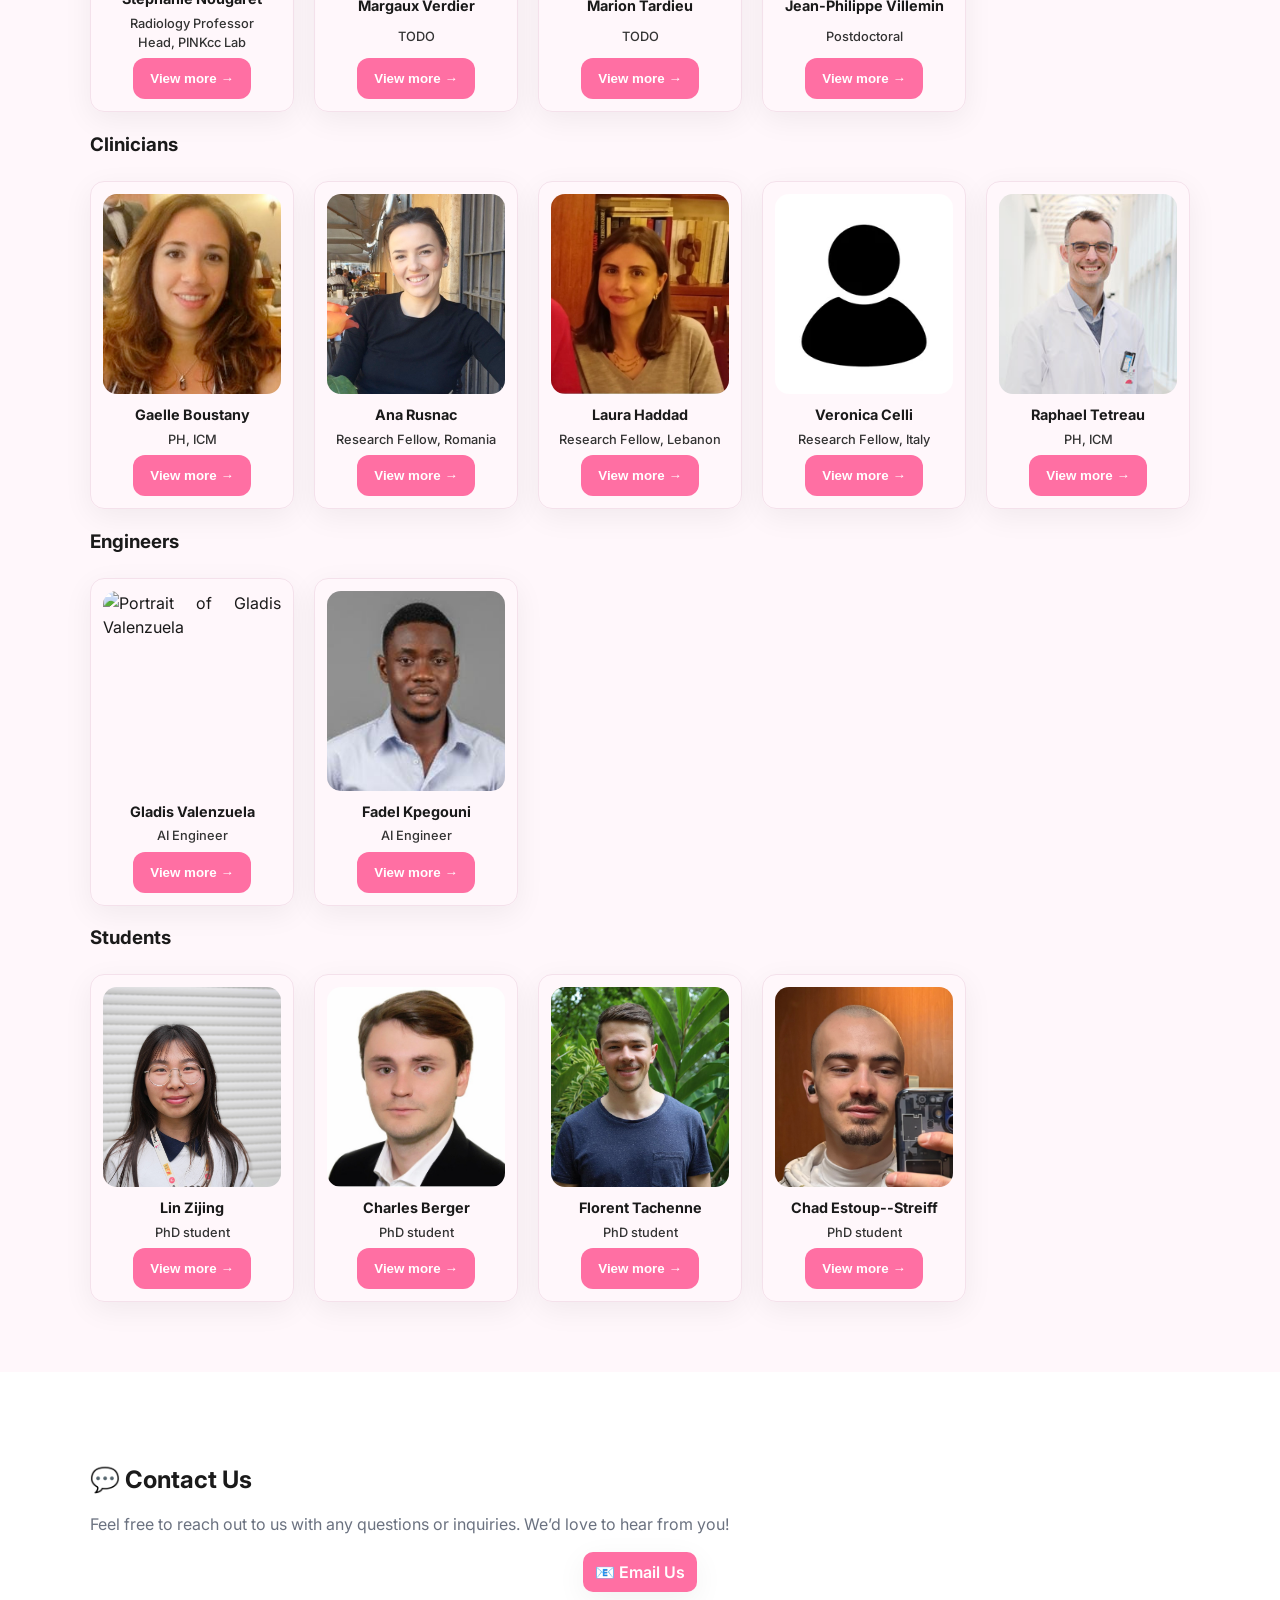
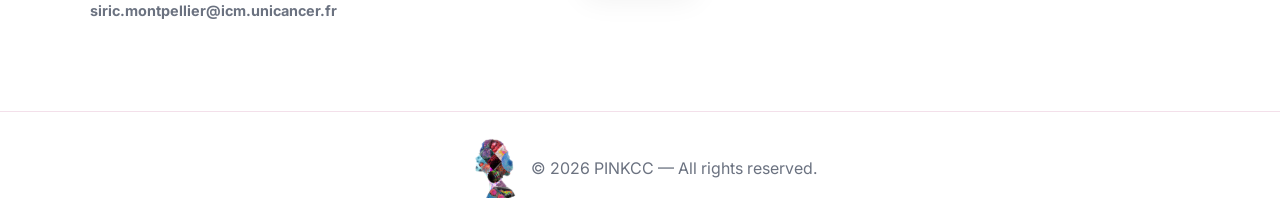
==== commit ee7d7e53: "WebSite upgrade" ====
--- a/src/index.html
+++ b/src/index.html
@@ -26,21 +26,25 @@
             <input id="nav-toggle" type="checkbox" aria-label="Open menu" />
             <label for="nav-toggle" class="burger" aria-hidden="true"><span></span></label>
             <nav class="nav">
+                <a href="#the-lab">✨ The lab</a>
+                <a target="_blank"
+                    href="https://www.notion.so/2a7b1f338a7f800ebd79ea83d8d777af?v=2a7b1f338a7f80129fbf000c3eabb116&source=pinkcc_website">
+                    📚 Publications ↗</a>
+                <a target="_blank"
+                    href="https://www.notion.so/Careers-2a7b1f338a7f8043928ece398769c497?source=pinkcc_website">
+                    💼 Careers ↗</a>
+                <a href="#works">🧪 Research</a>
+                <a href="#events">🎉 Events</a>
                 <a href="#team">👥 Team</a>
-                <a href="#works">🧪 Research</a>
-                <a href="https://www.notion.so/Publications-2a7b1f338a7f807b9e14d9d6095b4224?source=copy_link">📚
-                    Publications</a>
-                <a href="#events">🎉 Events</a>
                 <a href="#contact">💬 Contact</a>
-                <a href="https://www.notion.so/Careers-2a7b1f338a7f8043928ece398769c497?source=copy_link">💼 Careers</a>
             </nav>
         </div>
-        <a class="banner centered" href="https://google.fr">
+        <!-- <a class="banner centered" href="https://google.fr">
             <h3
                 data-text="🎉 DATA CHALLENGE: Ovarian cancer data challenge from 07 september 2026 to 29 august 2026 🏆">
                 🎉 DATA CHALLENGE: Ovarian cancer data challenge from 07 september 2026 to 29 august 2026 🏆
             </h3>
-        </a>
+        </a> -->
     </header>
 
     <!-- MARK: Hero -->
@@ -58,9 +62,10 @@
                     Precision Imaging as a New Key in Cancer Care (PINKCC): Advancing AI-driven imaging biomarkers for
                     oncology.
                 </p>
-                <div class="hero-actions">
-                    <a href="#works" class="btn primary">Explore our work 🚀</a>
-                    <a href="#contact" class="btn ghost">Contact us 💬</a>
+                <div class="inline">
+                    <a href="#the-lab" class="btn primary" style="min-width: 200px">More 🔍</a>
+                    <!-- <a href="#works" class="btn primary">Explore our research 🧪</a>
+                    <a href="#contact" class="btn ghost">Contact us 💬</a> -->
                 </div>
             </div>
             <div class="hero-media">
@@ -70,14 +75,63 @@
         </div>
     </section>
 
-    <div class="partners centered inline">
-        <img src="assets/img/ircm.png" alt="IRCM Logo" style="max-height: 80px; width: auto" />
-        <img src="assets/img/icm.png" alt="ICM Logo" style="max-height: 80px; width: auto" />
-        <img src="assets/img/inserm.png" alt="INSERM Logo" style="max-height: 80px; width: auto" />
-        <img src="assets/img/umontpellier.png" alt="University of Montpellier Logo"
-            style="max-height: 80px; width: auto" />
-        <img src="assets/img/erc.png" alt="ERC Logo" style="max-height: 80px; width: auto" />
-    </div>
+    <!-- MARK: The lab -->
+    <section class="section" aria-labelledby="The lab" id="the-lab">
+        <div class="container">
+            <h2>✨ The Lab</h2>
+            <p class="section-lead">
+                The PINKCC Lab reimagines how we see cancer. We combine cutting-edge medical imaging, artificial
+                intelligence, and digital twins to decode the invisible — revealing the biology behind every voxel. From
+                ovarian to pancreatic and rectal cancers, our work bridges radiology, data science, and clinical
+                innovation to build the future of precision oncology. Our vision: turn imaging into intelligence, and
+                intelligence into impact.
+            </p>
+
+            <div class="centered">
+                <img src="assets/img/moca.jpeg" alt="Photo of the PINKCC Lab"
+                    style="max-width: 60%; height: auto; border-radius: 10px;" />
+            </div>
+            <div>
+                <h3>Numbers</h3>
+                <div class="hero-stats inline">
+                    <div class="stat">
+                        <h3>200+</h3>
+                        <p>Papers</p>
+                    </div>
+                    <div class="stat">
+                        <h3>3200+</h3>
+                        <p>SIGAPS</p>
+                    </div>
+                    <div class="stat">
+                        <h3>10k+</h3>
+                        <p>Citations</p>
+                    </div>
+                    <div class="stat">
+                        <h3>25+</h3>
+                        <p>Awards</p>
+                    </div>
+                </div>
+            </div>
+
+            <h3>Partners</h3>
+            <div class="partners centered inline">
+                <img src="assets/img/logo/ircm.png" alt="IRCM Logo" style="max-height: 80px; width: auto" />
+                <img src="assets/img/logo/icm.png" alt="ICM Logo" style="max-height: 80px; width: auto" />
+                <img src="assets/img/logo/inserm.png" alt="INSERM Logo" style="max-height: 80px; width: auto" />
+                <img src="assets/img/logo/umontpellier.png" alt="University of Montpellier Logo"
+                    style="max-height: 80px; width: auto" />
+                <img src="assets/img/logo/erc.png" alt="ERC Logo" style="max-height: 80px; width: auto" />
+                <img src="assets/img/logo/arc.png" alt="Fondation pour la recherche du cancer"
+                    style="max-height: 80px; width: auto" />
+                <img src="assets/img/logo/ligue.png" alt="Ligue contre le cancer"
+                    style="max-height: 80px; width: auto" />
+                <img src="assets/img/logo/fondation_avenir.webp" alt="Fondation Avenir"
+                    style="max-height: 80px; width: auto" />
+                <img src="assets/img/logo/nvidia.png" alt="NVIDIA Logo" style="max-height: 80px; width: auto" />
+                <img src="assets/img/logo/scaleway.png" alt="Scaleway Logo" style="max-height: 80px; width: auto" />
+            </div>
+        </div>
+    </section>
 
     <!-- MARK: Works -->
     <!-- MARK: Works -->
@@ -273,7 +327,7 @@
     </section>
 
     <!-- MARK: Events -->
-    <section class="section alt" id="events" aria-labelledby="events-title">
+    <section class="section" id="events" aria-labelledby="events-title">
         <div class="container">
             <h2 id="events-title">🎉 Events</h2>
             <p class="section-lead">
@@ -296,23 +350,35 @@
                     <li>
                         <h3>Data Challenge 2025</h3>
                         <p>
-                            <strong>Authors:</strong> Lorem Ipsum, Dolor Sit, Amet Consectetur
-                            (2025)
-                        </p>
-                        <p class="muted">
-                            Play to win prizes and recognition by participating in our 2025 Data Challenge! Tackle
-                            real-world problems using cutting-edge datasets and innovative techniques. Whether you're a
-                            seasoned data scientist or a curious beginner, this challenge offers an exciting opportunity
-                            to
-                            showcase your skills, collaborate with peers, and contribute to impactful solutions. Don't
-                            miss
-                            out on the chance to make a difference and elevate your data science journey!
+                            From April to June 2025, over 250 young AI talents participated in the challenge, developing
+                            algorithms based on anonymized clinical data. This phase was conducted in partnership
+                            with Professor Anne Laurent’s team—Vice-President Delegate for Open Science and Research
+                            Data at the University of Montpellier and Director of ISDM—who provided access to the
+                            Meso-LR platform.</p>
+                        <p>
+                            Among these participants, 30% were international, coming from laboratories in Taiwan,
+                            Colombia, and Europe, as well as prestigious institutions such as École Nationale des Ponts
+                            et Chaussées, ENS, Mines d’Alès, Sorbonne University, University of Montpellier, EPITA,
+                            Epitech, and hospitals including the University Hospitals of Lyon, Clermont-Ferrand,
+                            Saint-Étienne, Montpellier, and APHP via SIRIC Curamus.</p>
+                        <p>
+                            Following this initial “pre-qualification” phase, the final phase was launched in
+                            partnership with Scaleway, the European cloud provider and subsidiary of the Iliad group.
+                            Overall, participants developed and trained their models on more than 300 ovarian CT scans,
+                            collected, anonymized, structured, and annotated by the teams at the Montpellier Cancer
+                            Institute.</p>
+                        <p>
+                            After this second stage, 70 finalists were selected to present their algorithms in
+                            Montpellier before an international jury during the grand final held on June 13, 2025, at
+                            the Montpellier Cancer Institute.
+
                         </p>
                         <div class="centered">
                             <img src="assets/img/events/pinkcc2025.png" alt="Data Challenge 2025 Banner"
                                 style="width:600px; height:auto; border-radius:10px; margin-bottom:20px;" />
                         </div>
-                        <a href="#" class="link">Read more →</a>
+                        <a target="_blank" href="https://montpellier-cancer.com/pinkcc-challenge-2025/"
+                            class="link">Read more →</a>
                     </li>
                 </ol>
             </div>
@@ -487,7 +553,7 @@
     </section>
 
     <!-- MARK: Contact -->
-    <section class="section alt" id="contact" aria-labelledby="contact-title">
+    <section class="section" id="contact" aria-labelledby="contact-title">
         <div class="container">
             <h2 id="contact-title">💬 Contact Us</h2>
             <p class="section-lead">
--- a/src/assets/css/style.css
+++ b/src/assets/css/style.css
@@ -240,15 +240,12 @@
   line-height: 1.12;
   margin: 0.2em 0;
   color: white;
+  text-align: left;
+
 }
 .sub {
   color: rgb(226, 226, 226);
   max-width: 60ch;
-}
-.hero-actions {
-  display: flex;
-  gap: 12px;
-  margin: 18px 0 8px;
 }
 .hero-stats {
   display: flex;
@@ -273,6 +270,7 @@
 }
 
 .btn {
+  text-align: center;
   display: inline-block;
   padding: 12px 16px;
   border-radius: 12px;
@@ -302,7 +300,7 @@
   padding: 70px 20px;
   background: var(--alt);
 }
-.section.alt {
+.section:nth-child(odd) {
   background: none;
 }
 .container {
@@ -322,9 +320,6 @@
   grid-template-columns: repeat(3, 1fr);
 }
 @media (max-width: 960px) {
-  .hero {
-    margin-top: 100px;
-  }
   .grid.cards {
     grid-template-columns: repeat(2, 1fr);
   }
@@ -525,6 +520,7 @@
 
 .inline {
   display: flex;
+  flex-wrap: wrap;
   flex-direction: row;
   align-items: center;
   gap: 8px;
@@ -552,12 +548,12 @@
     width: 80%;
   }
 
-  .inline {
-    flex-direction: column;
-  }
-
   p,
   li {
     font-size: 0.8rem;
   }
 }
+
+.hero-stats {
+  justify-content: space-around;
+}
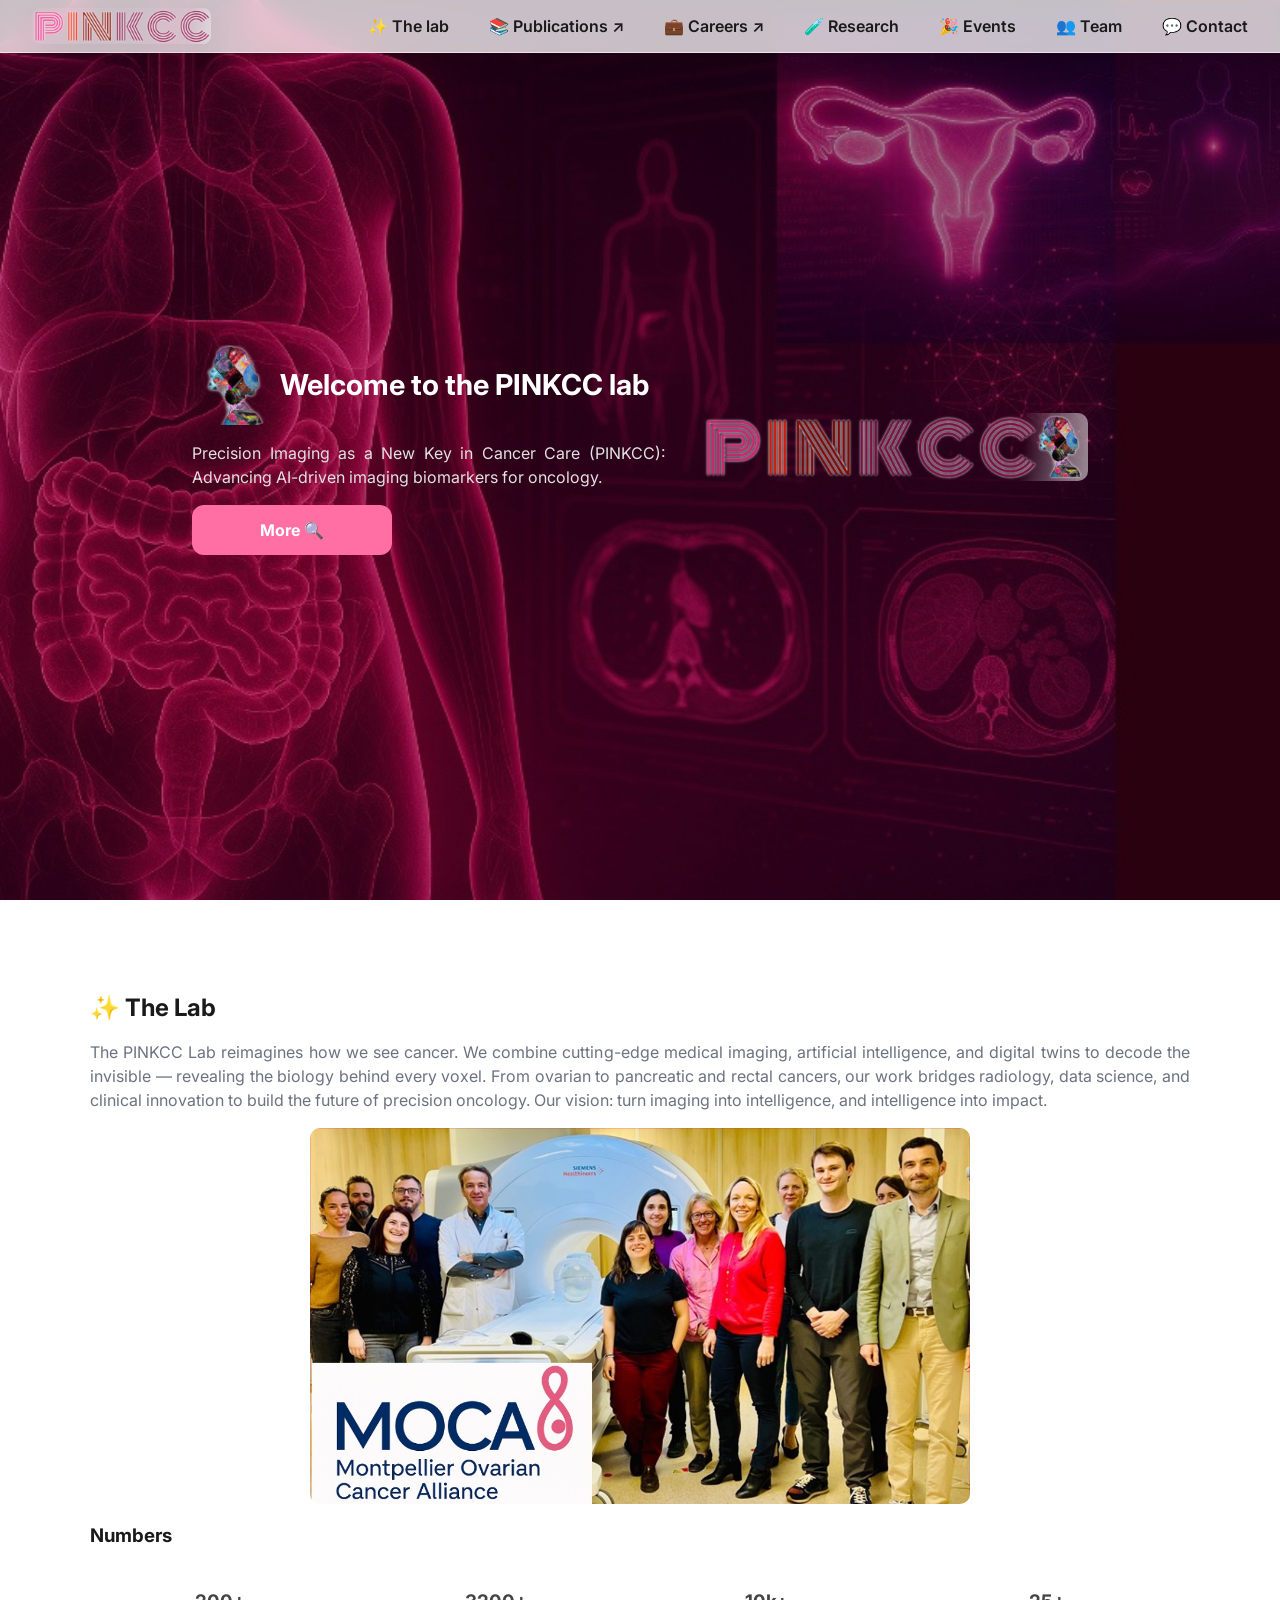
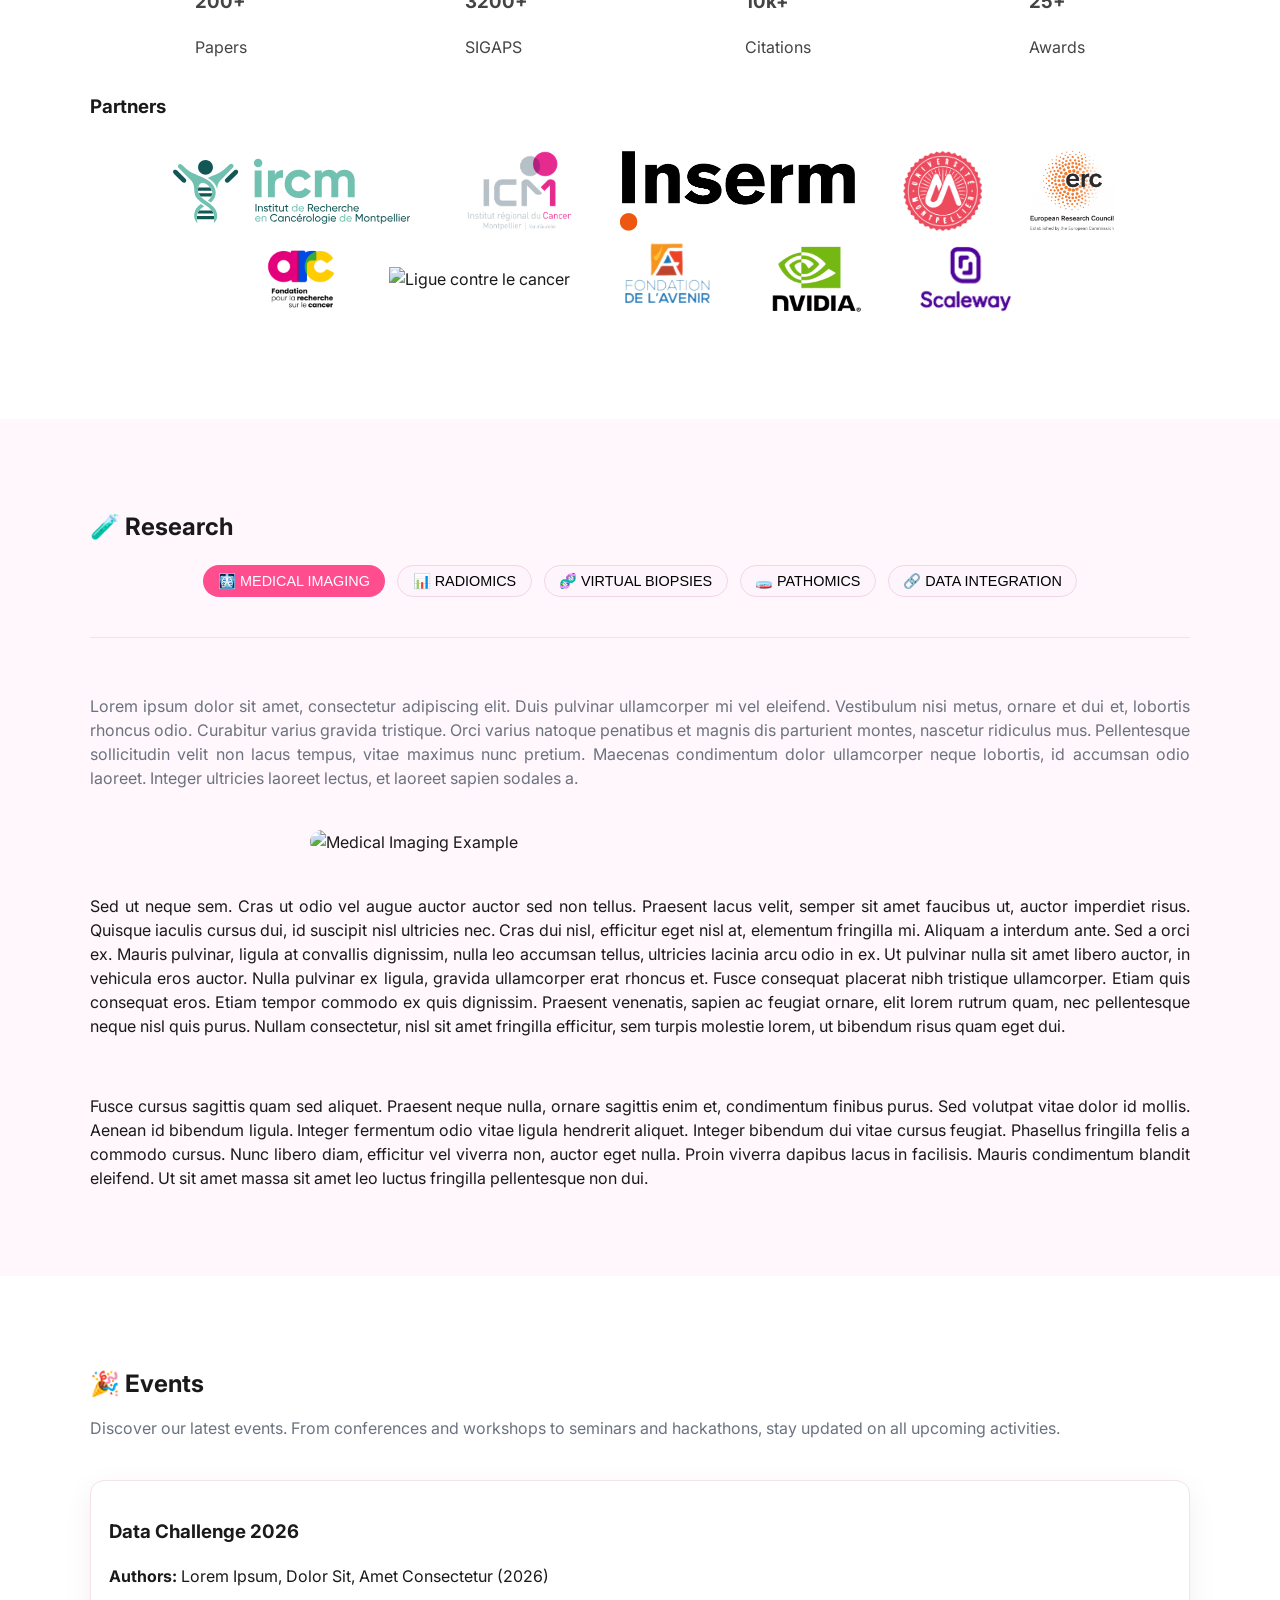
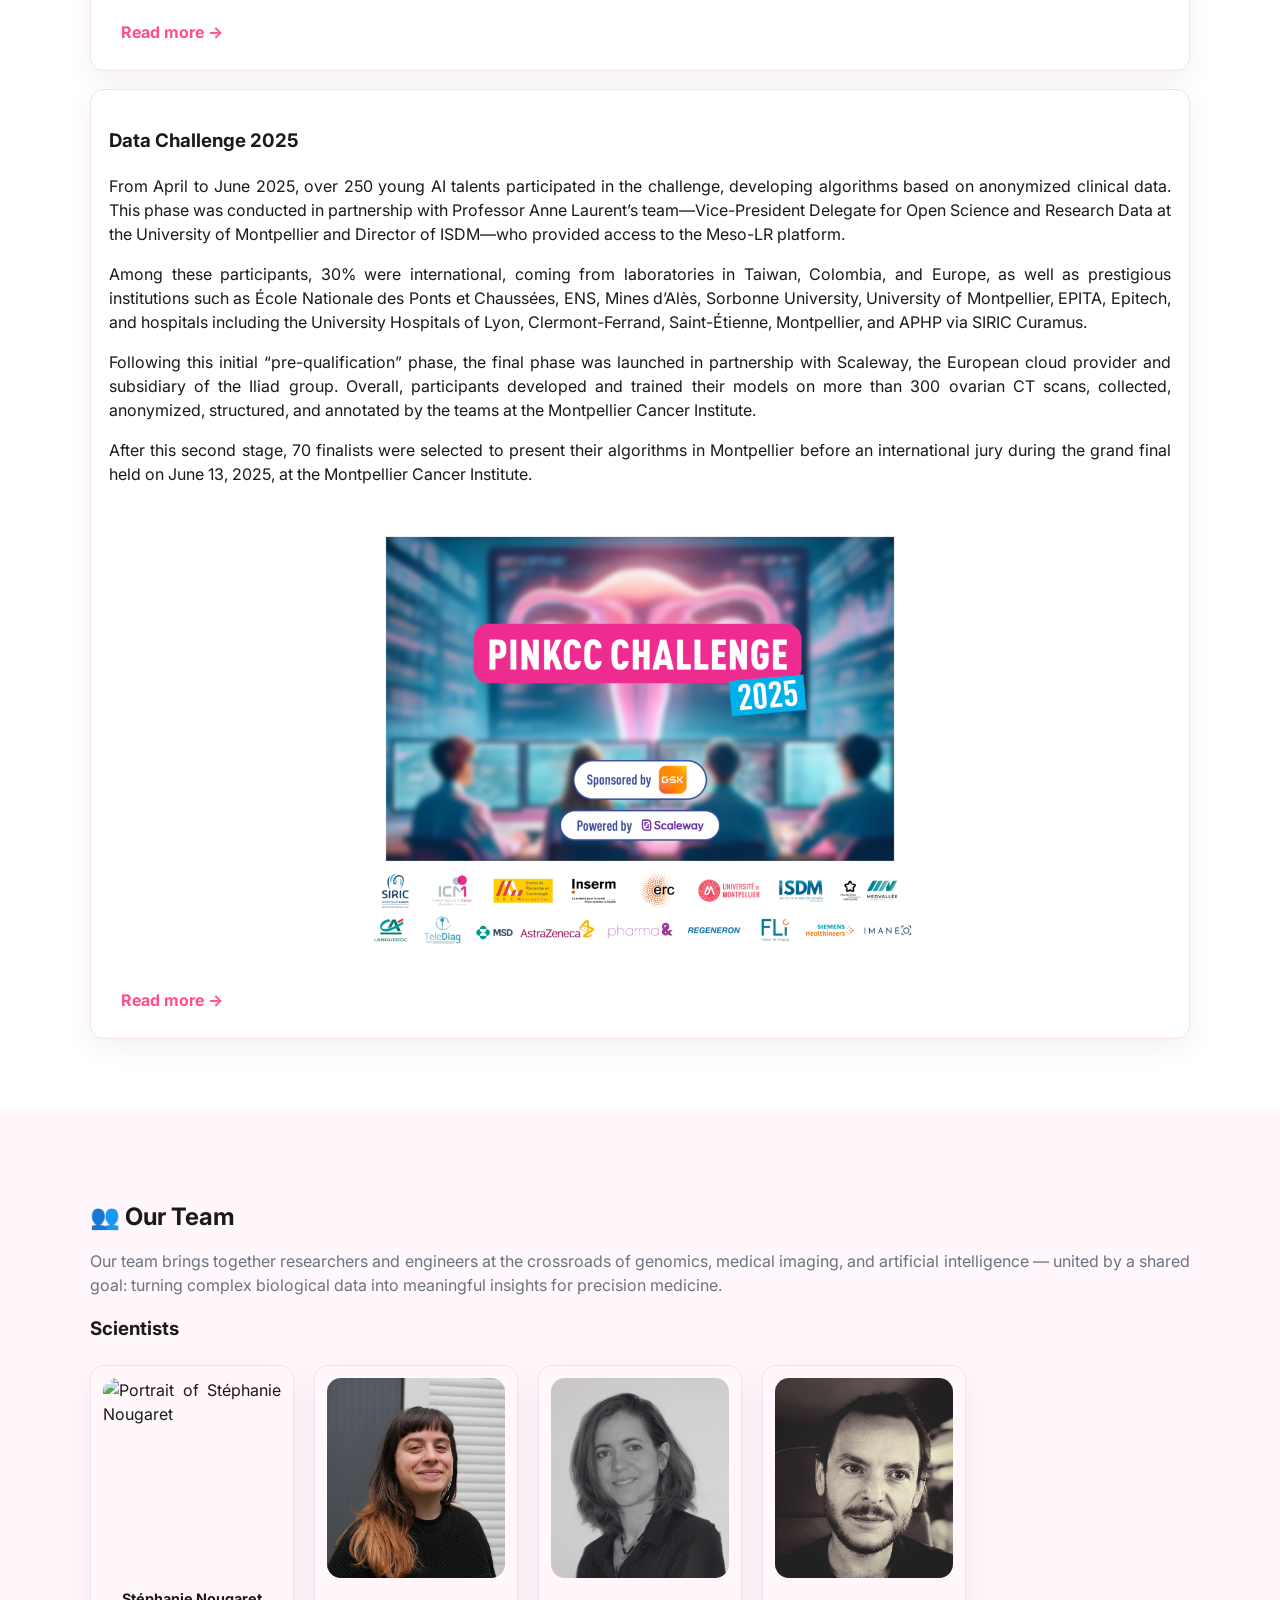
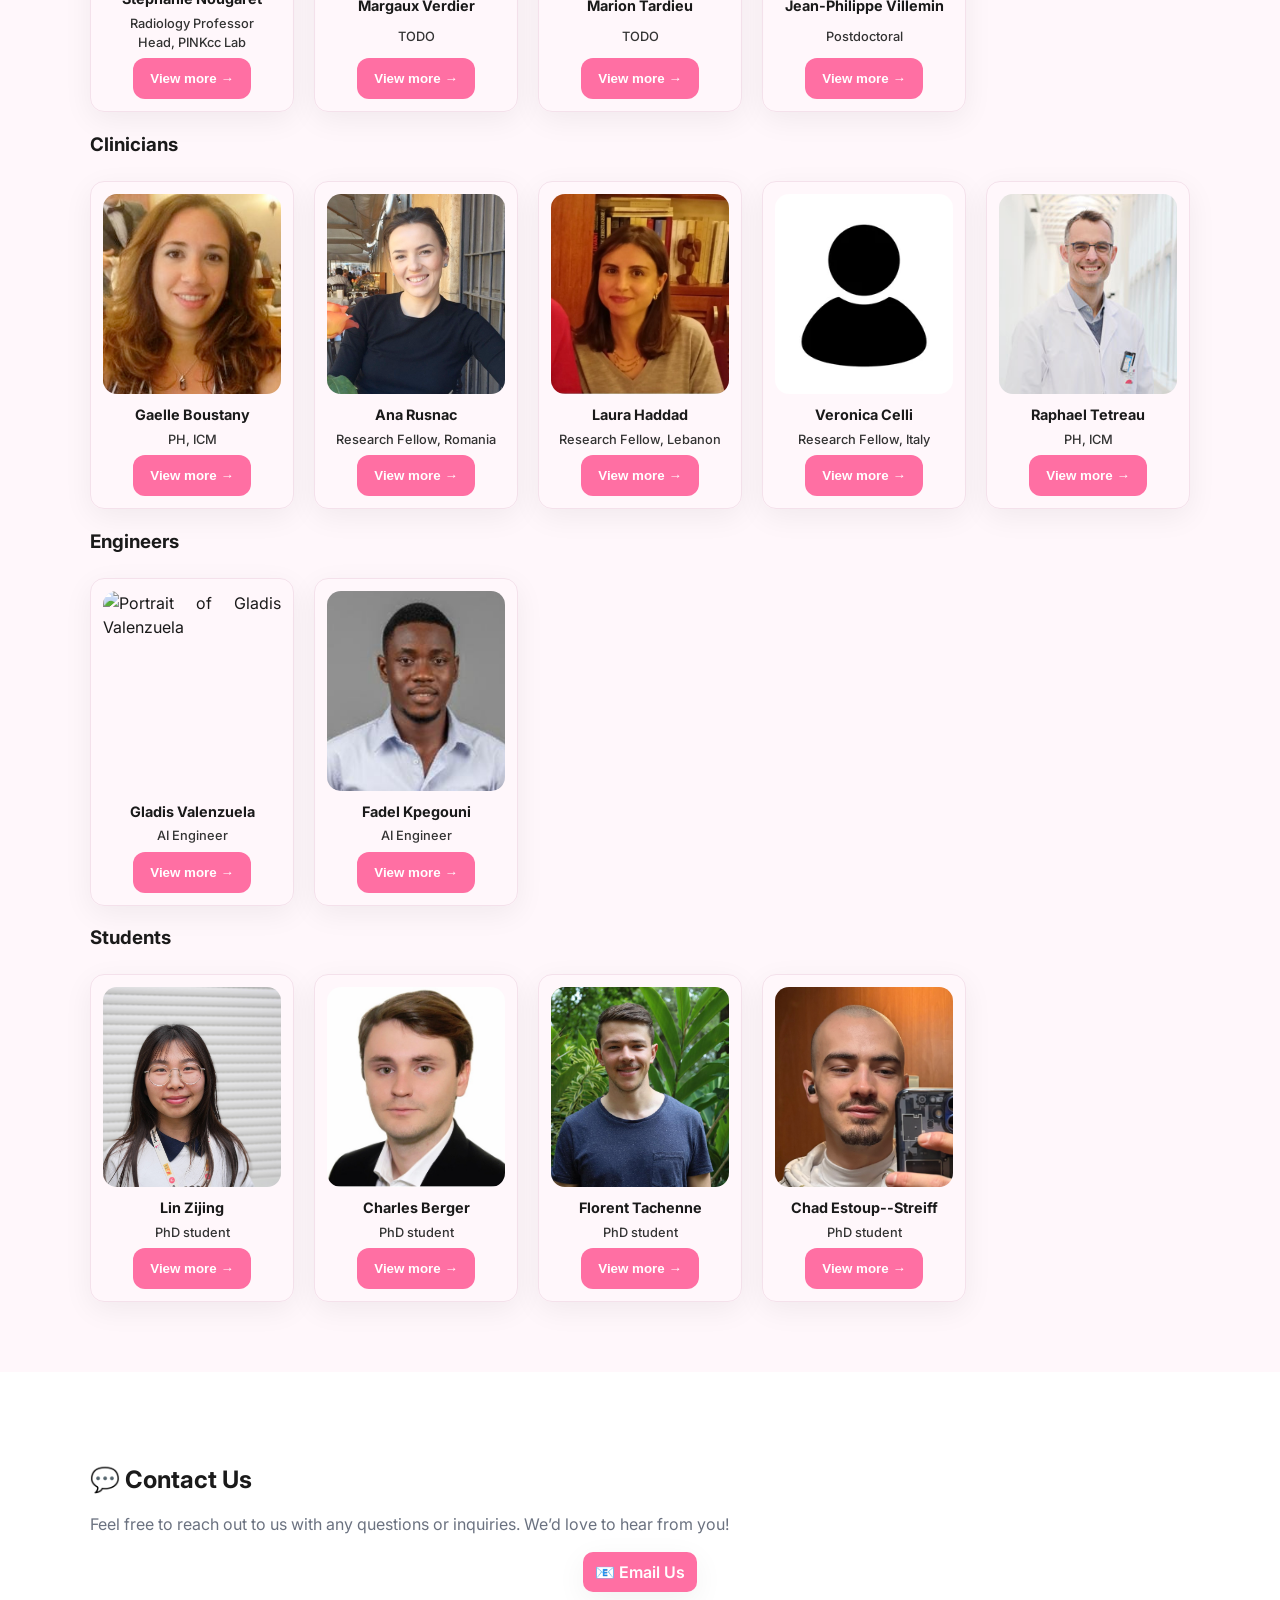
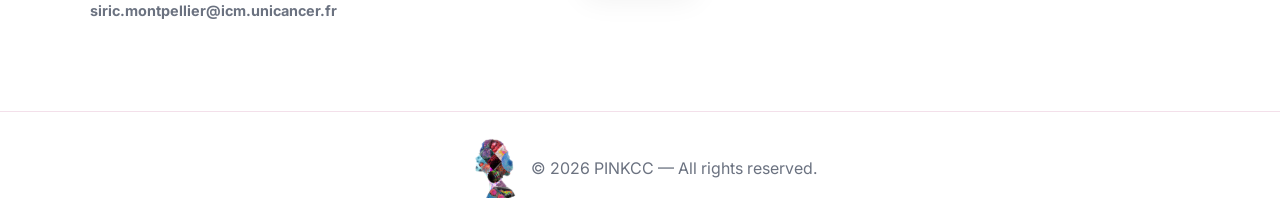
==== commit 4a5f3b48: "Partner logo update" ====
--- a/src/index.html
+++ b/src/index.html
@@ -115,7 +115,7 @@
 
             <h3>Partners</h3>
             <div class="partners centered inline">
-                <img src="assets/img/logo/ircm.png" alt="IRCM Logo" style="max-height: 80px; width: auto" />
+                <img src="assets/img/logo/ircm.svg" alt="IRCM Logo" style="max-height: 80px; width: auto" />
                 <img src="assets/img/logo/icm.png" alt="ICM Logo" style="max-height: 80px; width: auto" />
                 <img src="assets/img/logo/inserm.png" alt="INSERM Logo" style="max-height: 80px; width: auto" />
                 <img src="assets/img/logo/umontpellier.png" alt="University of Montpellier Logo"
--- a/src/assets/css/style.css
+++ b/src/assets/css/style.css
@@ -19,7 +19,6 @@
 }
 html {
   scroll-behavior: smooth;
-  scroll-padding-top: 80px;
 }
 body {
   margin: 0;
@@ -266,7 +265,7 @@
 }
 .partners>img {
   margin: 0 20px;
-  border-radius: 6px;
+  border-radius: 0;
 }
 
 .btn {
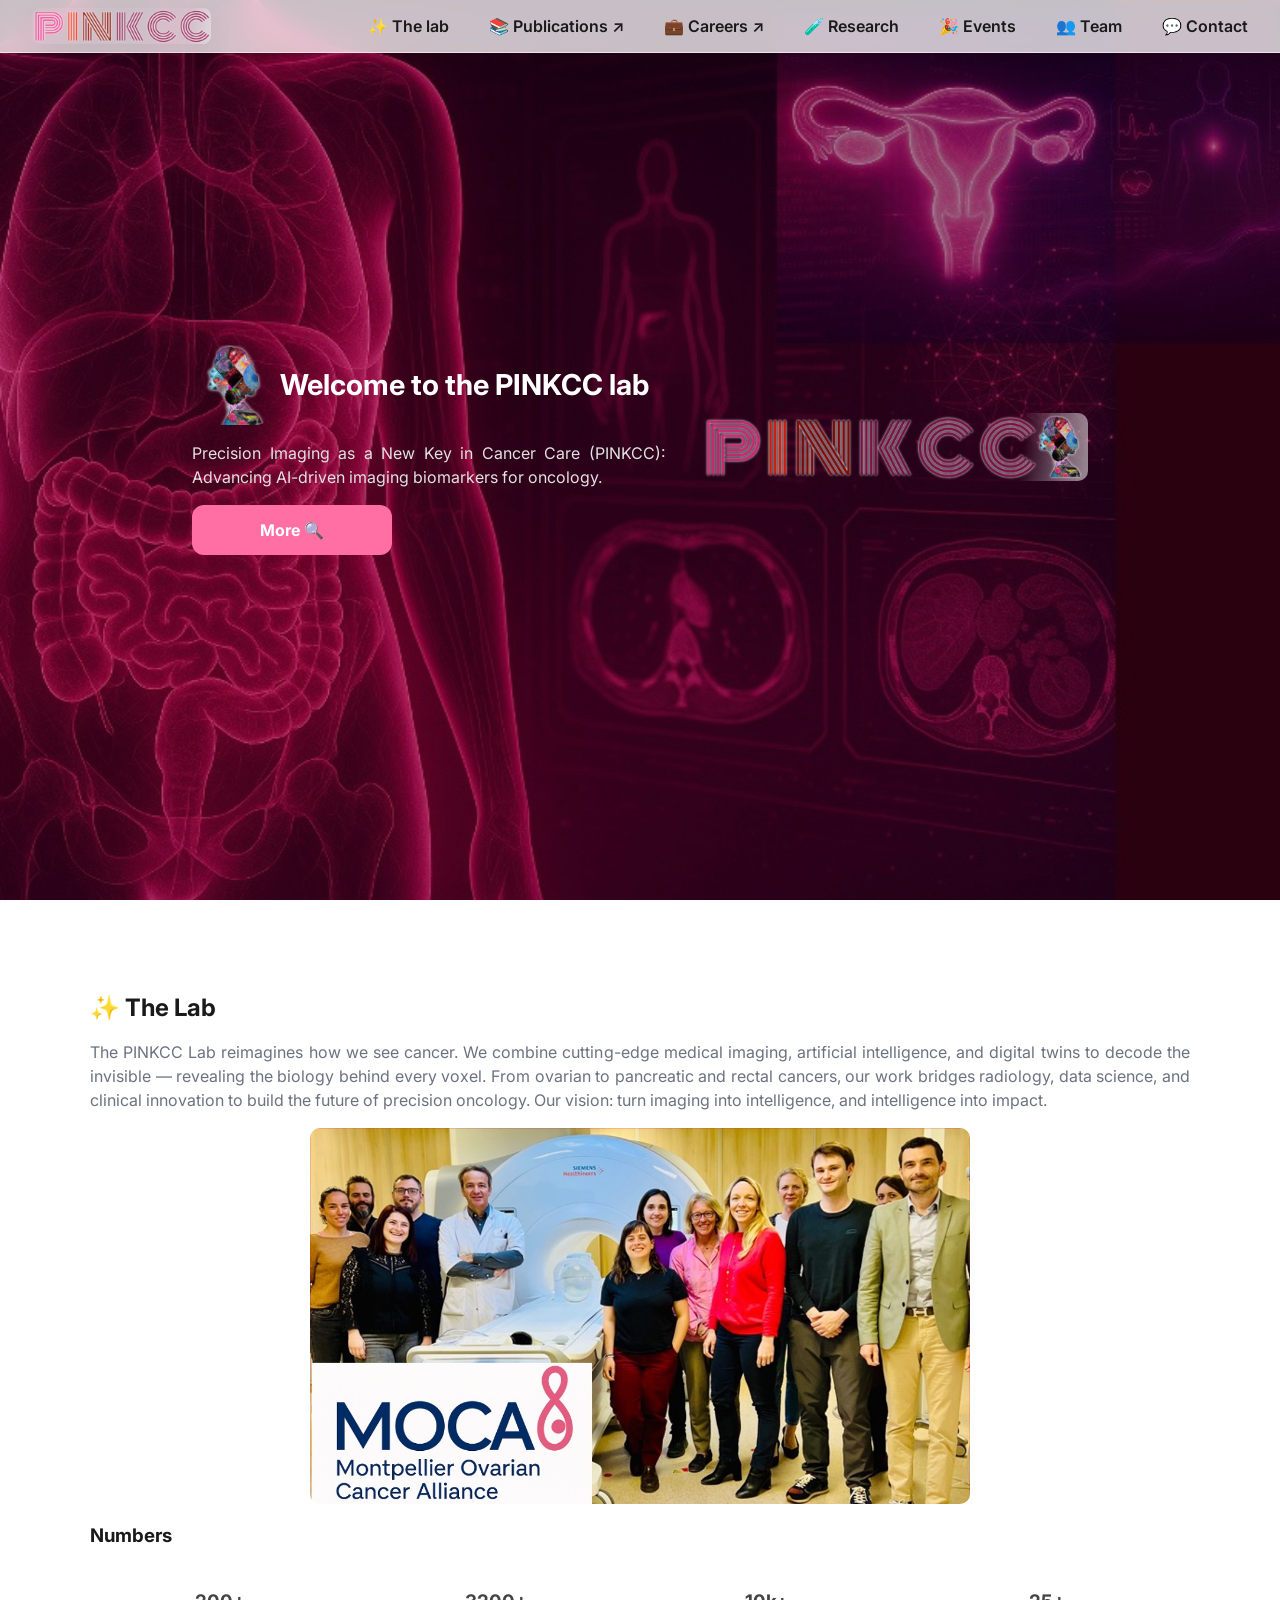
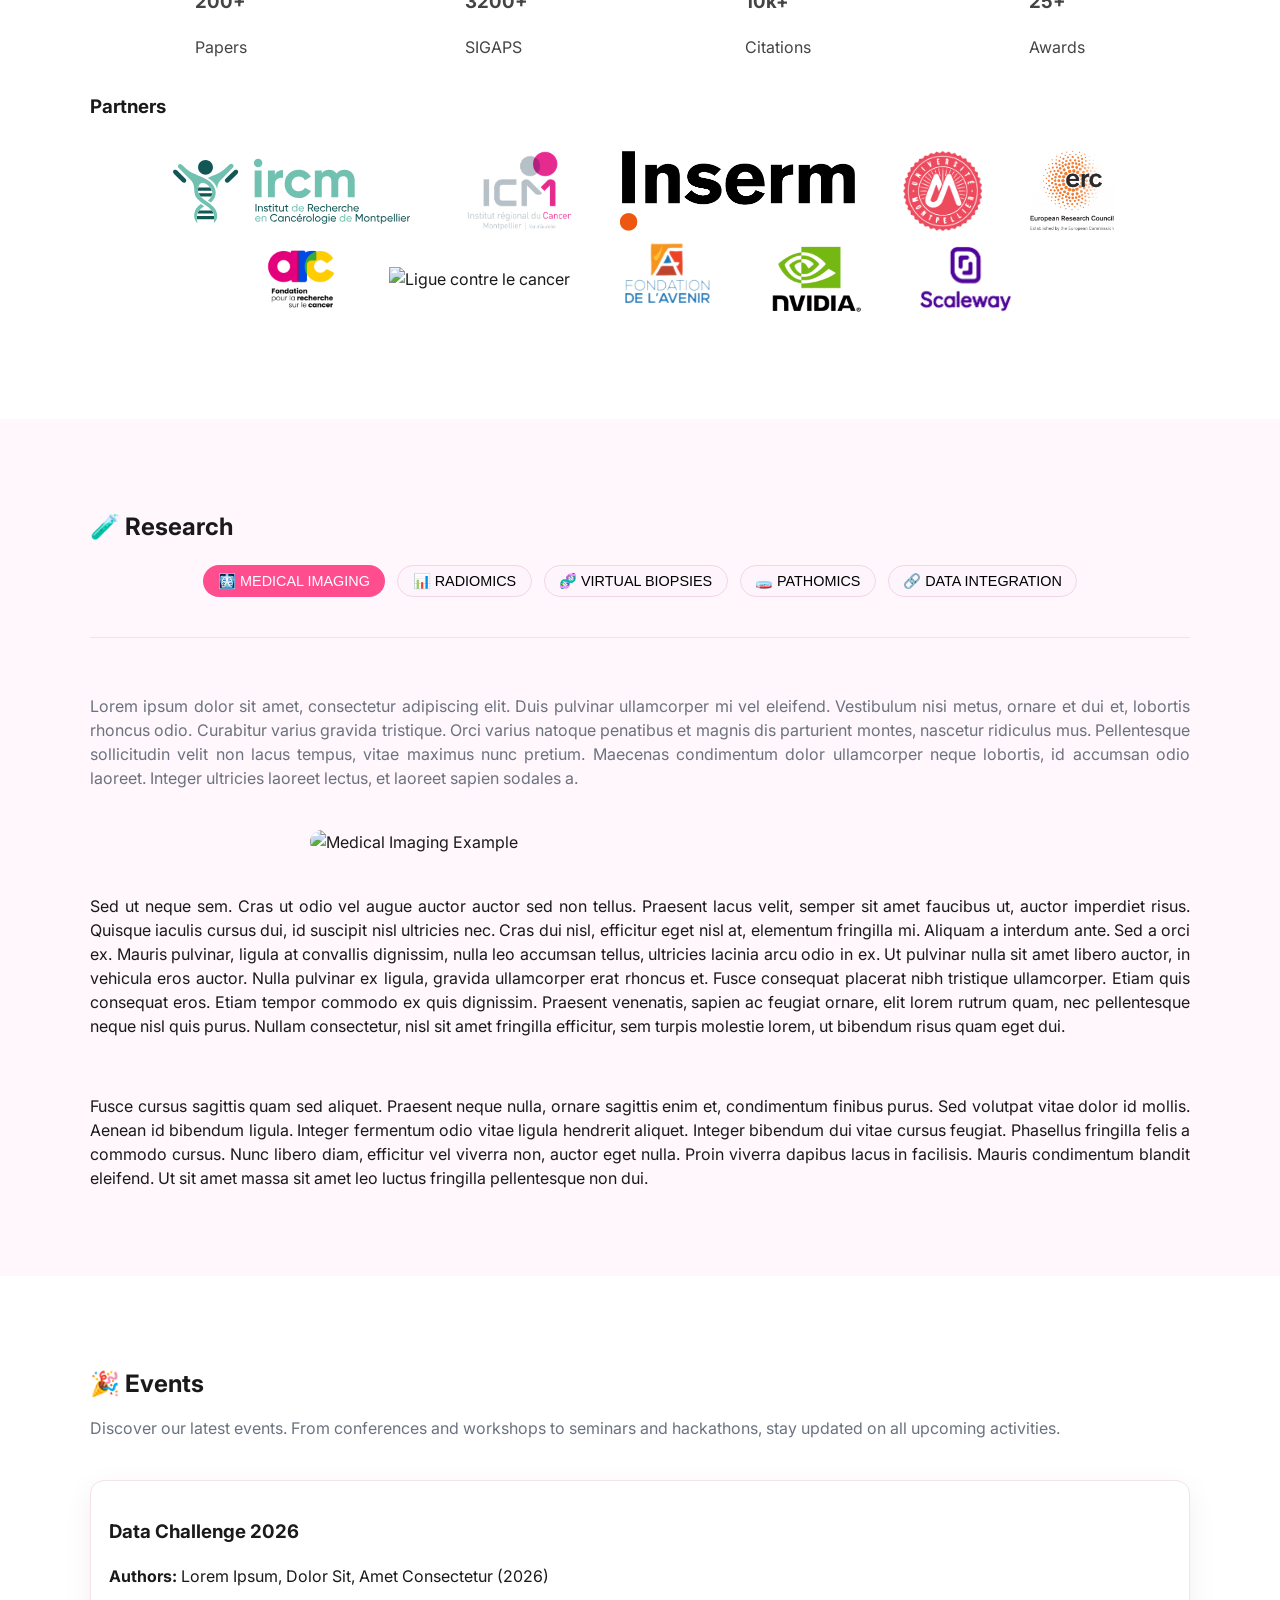
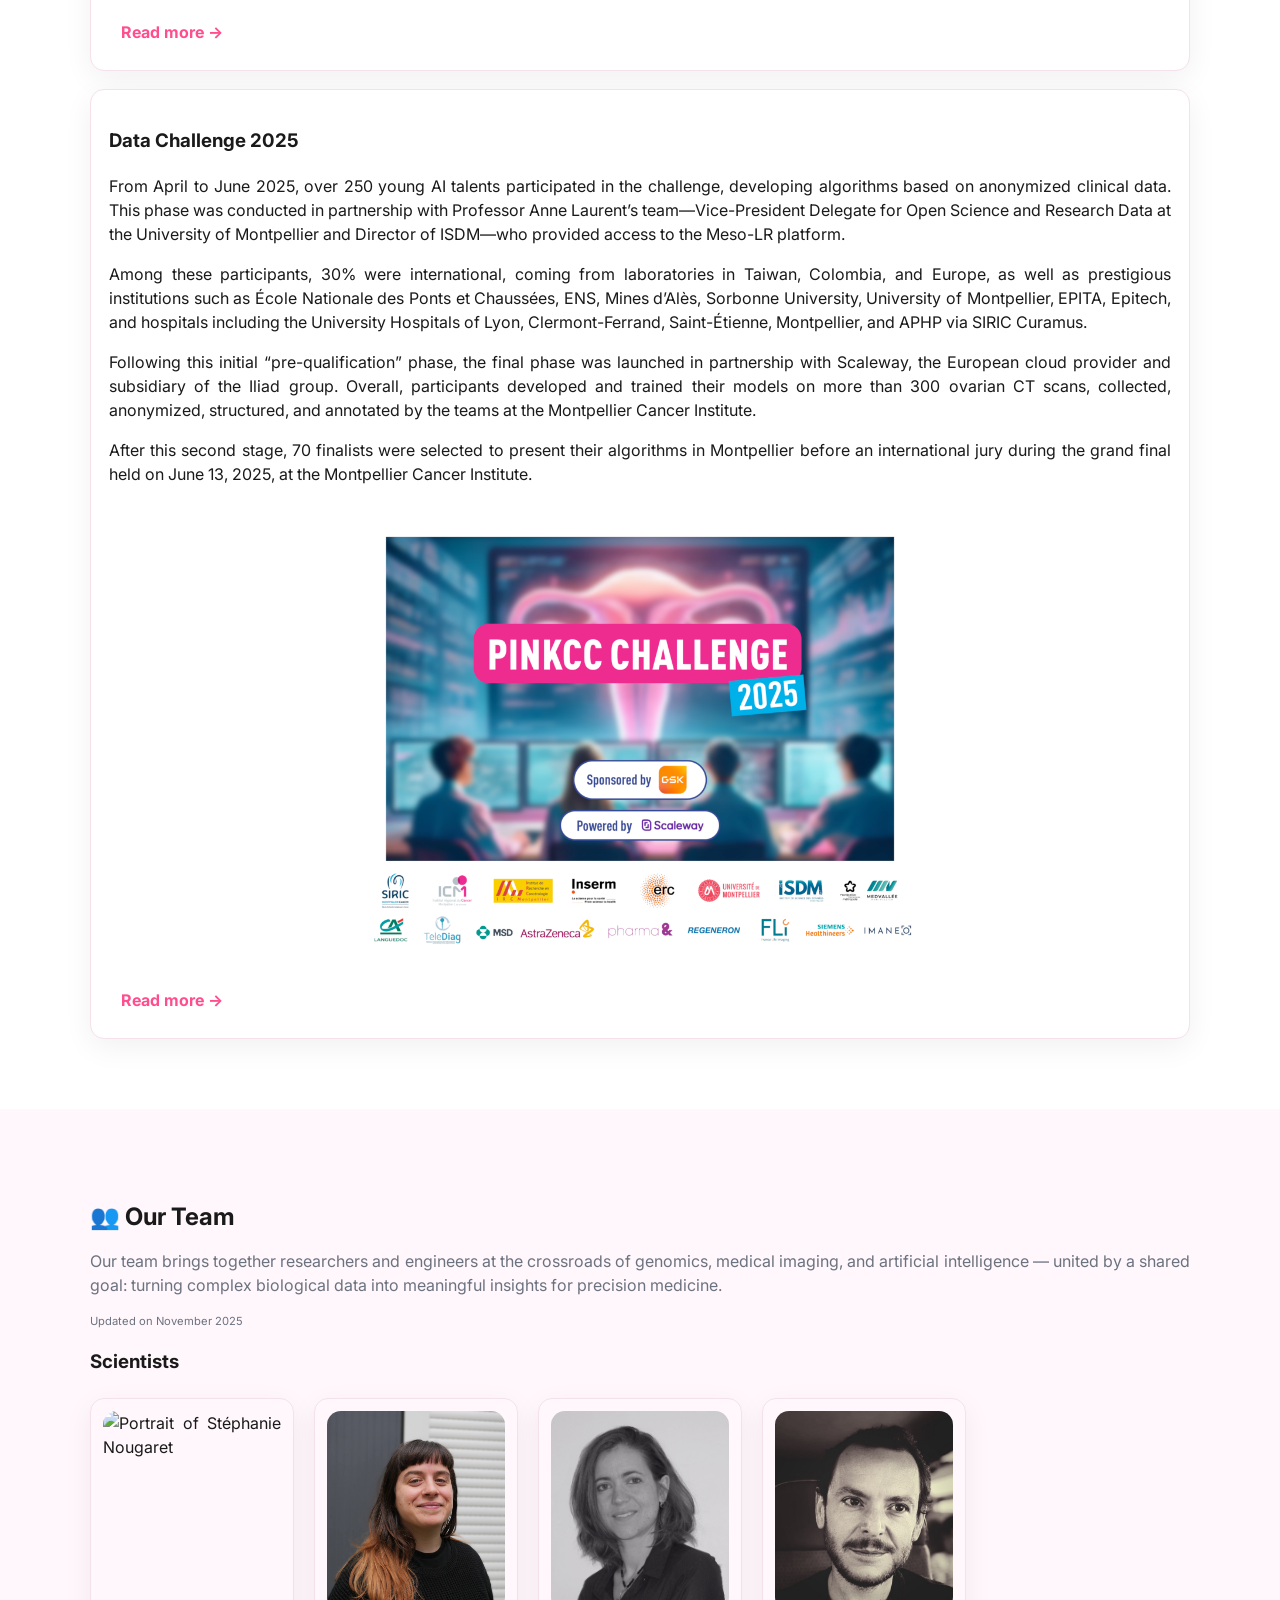
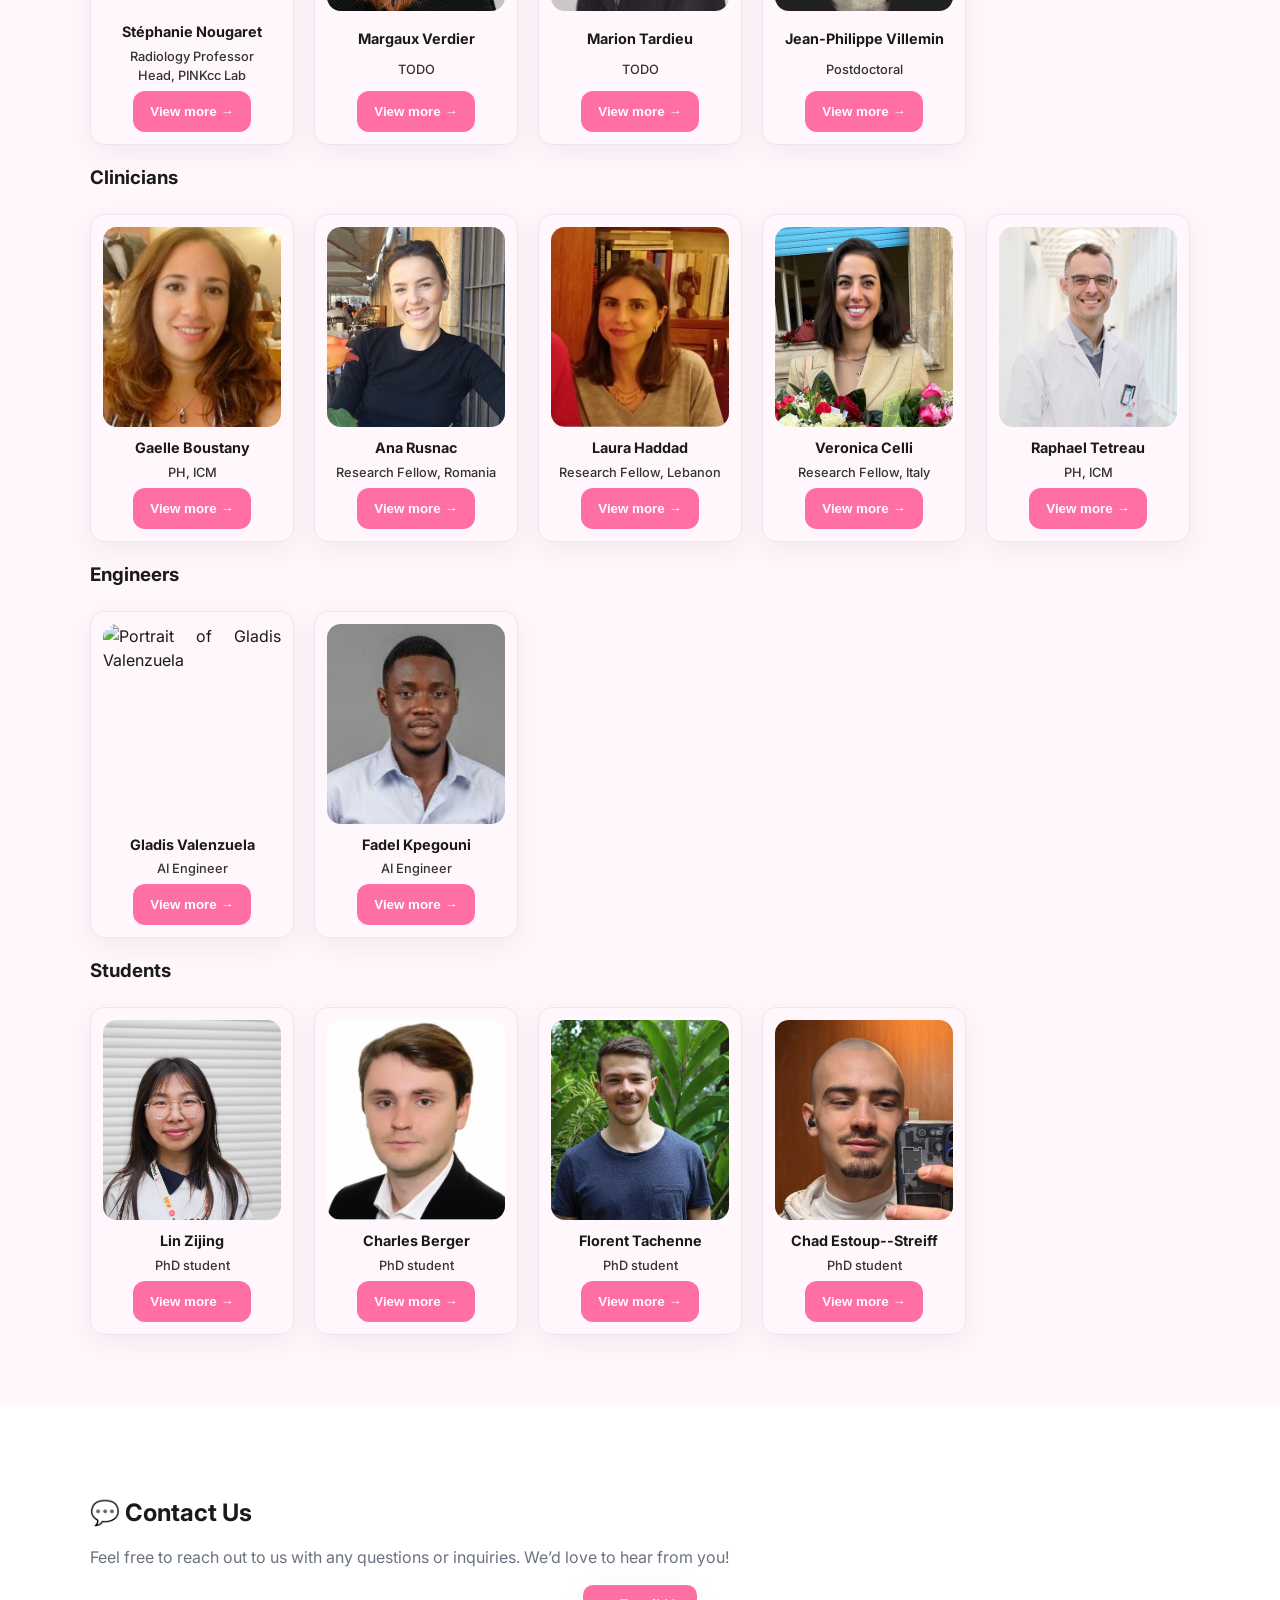
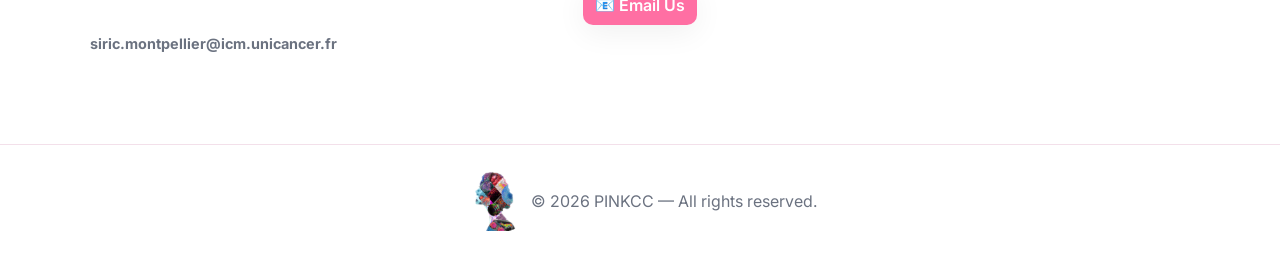
==== commit 7fcd9418: "Add team description" ====
--- a/src/index.html
+++ b/src/index.html
@@ -394,6 +394,7 @@
                 artificial intelligence — united by a shared goal: turning complex biological data into meaningful
                 insights for precision medicine.
             </p>
+            <p class="muted" style="font-size: 0.7rem;">Updated on November 2025</p>
             <h3>Scientists</h3>
             <div class="grid team">
                 <article class="person">
@@ -462,7 +463,7 @@
                     </div>
                 </article>
                 <article class="person">
-                    <img src="assets/img/team/unkown.png" alt="Portrait of Veronica Celli" />
+                    <img src="assets/img/team/veronica/head.png" alt="Portrait of Veronica Celli" />
                     <h3>Veronica Celli</h3>
                     <p class="role">Research Fellow, Italy</p>
                     <div class="centered">
@@ -990,6 +991,117 @@
                 </div>
             </div>
         </div>
-</body>
+    </div>
+    <!-- MARK: FADEL -->
+    <div>
+        <div class="modal" id="person-fadel" aria-hidden="true" role aria-modal="true">
+            <div class="modal-dialog">
+                <button class="modal-close" aria-label="Close">✕</button>
+                <div class="modal-content" style="grid-column: 1/-1">
+                    <div class="centered">
+                        <img src="assets/img/team/fadel/head.jpeg" alt="Fadel Kpegouni" class="personhead" />
+                    </div>
+                    <h3>Fadel Kpegouni</h3>
+                    <p class="muted">Biomedical Physicist & Research Engineer | AI in Medical Imaging & Radiomics</p>
+
+                    <h4>Who I Am</h4>
+                    <p>I am a Biomedical Physicist and Research Engineer at the PINK-CC Laboratory. I hold a Master’s
+                        degree in Sciences du Numérique et de la Santé (SNS) – parcours Physique Biomédicale from the
+                        University of Montpellier, and I am currently preparing for a PhD. My research focuses on
+                        applying artificial intelligence, machine learning, and radiomics to medical imaging, with the
+                        goal of improving cancer characterization and treatment evaluation.</p>
+                    <h4>My Research</h4>
+                    <p>My current work centers on Habitat Imaging, a non-invasive imaging technique designed to quantify
+                        intra-tumoral heterogeneity by dividing complex tumors into distinct subregions known as
+                        habitats. This approach allows for a more accurate assessment of tumor physiology and potential
+                        therapeutic responses.</p>
+                    <p>My research interests include:</p>
+                    <ul>
+                        <li>Developing habitat imaging biomarkers for assessing tumor physiology.</li>
+                        <li>Designing and optimizing methods for habitat generation.</li>
+                        <li>Integrating radiomics with habitat imaging for enhanced tumor characterization.</li>
+                        <li>Addressing technical challenges and developing robust solutions for habitat imaging.</li>
+                        <li>Pathological validation of habitat imaging to evaluate cancer treatment outcomes, including
+                            survival, recurrence, and pathological response.</li>
+                    </ul>
+
+                    <p>I am also involved in the Data Challenge on pancreatic lesion segmentation, organized by the
+                        PINKCC laboratory, which aims to benchmark and advance deep learning models for medical image
+                        segmentation.</p>
+                    <h4>What Drives Me</h4>
+                    <p>I am passionate about bridging the gap between medical physics, artificial intelligence, and
+                        clinical practice. I believe that reproducibility, interpretability, and standardization are key
+                        to making AI-driven tools reliable and clinically translatable.</p>
+                    <h4>Outside Research</h4>
+                    <p>Beyond the lab, I’m interested in AI innovation, medical technology, and data challenges
+                        fostering collaborative research in oncology.</p>
+                </div>
+            </div>
+        </div>
+    </div>
+    <!-- MARK: VERONICA -->
+    <div>
+        <div class="modal" id="person-veronica" aria-hidden="true" role aria-modal="true">
+            <div class="modal-dialog">
+                <button class="modal-close" aria-label="Close">✕</button>
+                <div class="modal-content" style="grid-column: 1/-1">
+                    <div class="centered">
+                        <img src="assets/img/team/veronica/head.png" alt="Veronica Celli" class="personhead" />
+                    </div>
+                    <h3>Veronica Celli</h3>
+                    <p class="muted">Research Fellow, Italy</p>
+                    
+                    <section>
+                    <h4>WHO I AM</h4>
+                    <p>I am a medical doctor and radiologist with a subspecialization in genitourinary imaging and oncologic imaging, currently working at the Institut du Cancer de Montpellier (ICM) thanks to an ESGAR Research Fellowship.</p>
+                    <p>I graduated in Medicine and Surgery from the University of Rome “Tor Vergata” and subsequently completed my Radiology Residency at Sapienza University of Rome. During my training, I had the opportunity to spend a research observership at the Department of Radiology, Addenbrooke’s Hospital, University of Cambridge (UK), where I deepened my interest in advanced imaging and quantitative MRI.</p>
+                    <p>From 2022 until my transfer to Montpellier, I worked as a Consultant Radiologist at Fondazione Policlinico Universitario A. Gemelli IRCCS (Rome), where I developed expertise in female pelvic imaging, with a particular focus on oncologic pathologies, alongside experience in benign conditions.</p>
+                    <p>Both in my professional and personal life, I constantly seek new challenges and inspiration; and outside of work, I enjoy kitesurfing, yoga, traveling, and discovering new sports and artistic activities.</p>
+
+                    <h4>CLINICAL AND RESEARCH FOCUS</h4>
+                    <p>My clinical practice and research have progressively focused on pelvic oncologic imaging, particularly endometrial, cervical, and ovarian cancers. I have participated in and co-authored international research projects in this field, showing a growing interest in Radiomics, Radiogenomics and Quantitative MRI techniques for assessing tissue microstructure, perfusion, treatment response, and prognostic prediction. These experiences have strengthened my multidisciplinary vision of oncologic imaging, bridging radiology, pathology, and data science.</p>
+                    <p>I have presented my research at numerous national and international congresses, including the European Congress of Radiology (ECR), ESUR, and SIRM.</p>
+                    <p>I am actively involved in collaborative research networks based on both single-center and multicenter projects focused on radiogenomic models, computational pathology, and advanced imaging biomarkers in gynecologic malignancies.</p>
+
+                    <h4>MY PROJECT</h4>
+                    <p><strong>Radiomic Predictive Model of Homologous Recombination in High-Grade Serous Ovarian Cancer and Chemotherapy Response Score (CRS): Towards Precision Biopsy and Personalised Therapy</strong></p>
+                    <p>My main project at ICM focuses on high-grade serous ovarian cancer (HGSOC) and aims to predict homologous recombination (HR) deficiency and the Chemotherapy Response Score (CRS) in peritoneal carcinomatosis using both baseline and post-chemotherapy CT scans. The goal is to support the selection of the most appropriate personalized therapeutic strategies in HGSOC, such as identifying patients who may benefit from poly(ADP-ribose) polymerase inhibitors (PARPi).</p>
+                    <p>The study aims to develop and validate radiomics-based predictive models for HGSOC:</p>
+                    <ul>
+                        <li>To establish radiomic signatures from baseline CT imaging capable of distinguishing between HRD-positive, HRD-negative, and HRD-mixed tumors, with emphasis on identifying heterogeneous HR status and guiding biopsy strategies.</li>
+                        <li>To validate the radiomic signature prospectively and develop a clinical heat map by applying the model to a new patient cohort and comparing predictions with genetic test results.</li>
+                        <li>To develop radiomics models to predict the Chemotherapy Response Score (CRS) from baseline and post-chemotherapy CT scans to improve prognostic stratification and personalized treatment.</li>
+                    </ul>
+                    <p>Ultimately, this project aims to identify patients with reduced therapeutic response, refine biopsy sampling to capture tumor heterogeneity, and improve precision oncology strategies in ovarian cancer. CRS also serves as a predictive marker for targeted therapies, including PARP inhibitors, especially in BRCA wild-type patients.</p>
+                    <p>These studies, along with other ongoing quantitative imaging projects on MRI in cervical cancer and CT in HGSC, are multicenter collaborations conducted with Fondazione Policlinico Universitario A. Gemelli IRCCS.</p>
+
+                    <h4>PUBLISHED ARTICLES</h4>
+                    <ul>
+                        <li>"Magnetic Resonance Imaging In Endometriosis-Associated Pain.” Celli V, Ciulla S, Dolciami M, Satta S, Ercolani G, Porpora Mg, Catalano C, Manganaro L. Minerva Obstet Gynecol. 2021 Apr 27.</li>
+                        <li>"Quantitative Diffusion And Perfusion Mri In The Evaluation Of Endometrial Cancer: Validation With Histopathological Parameters." Satta S, Dolciami M, Celli V, Di Stadio F, Perniola G, Palaia I, Pernazza A, Della Rocca C, Rizzo S, Catalano C, Capuani S, Manganaro L. British Journal Of Radiology.</li>
+                        <li>“Can New Enzian Score 2020 Represent A Staging System Improving Mri Structured Report?” Manganaro L, Celli V, Dolciami M, Ninkova R, Ercolani G, Ciulla S, De Vito C, Rizzo Sm, Porpora Mg, Catalano C. Int J Environ Res Public Health. 2021.</li>
+                        <li>“Mri And Adenomyosis: What Can Radiologists Evaluate?” Celli V, Dolciami M, Ninkova R, Ercolani G, Rizzo S, Porpora Mg, Catalano C, Manganaro L.</li>
+                        <li>“Human Placental Microperfusion And Microstructural Assessment...”. Antonelli A et al. Int J Environ Res Public Health. 2022.</li>
+                        <li>“Intravoxel Incoherent Motion (Ivim) Mr Quantification In Locally Advanced Cervical Cancer (Lacc)...”. Dolciami M et al. J Matern Fetal Neonatal Med. 2022.</li>
+                        <li>“CT-Based Radiomics and Deep Learning for BRCA Mutation...”. Avesani G et al. J Pers Med. 2022.</li>
+                        <li>“CT imaging phenotypes linked to CA125 and HE4 biomarkers...”. Manganaro L et al. Cancers (Basel). 2022.</li>
+                        <li>“Post-treatment imaging in patients with local advanced cervical carcinoma”. Ciulla S et al. Tumour Biol. 2022.</li>
+                        <li>“MRI- and Histologic-Molecular-Based Radio-Genomics Nomogram...”. Celli V et al. Front Oncol. 2022.</li>
+                        <li>“The Utility of Contrast-Enhanced Magnetic Resonance Imaging in Uterine Cervical Cancer: A Systematic Review.” Avesani G et al. Cancers (Basel). 2022.</li>
+                        <li>“CT-Based Radiomics and Deep Learning for BRCA Mutation...” Avesani G et al. Life (Basel). 2023.</li>
+                        <li>“Prediction of the Risk of Malignancy of Adnexal Masses during Pregnancy...” Panico C et al. Cancers (Basel). 2022.</li>
+                        <li>“Intravoxel incoherent motion MRI to assess feto-placental diffusion...” Ercolani G et al. Cancers. 2023.</li>
+                        <li>“Diffusion-sensitized magnetic resonance imaging highlights placental microstructural damage...” Ercolani G et al. La Radiologia medica. 2024.</li>
+                        <li>“Impact of DWI and ADC values in O-RADS MRI score”. Manganaro L et al. Placenta. 2024.</li>
+                        <li>“The role of magnetic resonance imaging in the rare pathologies of the vulva.” Clauser P et al. La Radiologia medica. 2023.</li>
+                        <li>“Rare and uncommon tumours of the female pelvis: what the radiologist should know”. Bottazzi S et al. Eur J Radiol. 2025.</li>
+                        <li>“Impact of surgery and molecular classification in stage IV endometrial cancer”. Loverro M et al. Int J Gynecol Cancer. 2025.</li>
+                        <li>“Unraveling Tumor Heterogeneity in Gynecological Cancer Using a Radiogenomics Approach.” Dolciami M et al. RoFo. 2025.</li>
+                    </ul>
+                    </section>
+                </div>
+            </div>
+        </div>
+    </div>
 
 </html>
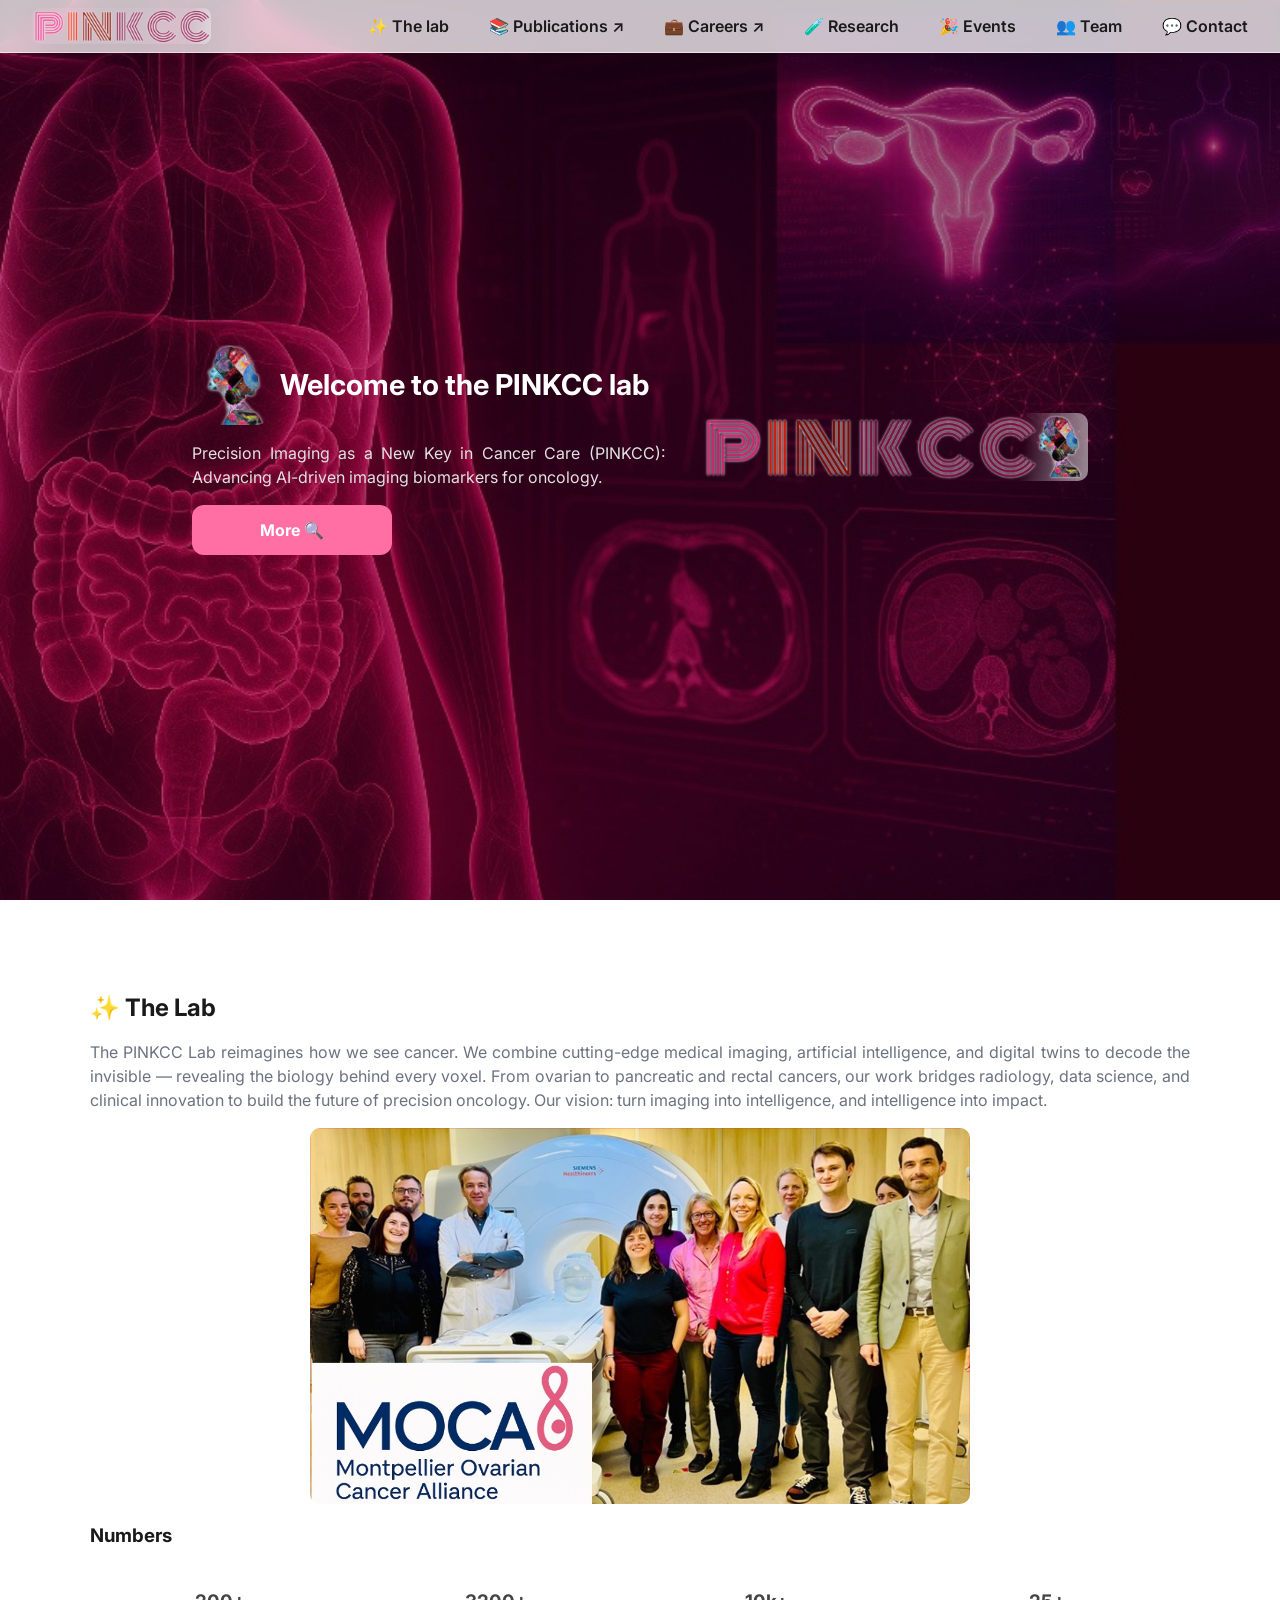
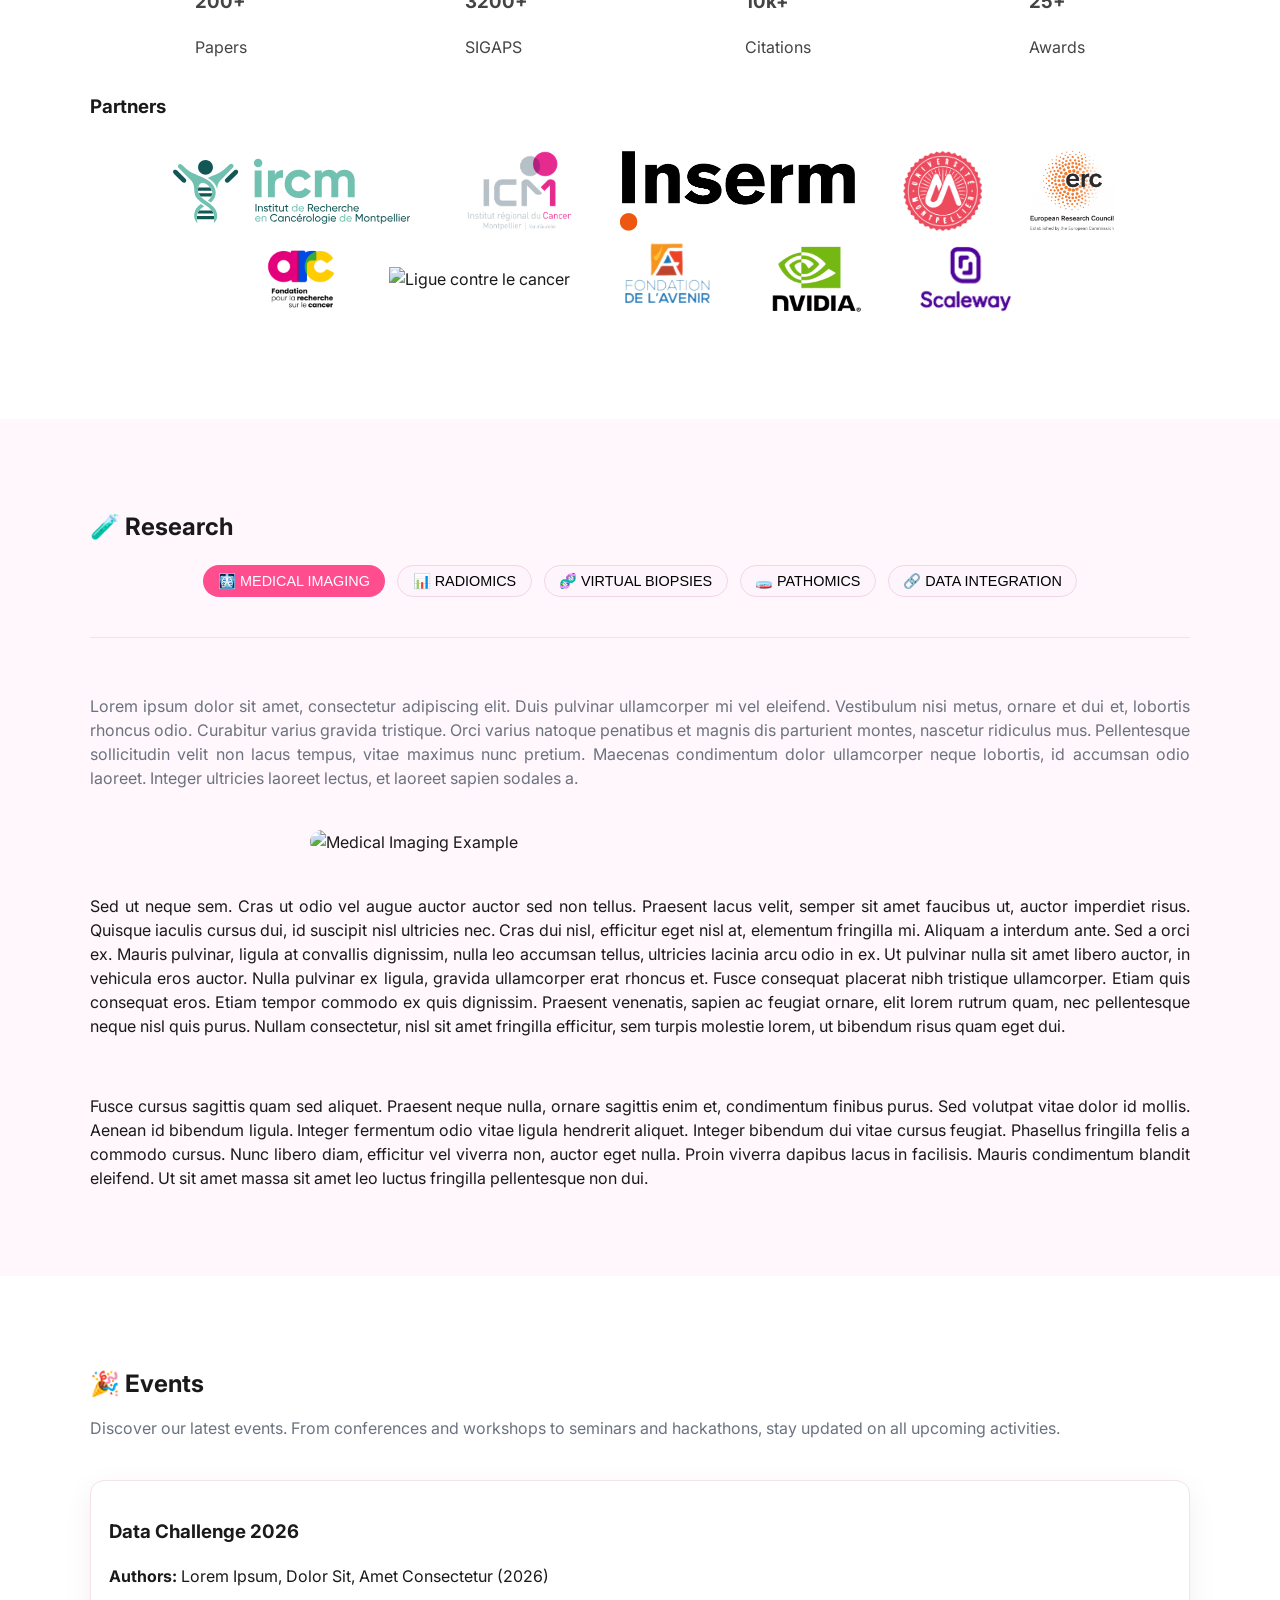
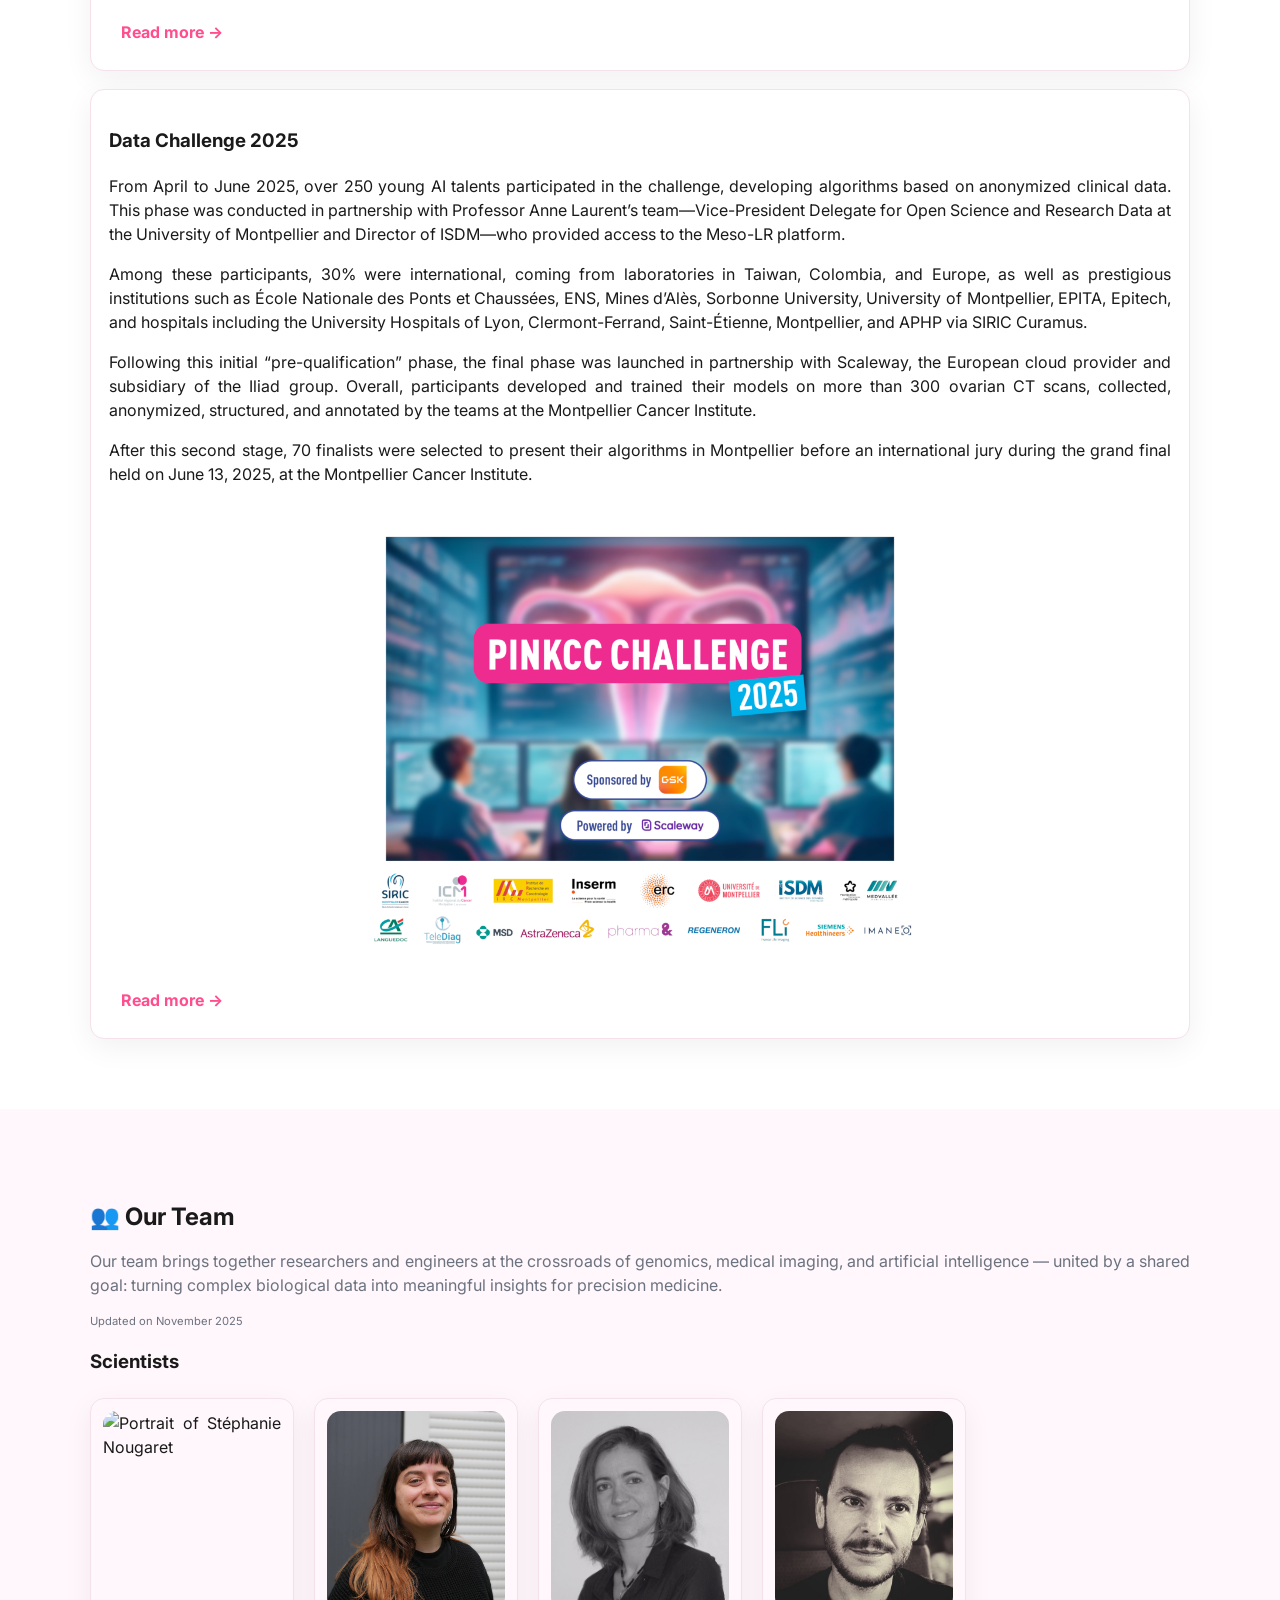
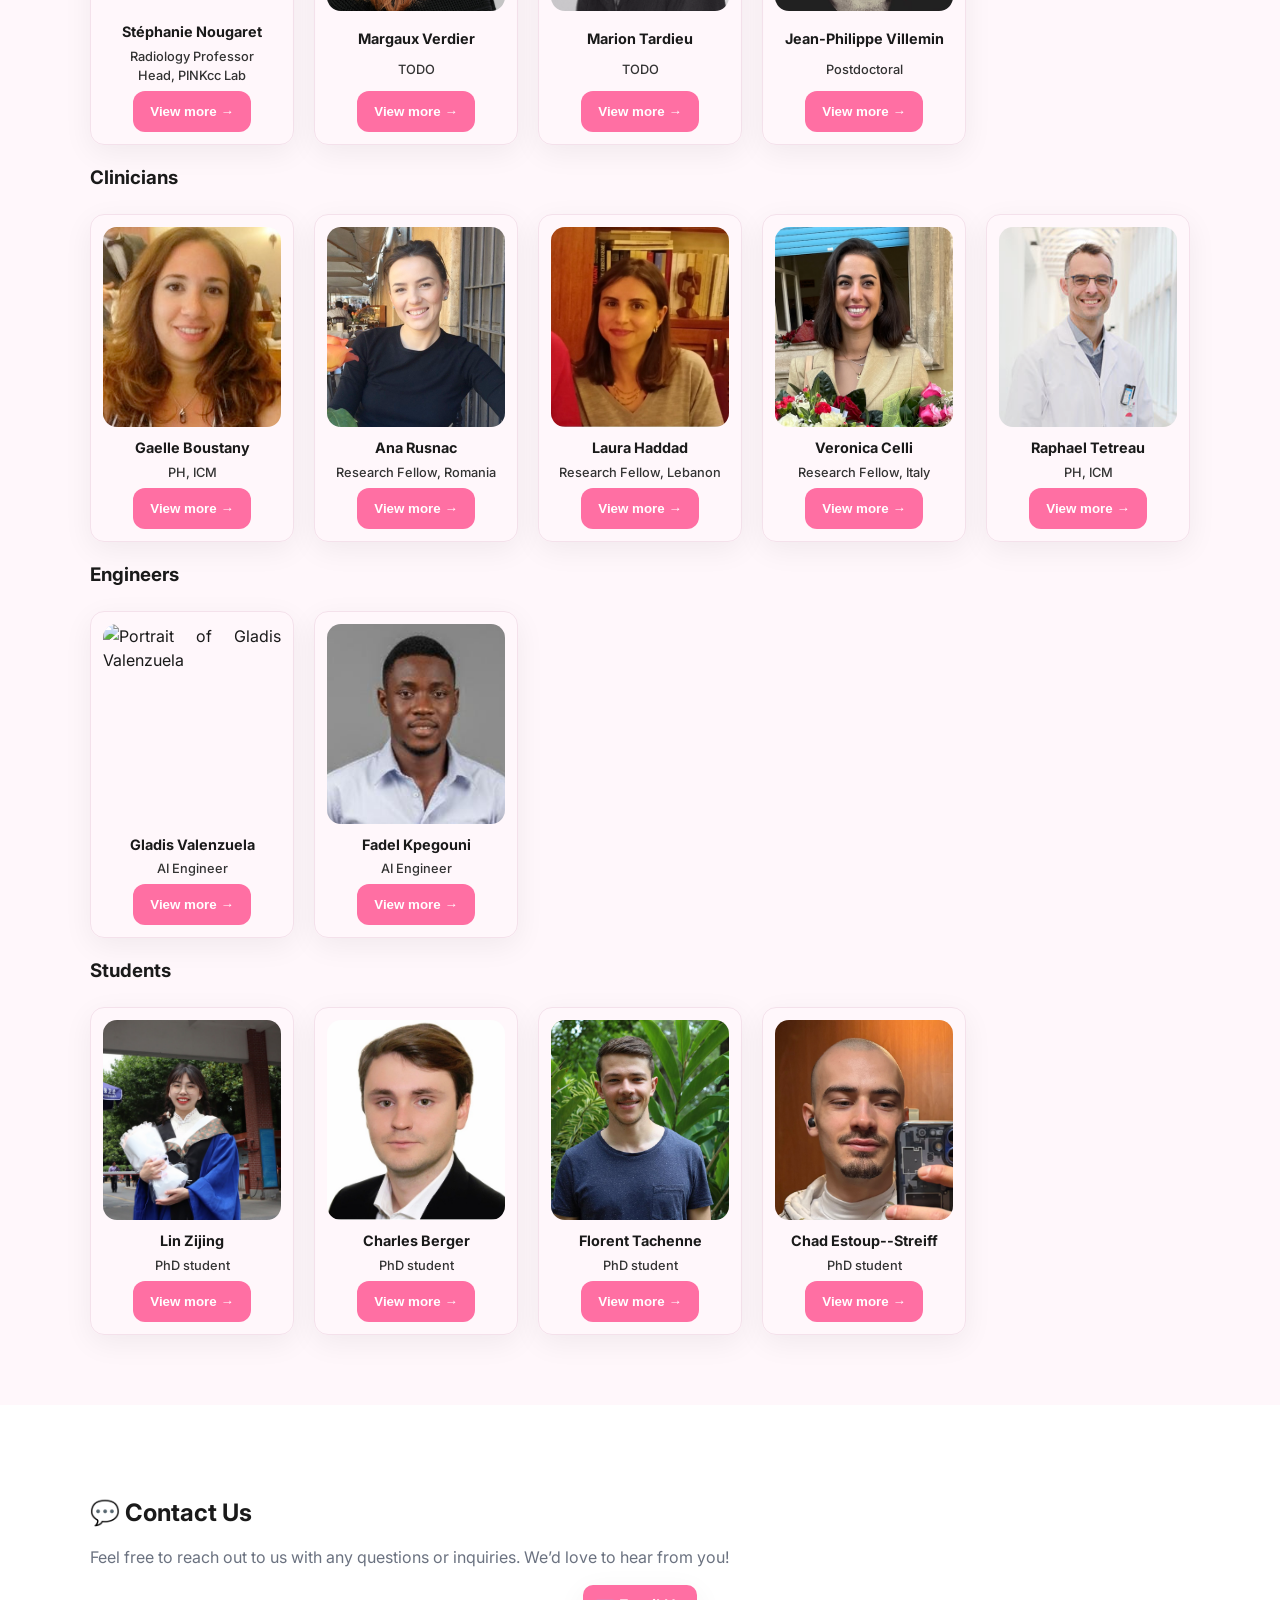
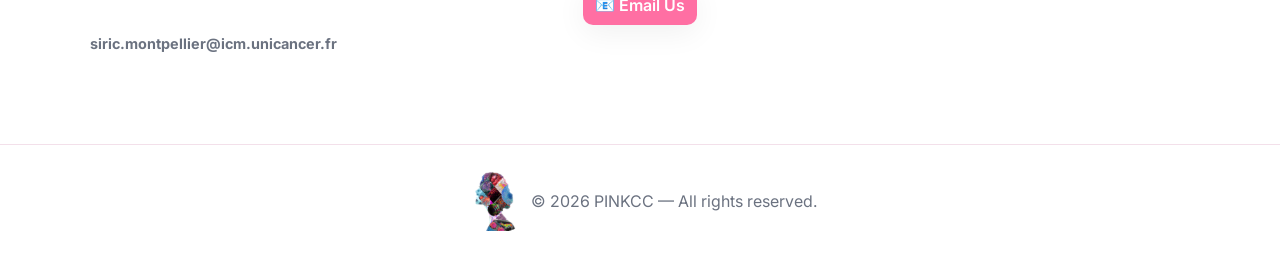
==== commit a254014a: "Add Lin" ====
--- a/src/index.html
+++ b/src/index.html
@@ -510,7 +510,7 @@
             <h3>Students</h3>
             <div class="grid team">
                 <article class="person">
-                    <img src="assets/img/team/lin/head.jpg" alt="Portrait of Lin Zijing" />
+                    <img src="assets/img/team/lin/head.png" alt="Portrait of Lin Zijing" />
                     <h3>Lin Zijing</h3>
                     <p class="role">PhD student</p>
                     <div class="centered">
@@ -994,7 +994,7 @@
     </div>
     <!-- MARK: FADEL -->
     <div>
-        <div class="modal" id="person-fadel" aria-hidden="true" role aria-modal="true">
+        <div class="modal" id="person-fadel" aria-hidden="true" role="dialog" aria-modal="true">
             <div class="modal-dialog">
                 <button class="modal-close" aria-label="Close">✕</button>
                 <div class="modal-content" style="grid-column: 1/-1">
@@ -1041,7 +1041,7 @@
     </div>
     <!-- MARK: VERONICA -->
     <div>
-        <div class="modal" id="person-veronica" aria-hidden="true" role aria-modal="true">
+        <div class="modal" id="person-veronica" aria-hidden="true" role="dialog" aria-modal="true">
             <div class="modal-dialog">
                 <button class="modal-close" aria-label="Close">✕</button>
                 <div class="modal-content" style="grid-column: 1/-1">
@@ -1050,58 +1050,226 @@
                     </div>
                     <h3>Veronica Celli</h3>
                     <p class="muted">Research Fellow, Italy</p>
-                    
+
                     <section>
-                    <h4>WHO I AM</h4>
-                    <p>I am a medical doctor and radiologist with a subspecialization in genitourinary imaging and oncologic imaging, currently working at the Institut du Cancer de Montpellier (ICM) thanks to an ESGAR Research Fellowship.</p>
-                    <p>I graduated in Medicine and Surgery from the University of Rome “Tor Vergata” and subsequently completed my Radiology Residency at Sapienza University of Rome. During my training, I had the opportunity to spend a research observership at the Department of Radiology, Addenbrooke’s Hospital, University of Cambridge (UK), where I deepened my interest in advanced imaging and quantitative MRI.</p>
-                    <p>From 2022 until my transfer to Montpellier, I worked as a Consultant Radiologist at Fondazione Policlinico Universitario A. Gemelli IRCCS (Rome), where I developed expertise in female pelvic imaging, with a particular focus on oncologic pathologies, alongside experience in benign conditions.</p>
-                    <p>Both in my professional and personal life, I constantly seek new challenges and inspiration; and outside of work, I enjoy kitesurfing, yoga, traveling, and discovering new sports and artistic activities.</p>
-
-                    <h4>CLINICAL AND RESEARCH FOCUS</h4>
-                    <p>My clinical practice and research have progressively focused on pelvic oncologic imaging, particularly endometrial, cervical, and ovarian cancers. I have participated in and co-authored international research projects in this field, showing a growing interest in Radiomics, Radiogenomics and Quantitative MRI techniques for assessing tissue microstructure, perfusion, treatment response, and prognostic prediction. These experiences have strengthened my multidisciplinary vision of oncologic imaging, bridging radiology, pathology, and data science.</p>
-                    <p>I have presented my research at numerous national and international congresses, including the European Congress of Radiology (ECR), ESUR, and SIRM.</p>
-                    <p>I am actively involved in collaborative research networks based on both single-center and multicenter projects focused on radiogenomic models, computational pathology, and advanced imaging biomarkers in gynecologic malignancies.</p>
-
-                    <h4>MY PROJECT</h4>
-                    <p><strong>Radiomic Predictive Model of Homologous Recombination in High-Grade Serous Ovarian Cancer and Chemotherapy Response Score (CRS): Towards Precision Biopsy and Personalised Therapy</strong></p>
-                    <p>My main project at ICM focuses on high-grade serous ovarian cancer (HGSOC) and aims to predict homologous recombination (HR) deficiency and the Chemotherapy Response Score (CRS) in peritoneal carcinomatosis using both baseline and post-chemotherapy CT scans. The goal is to support the selection of the most appropriate personalized therapeutic strategies in HGSOC, such as identifying patients who may benefit from poly(ADP-ribose) polymerase inhibitors (PARPi).</p>
-                    <p>The study aims to develop and validate radiomics-based predictive models for HGSOC:</p>
+                        <h4>WHO I AM</h4>
+                        <p>I am a medical doctor and radiologist with a subspecialization in genitourinary imaging and
+                            oncologic imaging, currently working at the Institut du Cancer de Montpellier (ICM) thanks
+                            to an ESGAR Research Fellowship.</p>
+                        <p>I graduated in Medicine and Surgery from the University of Rome “Tor Vergata” and
+                            subsequently completed my Radiology Residency at Sapienza University of Rome. During my
+                            training, I had the opportunity to spend a research observership at the Department of
+                            Radiology, Addenbrooke’s Hospital, University of Cambridge (UK), where I deepened my
+                            interest in advanced imaging and quantitative MRI.</p>
+                        <p>From 2022 until my transfer to Montpellier, I worked as a Consultant Radiologist at
+                            Fondazione Policlinico Universitario A. Gemelli IRCCS (Rome), where I developed expertise in
+                            female pelvic imaging, with a particular focus on oncologic pathologies, alongside
+                            experience in benign conditions.</p>
+                        <p>Both in my professional and personal life, I constantly seek new challenges and inspiration;
+                            and outside of work, I enjoy kitesurfing, yoga, traveling, and discovering new sports and
+                            artistic activities.</p>
+
+                        <h4>CLINICAL AND RESEARCH FOCUS</h4>
+                        <p>My clinical practice and research have progressively focused on pelvic oncologic imaging,
+                            particularly endometrial, cervical, and ovarian cancers. I have participated in and
+                            co-authored international research projects in this field, showing a growing interest in
+                            Radiomics, Radiogenomics and Quantitative MRI techniques for assessing tissue
+                            microstructure, perfusion, treatment response, and prognostic prediction. These experiences
+                            have strengthened my multidisciplinary vision of oncologic imaging, bridging radiology,
+                            pathology, and data science.</p>
+                        <p>I have presented my research at numerous national and international congresses, including the
+                            European Congress of Radiology (ECR), ESUR, and SIRM.</p>
+                        <p>I am actively involved in collaborative research networks based on both single-center and
+                            multicenter projects focused on radiogenomic models, computational pathology, and advanced
+                            imaging biomarkers in gynecologic malignancies.</p>
+
+                        <h4>MY PROJECT</h4>
+                        <p><strong>Radiomic Predictive Model of Homologous Recombination in High-Grade Serous Ovarian
+                                Cancer and Chemotherapy Response Score (CRS): Towards Precision Biopsy and Personalised
+                                Therapy</strong></p>
+                        <p>My main project at ICM focuses on high-grade serous ovarian cancer (HGSOC) and aims to
+                            predict homologous recombination (HR) deficiency and the Chemotherapy Response Score (CRS)
+                            in peritoneal carcinomatosis using both baseline and post-chemotherapy CT scans. The goal is
+                            to support the selection of the most appropriate personalized therapeutic strategies in
+                            HGSOC, such as identifying patients who may benefit from poly(ADP-ribose) polymerase
+                            inhibitors (PARPi).</p>
+                        <p>The study aims to develop and validate radiomics-based predictive models for HGSOC:</p>
+                        <ul>
+                            <li>To establish radiomic signatures from baseline CT imaging capable of distinguishing
+                                between HRD-positive, HRD-negative, and HRD-mixed tumors, with emphasis on identifying
+                                heterogeneous HR status and guiding biopsy strategies.</li>
+                            <li>To validate the radiomic signature prospectively and develop a clinical heat map by
+                                applying the model to a new patient cohort and comparing predictions with genetic test
+                                results.</li>
+                            <li>To develop radiomics models to predict the Chemotherapy Response Score (CRS) from
+                                baseline and post-chemotherapy CT scans to improve prognostic stratification and
+                                personalized treatment.</li>
+                        </ul>
+                        <p>Ultimately, this project aims to identify patients with reduced therapeutic response, refine
+                            biopsy sampling to capture tumor heterogeneity, and improve precision oncology strategies in
+                            ovarian cancer. CRS also serves as a predictive marker for targeted therapies, including
+                            PARP inhibitors, especially in BRCA wild-type patients.</p>
+                        <p>These studies, along with other ongoing quantitative imaging projects on MRI in cervical
+                            cancer and CT in HGSC, are multicenter collaborations conducted with Fondazione Policlinico
+                            Universitario A. Gemelli IRCCS.</p>
+
+                        <h4>PUBLISHED ARTICLES</h4>
+                        <ul>
+                            <li>"Magnetic Resonance Imaging In Endometriosis-Associated Pain.” Celli V, Ciulla S,
+                                Dolciami M, Satta S, Ercolani G, Porpora Mg, Catalano C, Manganaro L. Minerva Obstet
+                                Gynecol. 2021 Apr 27.</li>
+                            <li>"Quantitative Diffusion And Perfusion Mri In The Evaluation Of Endometrial Cancer:
+                                Validation With Histopathological Parameters." Satta S, Dolciami M, Celli V, Di Stadio
+                                F, Perniola G, Palaia I, Pernazza A, Della Rocca C, Rizzo S, Catalano C, Capuani S,
+                                Manganaro L. British Journal Of Radiology.</li>
+                            <li>“Can New Enzian Score 2020 Represent A Staging System Improving Mri Structured Report?”
+                                Manganaro L, Celli V, Dolciami M, Ninkova R, Ercolani G, Ciulla S, De Vito C, Rizzo Sm,
+                                Porpora Mg, Catalano C. Int J Environ Res Public Health. 2021.</li>
+                            <li>“Mri And Adenomyosis: What Can Radiologists Evaluate?” Celli V, Dolciami M, Ninkova R,
+                                Ercolani G, Rizzo S, Porpora Mg, Catalano C, Manganaro L.</li>
+                            <li>“Human Placental Microperfusion And Microstructural Assessment...”. Antonelli A et al.
+                                Int J Environ Res Public Health. 2022.</li>
+                            <li>“Intravoxel Incoherent Motion (Ivim) Mr Quantification In Locally Advanced Cervical
+                                Cancer (Lacc)...”. Dolciami M et al. J Matern Fetal Neonatal Med. 2022.</li>
+                            <li>“CT-Based Radiomics and Deep Learning for BRCA Mutation...”. Avesani G et al. J Pers
+                                Med. 2022.</li>
+                            <li>“CT imaging phenotypes linked to CA125 and HE4 biomarkers...”. Manganaro L et al.
+                                Cancers (Basel). 2022.</li>
+                            <li>“Post-treatment imaging in patients with local advanced cervical carcinoma”. Ciulla S et
+                                al. Tumour Biol. 2022.</li>
+                            <li>“MRI- and Histologic-Molecular-Based Radio-Genomics Nomogram...”. Celli V et al. Front
+                                Oncol. 2022.</li>
+                            <li>“The Utility of Contrast-Enhanced Magnetic Resonance Imaging in Uterine Cervical Cancer:
+                                A Systematic Review.” Avesani G et al. Cancers (Basel). 2022.</li>
+                            <li>“CT-Based Radiomics and Deep Learning for BRCA Mutation...” Avesani G et al. Life
+                                (Basel). 2023.</li>
+                            <li>“Prediction of the Risk of Malignancy of Adnexal Masses during Pregnancy...” Panico C et
+                                al. Cancers (Basel). 2022.</li>
+                            <li>“Intravoxel incoherent motion MRI to assess feto-placental diffusion...” Ercolani G et
+                                al. Cancers. 2023.</li>
+                            <li>“Diffusion-sensitized magnetic resonance imaging highlights placental microstructural
+                                damage...” Ercolani G et al. La Radiologia medica. 2024.</li>
+                            <li>“Impact of DWI and ADC values in O-RADS MRI score”. Manganaro L et al. Placenta. 2024.
+                            </li>
+                            <li>“The role of magnetic resonance imaging in the rare pathologies of the vulva.” Clauser P
+                                et al. La Radiologia medica. 2023.</li>
+                            <li>“Rare and uncommon tumours of the female pelvis: what the radiologist should know”.
+                                Bottazzi S et al. Eur J Radiol. 2025.</li>
+                            <li>“Impact of surgery and molecular classification in stage IV endometrial cancer”. Loverro
+                                M et al. Int J Gynecol Cancer. 2025.</li>
+                            <li>“Unraveling Tumor Heterogeneity in Gynecological Cancer Using a Radiogenomics Approach.”
+                                Dolciami M et al. RoFo. 2025.</li>
+                        </ul>
+                    </section>
+                </div>
+            </div>
+        </div>
+    </div>
+    <!-- MARK: LIN-->
+    <div>
+        <div class="modal" id="person-lin" aria-hidden="true" role="dialog" aria-modal="true">
+            <div class="modal-dialog">
+                <button class="modal-close" aria-label="Close">✕</button>
+                <div class="modal-content" style="grid-column: 1/-1">
+                    <div class="centered">
+                        <img src="assets/img/team/lin/head.png" alt="Lin Li" class="personhead" />
+                    </div>
+                    <h3>Lin Li</h3>
+                    <p class="muted">PhD student, Medical Imaging and Nuclear Medicine</p>
+
+                    <h4>Who I Am</h4>
+                    <p>
+                        I am currently a PhD candidate in Medical Imaging and Nuclear Medicine at
+                        Fudan University (Shanghai, China), jointly conducting my doctoral research
+                        at the PINKCC lab under the supervision of Prof. Stéphanie Nougaret. I got
+                        my master degree in Medical Imaging and Nuclear Medicine in 2023; with the
+                        three-year training on scientific research during my master period, I have
+                        accumulated experience in gynecologic oncology imaging (mainly focused on
+                        endometrial and ovarian cancers) and radiomics analyses. I’m now interested
+                        in Imaging&amp;AI-guided personalized management for patients with advanced
+                        high-grade serous ovarian cancer (HGSOC). Outside of my research, I enjoy
+                        traveling and photography, which broaden my perspective on the world. I also
+                        love dogs&nbsp;&mdash; having a dog has always been a small dream of mine.
+                    </p>
+
+                    <h4>My Research Project</h4>
+                    <p>
+                        My doctoral research project focuses on advanced HGSOC and aims to develop
+                        biomarkers from MRI images to predict patient prognosis. This project mainly
+                        includes the following components: tumor segmentation, morphological feature
+                        extraction, model development, and model validation, aiming to establish a
+                        new strategy to stratify patients with different prognoses and guide
+                        personalized therapy. I’m also interested in habitat imaging&nbsp;&mdash; an
+                        emerging technique that can non-invasively quantify the heterogeneity within
+                        a tumor. Currently, I am trying to develop a habitat model based on MRI to
+                        predict PARP inhibitor resistance in advanced HGSOC. At the same time, I’m
+                        also doing some conventional MRI review to evaluate mesenteric involvement,
+                        aiming to establish an MRI-based diagnostic framework for detecting and
+                        classifying mesenteric involvement in patients with advanced HGSOC. In the
+                        future, developing explainable AI models that combine MRI data with other
+                        modalities to facilitate precision medicine in patients with ovarian cancer
+                        is an important research goal for me.
+                    </p>
+                        
+                    <div class="centered">
+                        <img src="assets/img/team/lin/image.png" alt="Research Project Illustration"
+                            style="width:600px; height:auto; border-radius:10px; margin-bottom:20px;" />
+                    </div>
+                    <h4>Publications</h4>
                     <ul>
-                        <li>To establish radiomic signatures from baseline CT imaging capable of distinguishing between HRD-positive, HRD-negative, and HRD-mixed tumors, with emphasis on identifying heterogeneous HR status and guiding biopsy strategies.</li>
-                        <li>To validate the radiomic signature prospectively and develop a clinical heat map by applying the model to a new patient cohort and comparing predictions with genetic test results.</li>
-                        <li>To develop radiomics models to predict the Chemotherapy Response Score (CRS) from baseline and post-chemotherapy CT scans to improve prognostic stratification and personalized treatment.</li>
+                        <li>
+                            Lin Z#, Wang T#, Li Q#, Bi Q, Wang Y, Luo Y, Feng F, Xiao M, Gu Y*, Qiang
+                            J*, Li H*. Development and validation of MRI-based radiomics model to
+                            predict recurrence risk in patients with endometrial cancer: a multicenter
+                            study. <em>Eur Radiol.</em> 2023 Aug;33(8):5814-5824.
+                        </li>
+                        <li>
+                            Lin Z#, Wang T#, Li H, Xiao M, Ma X, Gu Y*, Qiang J*. Magnetic resonance-based
+                            radiomics nomogram for predicting microsatellite instability status in
+                            endometrial cancer. <em>Quant Imaging Med Surg.</em> 2023 Jan
+                            1;13(1):108-120.
+                        </li>
+                        <li>
+                            Lin Z#, Gu W#, Guo Q#, Xiao M, Li R, Deng L, Li Y, Cui Y, Li H*, Qiang J*.
+                            Multisequence MRI-based radiomics model for predicting POLE mutation status
+                            in patients with endometrial cancer. <em>Br J Radiol.</em> 2023
+                            Nov;96(1151):20221063.
+                        </li>
+                        <li>
+                            Lin Z#, Ge H#, Guo Q#, Ren J, Gu W, Lu J, Zhong Y, Qiang J, Gong J*, Li H*.
+                            MRI-based radiomics model to preoperatively predict mesenchymal transition
+                            subtype in high-grade serous ovarian cancer. <em>Clin Radiol.</em> 2024
+                            May;79(5):e715-e724.
+                        </li>
+                        <li>
+                            Guo Q#, Lin Z#, Lu J, Li R, Wu L, Deng L, Qiang J, Wu X, Gu Y*, Li H*.
+                            Preoperative prediction of miliary changes in the small bowel mesentery in
+                            advanced high-grade serous ovarian cancer using MRI radiomics nomogram.
+                            <em>Abdom Radiol (NY).</em> 2023 Mar;48(3):1119-1130.
+                        </li>
+                        <li>
+                            Xiao M, Wei Y, Zhang J, Jian J, Song Y, Lin Z, Qian L, Zhang G, Qiang J.
+                            MRI Texture Analysis for Preoperative Prediction of Lymph Node Metastasis
+                            in Patients with Nonsquamous Cell Cervical Carcinoma.
+                            <em>Acad Radiol.</em> 2022 Feb 9:S1076-6332(22)00021-6.
+                        </li>
+                        <li>
+                            Li H, Lu J, Deng L, Guo Q, Lin Z, Zhao S, Ge H, Qiang J, Gu Y, Liu Z.
+                            Diffusion-Weighted Magnetic Resonance Imaging and Morphological
+                            Characteristics Evaluation for Outcome Prediction of Primary Debulking
+                            Surgery for Advanced High-Grade Serous Ovarian Carcinoma.
+                            <em>J Magn Reson Imaging.</em> 2023 May;57(5):1340-1349.
+                        </li>
+                        <li>
+                            Xiao ML, Fu L, Wei Y, Liu AE, Cheng JJ, Ma FH, Li HM, Li YA, Lin ZJ, Zhang
+                            GF, Qiang JW. Intratumoral and peritumoral MRI radiomics nomogram for
+                            predicting parametrial invasion in patients with early-stage cervical
+                            adenocarcinoma and adenosquamous carcinoma. <em>Eur Radiol.</em> 2024
+                            Feb;34(2):852-862.
+                        </li>
                     </ul>
-                    <p>Ultimately, this project aims to identify patients with reduced therapeutic response, refine biopsy sampling to capture tumor heterogeneity, and improve precision oncology strategies in ovarian cancer. CRS also serves as a predictive marker for targeted therapies, including PARP inhibitors, especially in BRCA wild-type patients.</p>
-                    <p>These studies, along with other ongoing quantitative imaging projects on MRI in cervical cancer and CT in HGSC, are multicenter collaborations conducted with Fondazione Policlinico Universitario A. Gemelli IRCCS.</p>
-
-                    <h4>PUBLISHED ARTICLES</h4>
-                    <ul>
-                        <li>"Magnetic Resonance Imaging In Endometriosis-Associated Pain.” Celli V, Ciulla S, Dolciami M, Satta S, Ercolani G, Porpora Mg, Catalano C, Manganaro L. Minerva Obstet Gynecol. 2021 Apr 27.</li>
-                        <li>"Quantitative Diffusion And Perfusion Mri In The Evaluation Of Endometrial Cancer: Validation With Histopathological Parameters." Satta S, Dolciami M, Celli V, Di Stadio F, Perniola G, Palaia I, Pernazza A, Della Rocca C, Rizzo S, Catalano C, Capuani S, Manganaro L. British Journal Of Radiology.</li>
-                        <li>“Can New Enzian Score 2020 Represent A Staging System Improving Mri Structured Report?” Manganaro L, Celli V, Dolciami M, Ninkova R, Ercolani G, Ciulla S, De Vito C, Rizzo Sm, Porpora Mg, Catalano C. Int J Environ Res Public Health. 2021.</li>
-                        <li>“Mri And Adenomyosis: What Can Radiologists Evaluate?” Celli V, Dolciami M, Ninkova R, Ercolani G, Rizzo S, Porpora Mg, Catalano C, Manganaro L.</li>
-                        <li>“Human Placental Microperfusion And Microstructural Assessment...”. Antonelli A et al. Int J Environ Res Public Health. 2022.</li>
-                        <li>“Intravoxel Incoherent Motion (Ivim) Mr Quantification In Locally Advanced Cervical Cancer (Lacc)...”. Dolciami M et al. J Matern Fetal Neonatal Med. 2022.</li>
-                        <li>“CT-Based Radiomics and Deep Learning for BRCA Mutation...”. Avesani G et al. J Pers Med. 2022.</li>
-                        <li>“CT imaging phenotypes linked to CA125 and HE4 biomarkers...”. Manganaro L et al. Cancers (Basel). 2022.</li>
-                        <li>“Post-treatment imaging in patients with local advanced cervical carcinoma”. Ciulla S et al. Tumour Biol. 2022.</li>
-                        <li>“MRI- and Histologic-Molecular-Based Radio-Genomics Nomogram...”. Celli V et al. Front Oncol. 2022.</li>
-                        <li>“The Utility of Contrast-Enhanced Magnetic Resonance Imaging in Uterine Cervical Cancer: A Systematic Review.” Avesani G et al. Cancers (Basel). 2022.</li>
-                        <li>“CT-Based Radiomics and Deep Learning for BRCA Mutation...” Avesani G et al. Life (Basel). 2023.</li>
-                        <li>“Prediction of the Risk of Malignancy of Adnexal Masses during Pregnancy...” Panico C et al. Cancers (Basel). 2022.</li>
-                        <li>“Intravoxel incoherent motion MRI to assess feto-placental diffusion...” Ercolani G et al. Cancers. 2023.</li>
-                        <li>“Diffusion-sensitized magnetic resonance imaging highlights placental microstructural damage...” Ercolani G et al. La Radiologia medica. 2024.</li>
-                        <li>“Impact of DWI and ADC values in O-RADS MRI score”. Manganaro L et al. Placenta. 2024.</li>
-                        <li>“The role of magnetic resonance imaging in the rare pathologies of the vulva.” Clauser P et al. La Radiologia medica. 2023.</li>
-                        <li>“Rare and uncommon tumours of the female pelvis: what the radiologist should know”. Bottazzi S et al. Eur J Radiol. 2025.</li>
-                        <li>“Impact of surgery and molecular classification in stage IV endometrial cancer”. Loverro M et al. Int J Gynecol Cancer. 2025.</li>
-                        <li>“Unraveling Tumor Heterogeneity in Gynecological Cancer Using a Radiogenomics Approach.” Dolciami M et al. RoFo. 2025.</li>
-                    </ul>
-                    </section>
-                </div>
-            </div>
-        </div>
-    </div>
+                </div>
+            </div>
+        </div>
 
 </html>
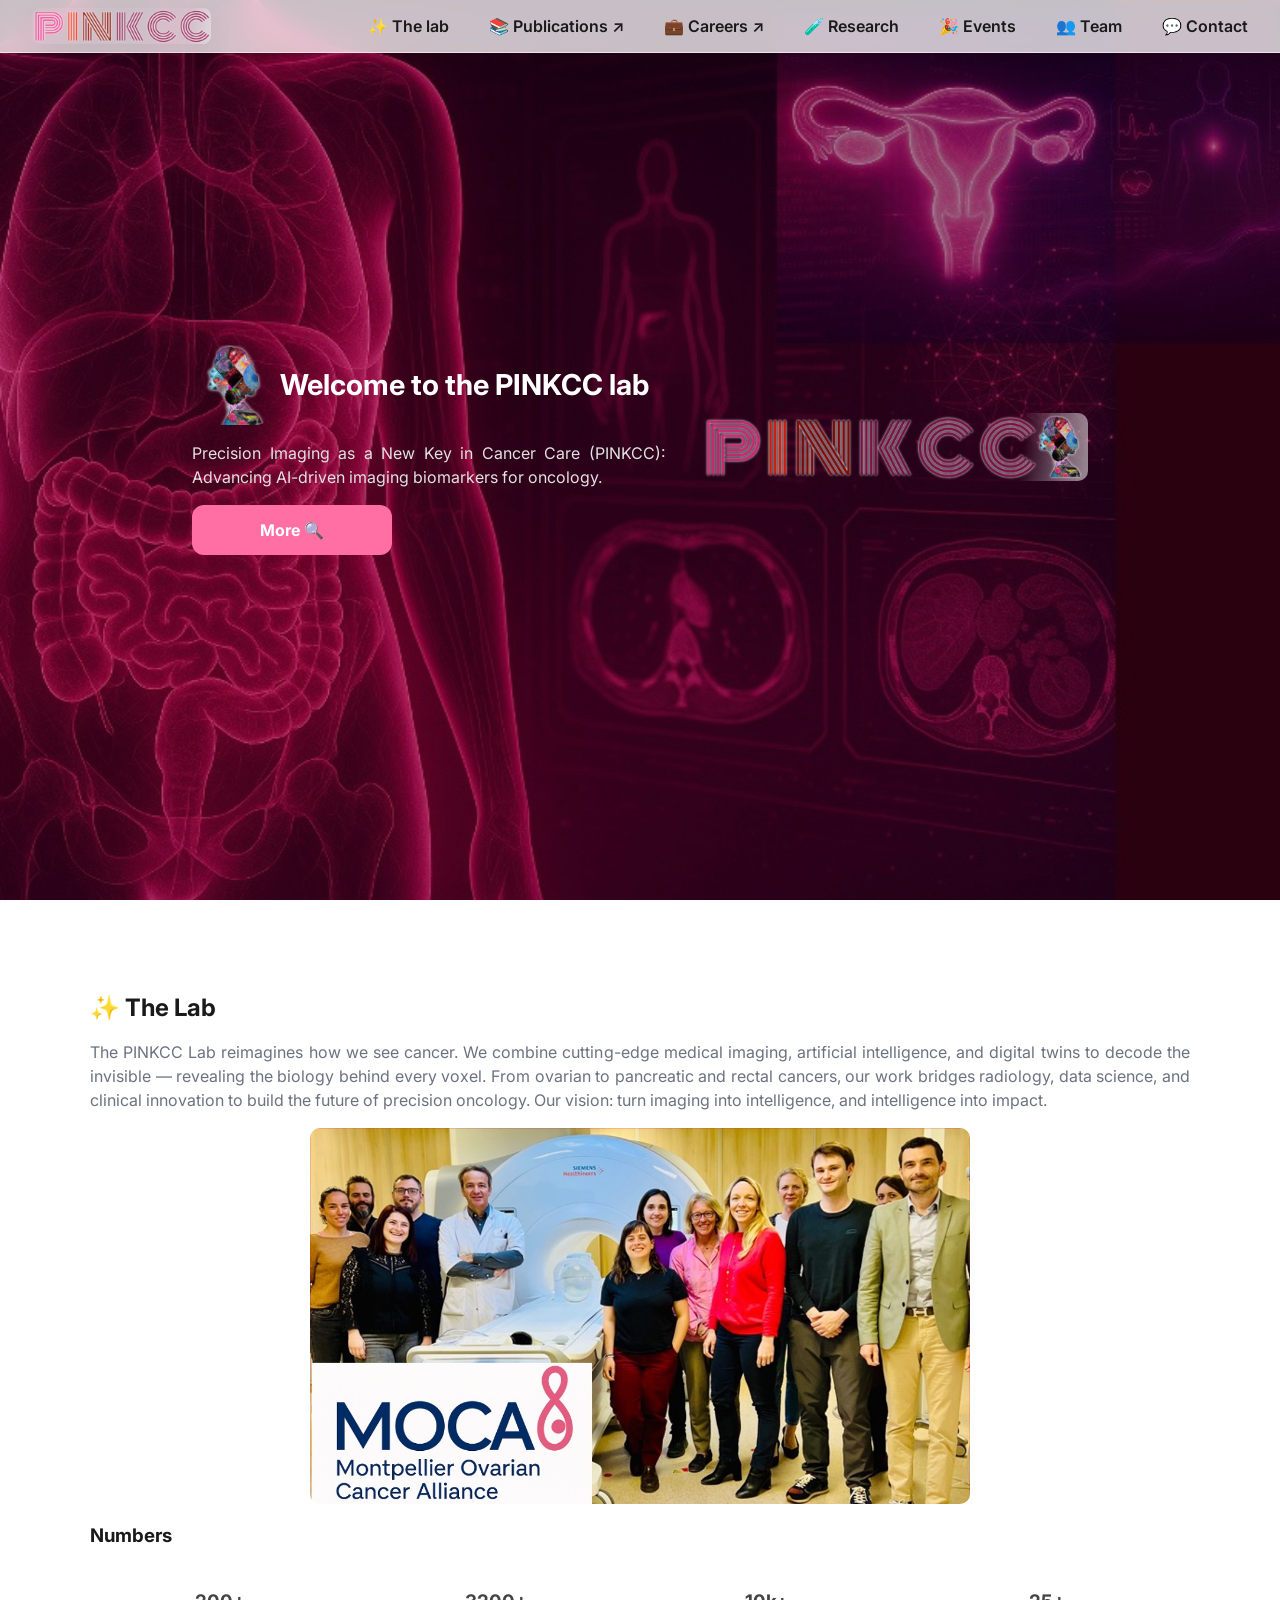
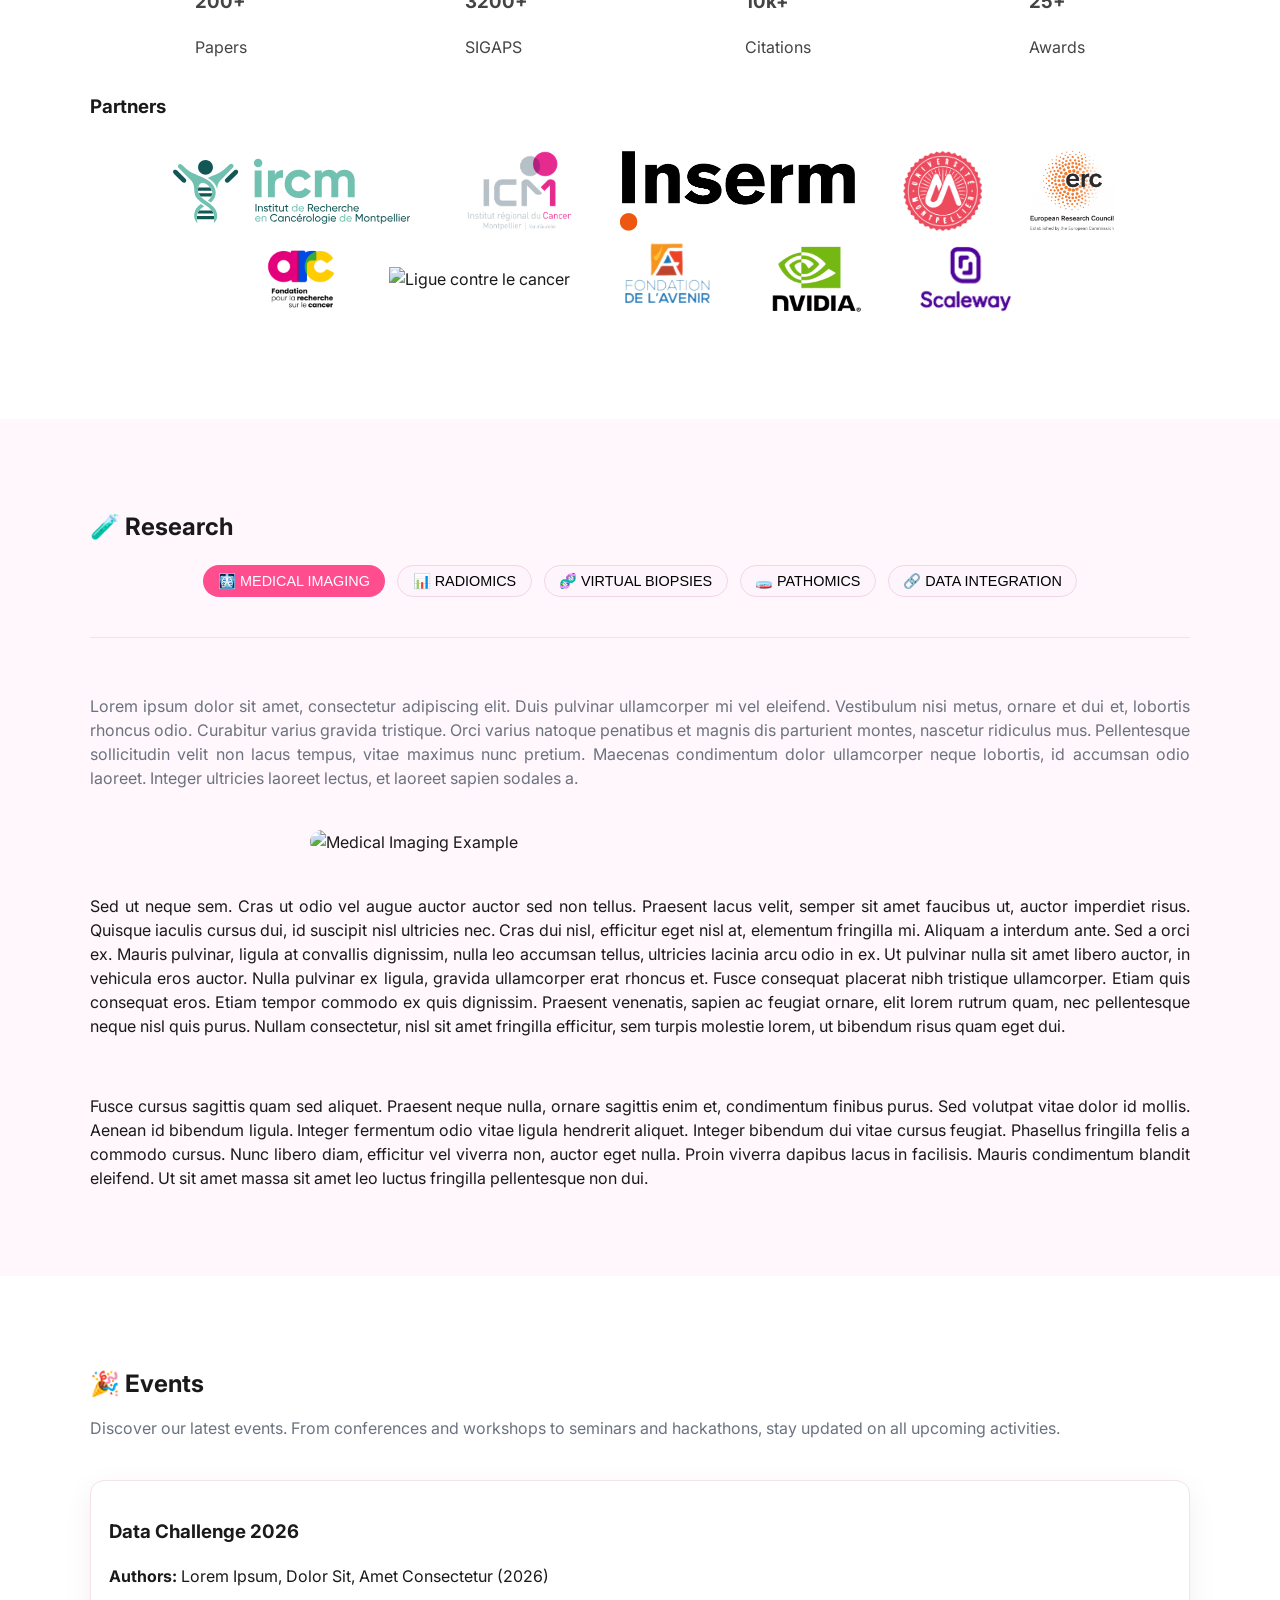
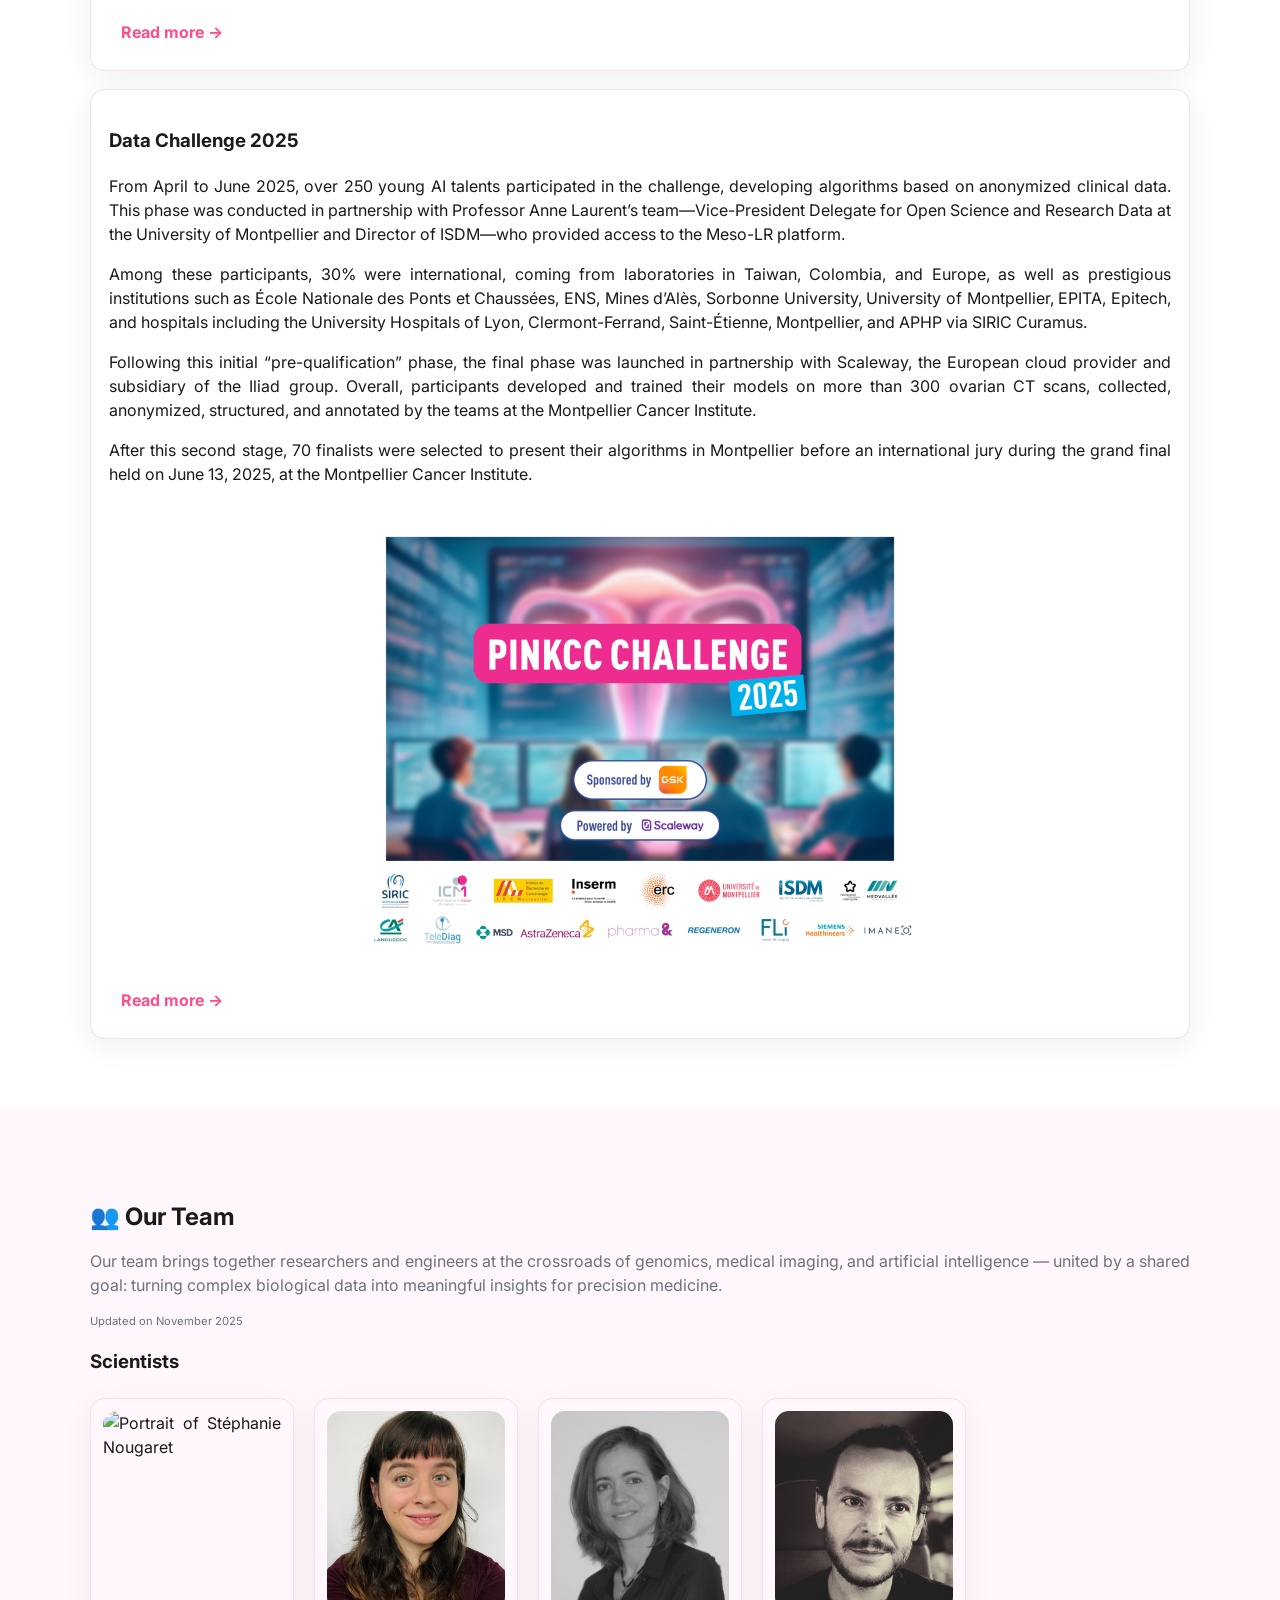
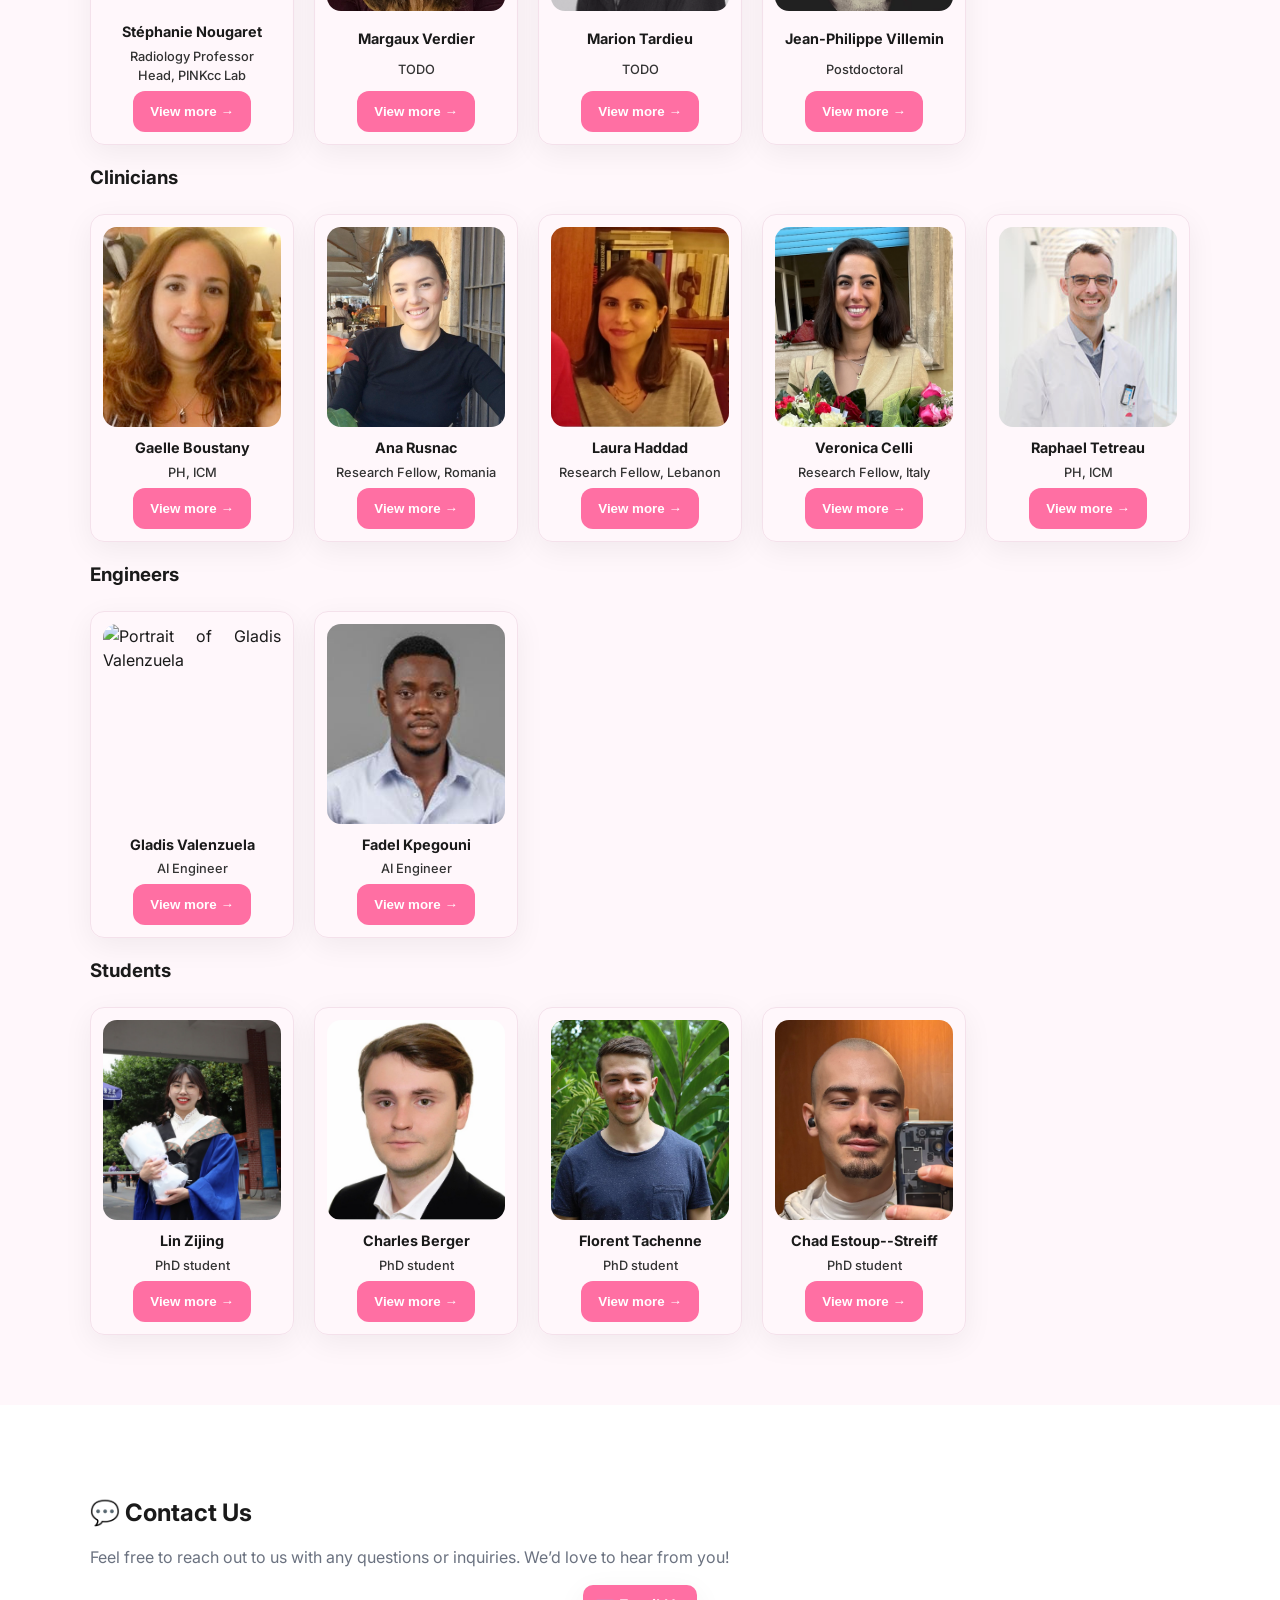
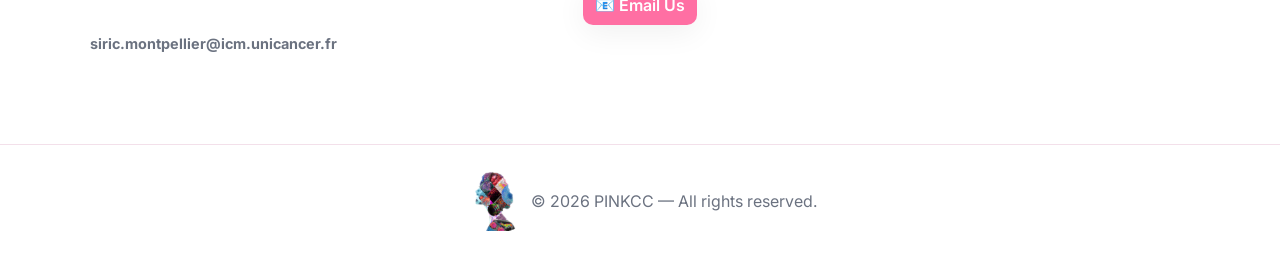
==== commit 2a108a47: "Team update" ====
--- a/src/index.html
+++ b/src/index.html
@@ -1210,7 +1210,7 @@
                         modalities to facilitate precision medicine in patients with ovarian cancer
                         is an important research goal for me.
                     </p>
-                        
+
                     <div class="centered">
                         <img src="assets/img/team/lin/image.png" alt="Research Project Illustration"
                             style="width:600px; height:auto; border-radius:10px; margin-bottom:20px;" />
@@ -1271,5 +1271,97 @@
                 </div>
             </div>
         </div>
+    </div>
+    <!-- MARK: MARGAUX-->
+    <div class="modal" id="person-margaux" aria-hidden="true" role="dialog" aria-modal="true">
+        <div class="modal-dialog">
+            <button class="modal-close" aria-label="Close">✕</button>
+            <div class="modal-content" style="grid-column: 1/-1">
+                <div class="centered">
+                    <img src="assets/img/team/margaux/head.jpg" alt="Portrait of Margaux Verdier" class="personhead" />
+                </div>
+                <h3>Margaux Verdier</h3>
+                <p class="muted">TODO</p>
+                <h4>Who I Am</h4>
+                <p>TODO</p>
+            </div>
+        </div>
+    </div>
+    <!-- MARK: MARION-->
+    <div class="modal" id="person-marion" aria-hidden="true" role="dialog" aria-modal="true">
+        <div class="modal-dialog">
+            <button class="modal-close" aria-label="Close">✕</button>
+            <div class="modal-content" style="grid-column: 1/-1">
+                <div class="centered">
+                    <img src="assets/img/team/marion/head.png" alt="Portrait of Marion" class="personhead" />
+                </div>
+                <h3>Marion Tardieu</h3>
+                <p class="muted">TODO</p>
+                <h4>Who I Am</h4>
+                <p>TODO</p>
+            </div>
+        </div>
+    </div>
+    <!-- MARK: GAELLE-->
+    <div class="modal" id="person-gaelle" aria-hidden="true" role="dialog" aria-modal="true">
+        <div class="modal-dialog">
+            <button class="modal-close" aria-label="Close">✕</button>
+            <div class="modal-content" style="grid-column: 1/-1">
+                <div class="centered">
+                    <img src="assets/img/team/gaelle/head.png" alt="Portrait of Gaelle" class="personhead" />
+                </div>
+                <h3>Gaelle Boustany</h3>
+                <p class="muted">PH, ICM</p>
+                <h4>Who I Am</h4>
+                <p>TODO</p>
+            </div>
+        </div>
+    </div>
+    <!-- MARK: ANA-->
+    <div class="modal" id="person-ana" aria-hidden="true" role="dialog" aria-modal="true">
+        <div class="modal-dialog">
+            <button class="modal-close" aria-label="Close">✕</button>
+            <div class="modal-content" style="grid-column: 1/-1">
+                <div class="centered">
+                    <img src="assets/img/team/ana/head.png" alt="Portrait of Ana" class="personhead" />
+                </div>
+                <h3>Ana Rusnac</h3>
+                <p class="muted">Research Fellow, Romania</p>
+                <h4>Who I Am</h4>
+                <p>TODO</p>
+            </div>
+        </div>
+    </div>
+    <!-- MARK: LAURA-->
+    <div class="modal" id="person-laura" aria-hidden="true" role="dialog" aria-modal="true">
+        <div class="modal-dialog">
+            <button class="modal-close" aria-label="Close">✕</button>
+            <div class="modal-content" style="grid-column: 1/-1">
+                <div class="centered">
+                    <img src="assets/img/team/laura/head.jpeg" alt="Portrait of Laura" class="personhead" />
+                </div>
+                <h3>Laura Haddad</h3>
+                <p class="muted">Research Fellow, Lebanon</p>
+                <h4>Who I Am</h4>
+                <p>TODO</p>
+            </div>
+        </div>
+    </div>
+    <!-- MARK: RAPHAEL-->
+    <div class="modal" id="person-raphael" aria-hidden="true" role="dialog" aria-modal="true">
+        <div class="modal-dialog">
+            <button class="modal-close" aria-label="Close">✕</button>
+            <div class="modal-content" style="grid-column: 1/-1">
+                <div class="centered">
+                    <img src="assets/img/team/raphael/head.png" alt="Portrait of Raphael" class="personhead" />
+                </div>
+                <h3>Raphael Tetreau</h3>
+                <p class="muted">PH, ICM</p>
+                <h4>Who I Am</h4>
+                <p>TODO</p>
+            </div>
+        </div>
+    </div>
+</body>
 
 </html>
